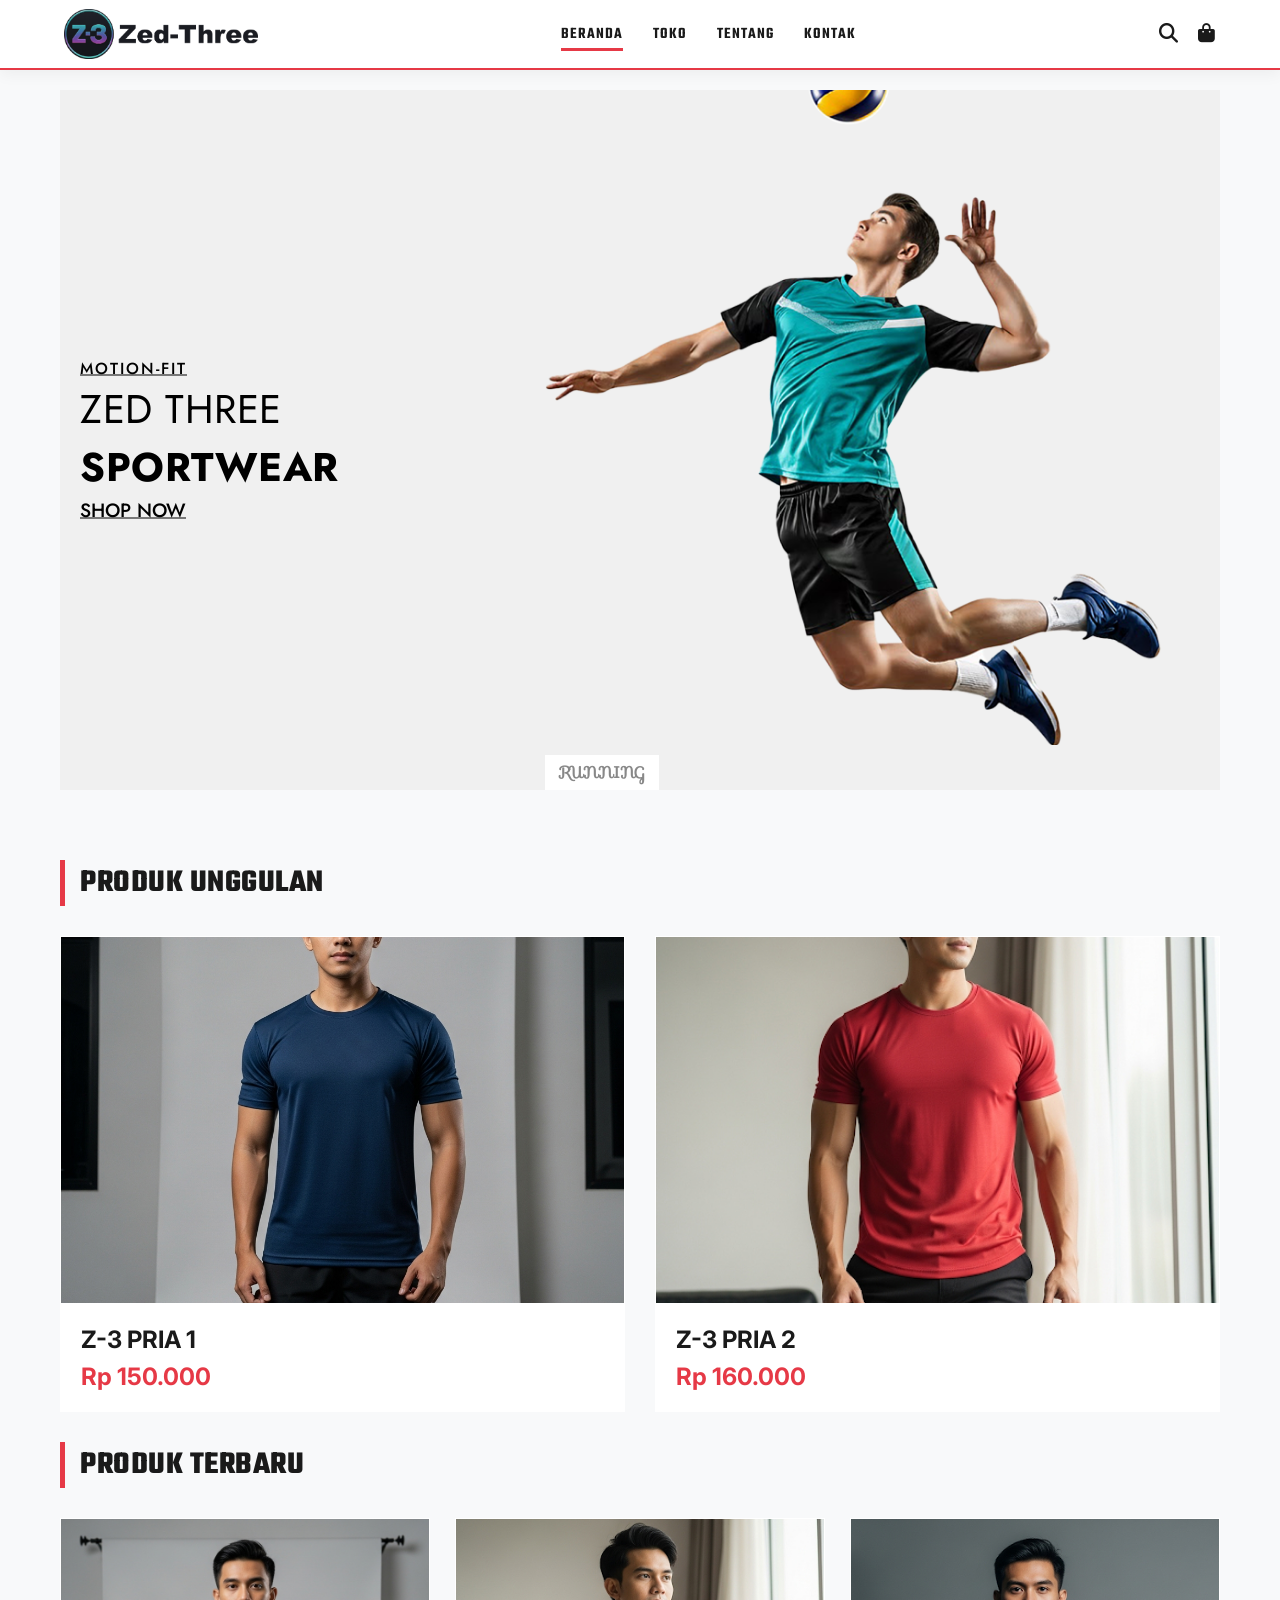
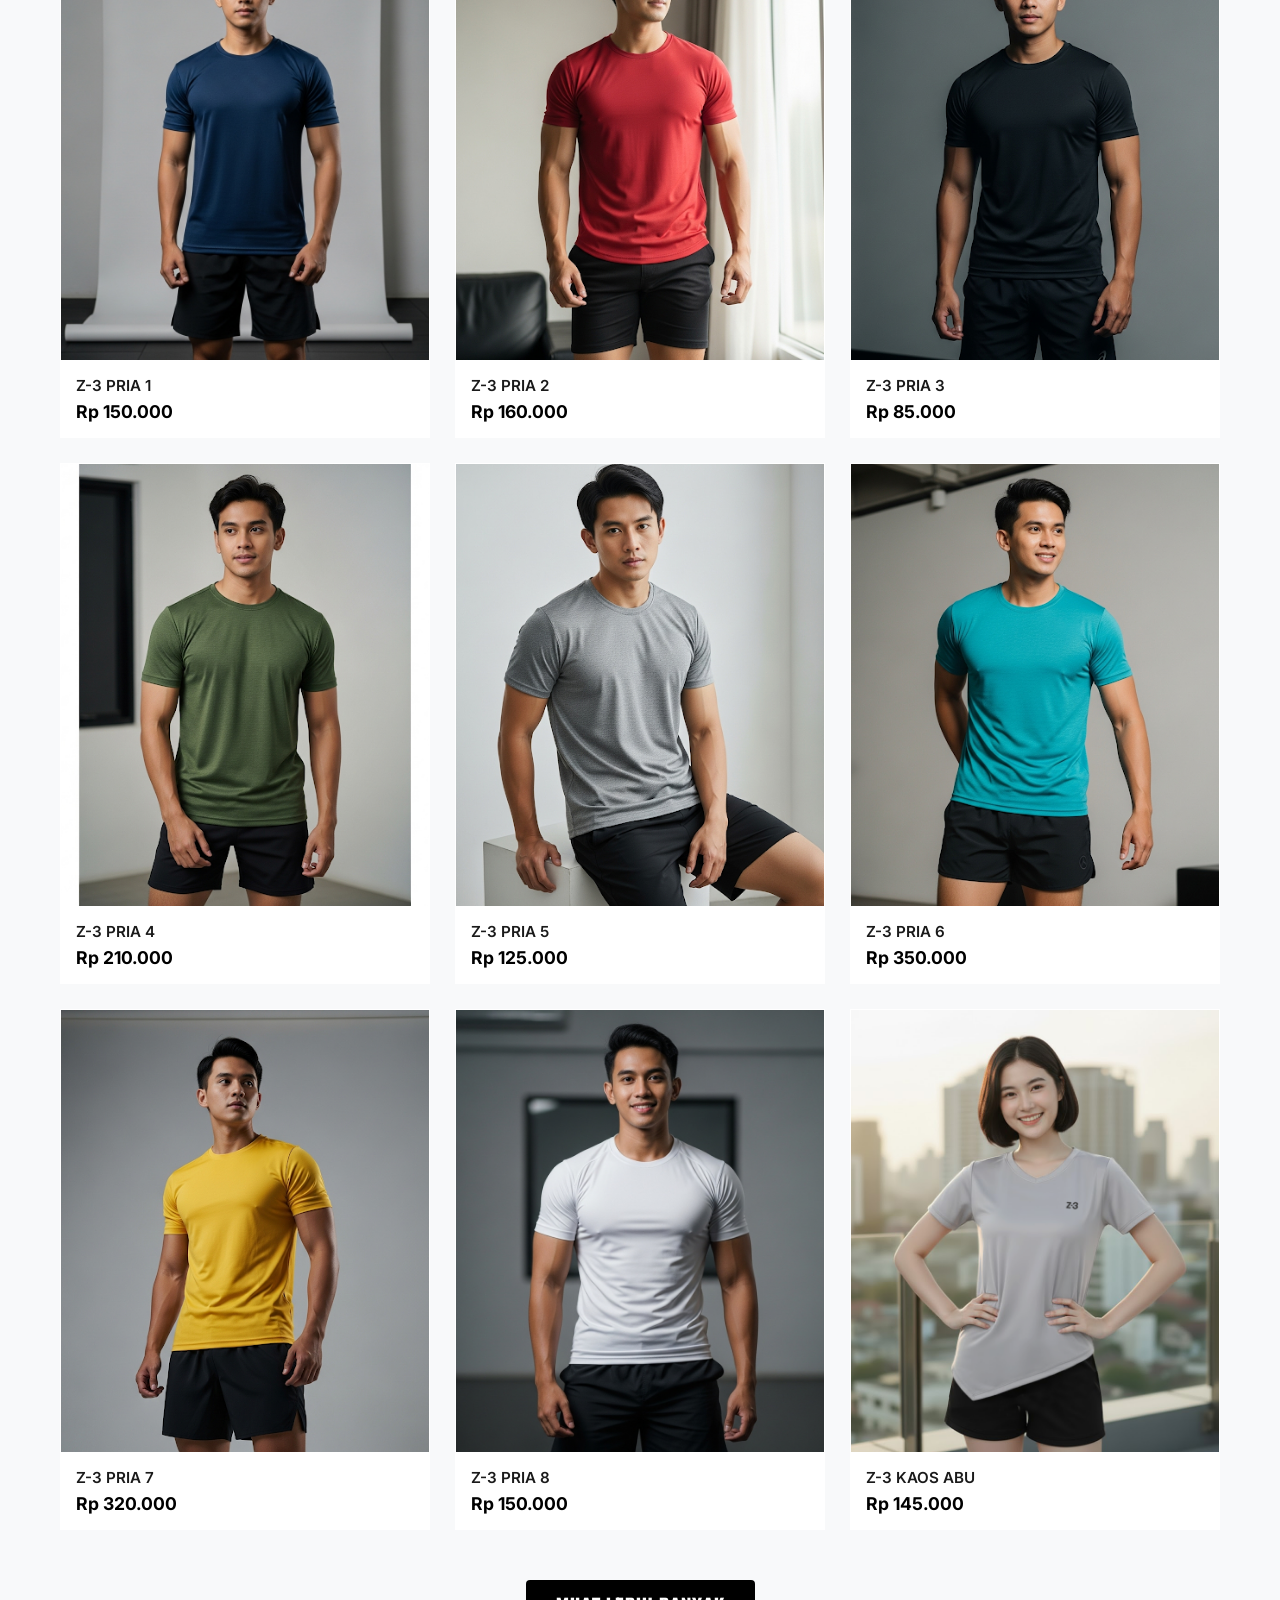
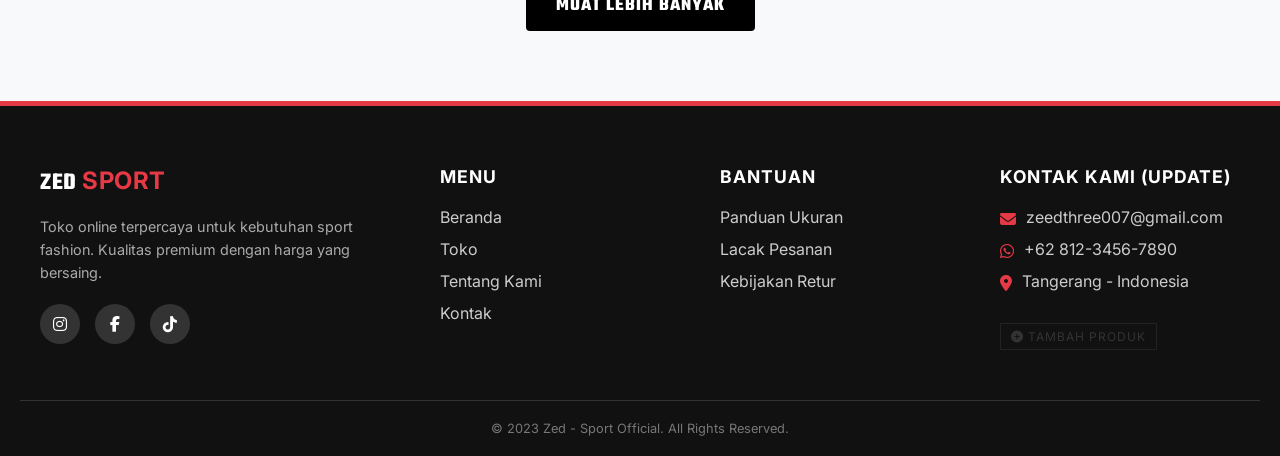
==== index.html @ 7305069a "Update index.html" ====
<!DOCTYPE html>
<html lang="id">
<head>
    <link rel="shortcut icon" href="assets/images/logo/favicon.png" type="image/png">
    <meta charset="UTF-8">
    <meta name="viewport" content="width=device-width, initial-scale=1.0">
    <title>Zed - Sport Official Store</title>
    
    <!-- Font Awesome -->
    <link rel="stylesheet" href="https://cdnjs.cloudflare.com/ajax/libs/font-awesome/6.4.0/css/all.min.css">
    
    <!-- FONTS ASLI DARI SLIDER (Sofia & Jost) -->
    <link href="https://fonts.googleapis.com/css2?family=Jost:wght@400;500;600&family=Sofia&display=swap" rel="stylesheet">
    
    <!-- Font Zed Sport (Untuk Header/Produk) -->
    <link href="https://fonts.googleapis.com/css2?family=Teko:wght@400;600;700&family=Inter:wght@300;400;500;600&display=swap" rel="stylesheet">
    
    <!-- Library Swiper -->
    <link rel="stylesheet" href="https://cdn.jsdelivr.net/npm/swiper@10/swiper-bundle.min.css" />

    <style>
        /* --- 1. BOOTSTRAP CLONES --- */
        .d-flex { display: flex; }
        .flex-column { flex-direction: column; }
        .d-block { display: block; }
        .d-md-flex { display: none; } 
        .align-items-center { align-items: center; }
        .justify-content-center { justify-content: center; }
        .position-absolute { position: absolute; }
        .position-relative { position: relative; }
        .start-50 { left: 50% !important; }
        .top-50 { top: 50% !important; }
        .translate-middle { transform: translate(-50%, -50%) !important; }
        .h-100 { height: 100% !important; }
        .w-100 { width: 100% !important; }
        .w-auto { width: auto !important; }
        .h-auto { height: auto !important; }
        .overflow-hidden { overflow: hidden !important; }
        .bottom-0 { bottom: 0 !important; }
        .pos_right-center { right: 5%; bottom: 0; position: absolute; }
        .mb-0 { margin-bottom: 0 !important; }
        .mb-3 { margin-bottom: 20px; }
        .mb-5 { margin-bottom: 30px; }
        .mb-xl-5 { margin-bottom: 50px; }
        .pb-4 { padding-bottom: 20px !important; }
        .mt-3 { margin-top: 20px !important; }
        .mt-4 { margin-top: 30px !important; }
        .mt-xxl-4 { margin-top: 50px !important; }
        .text-uppercase { text-transform: uppercase !important; }
        .fw-bold { font-weight: 700 !important; }
        .fw-normal { font-weight: 400 !important; }
        .fw-medium { font-weight: 500 !important; }
        .fs-base { font-size: 1rem !important; }
        .container { max-width: 1140px; margin-right: auto; margin-left: auto; padding-left: 15px; padding-right: 15px; }
        .default-underline { text-decoration: underline; text-decoration-color: currentColor; }
        .text-secondary { color: #6c757d; }
        .text_dash { text-decoration: underline; }
        
        .font-sofia { font-family: 'Sofia', cursive; }
        .mark-grey-color { color: #888; }
        .section-title { font-size: 3.5rem; }

        /* --- 2. SLIDER STYLE --- */
        .js-swiper-slider { margin-bottom: 30px; }
        .swiper-wrapper { display: flex; }
        .swiper-slide { flex-shrink: 0; width: 100%; position: relative; }
        
        .swiper-slide { opacity: 0 !important; transition: opacity 0.5s; }
        .swiper-slide-active { opacity: 1 !important; }
        
        .swiper-container {
            width: 100%;
            height: 700px;
            overflow: hidden;
            margin-bottom: 30px;
            position: relative;
            background-color: #f0f0f0; 
        }
        
        .slideshow-character__img { max-height: 700px; width: auto; display: block; }
        
        /* --- SLIDER TEXT FIX --- */
        .slideshow-text { 
            position: absolute; 
            top: 50%; 
            left: 50%; 
            transform: translate(-50%, -50%); 
            width: 100%; 
            max-width: 1140px;
            text-align: left !important; 
            z-index: 20; 
            padding-left: 0;
        }
        
        .slideshow-text h2, .slideshow-text h6 { 
            font-family: 'Jost', sans-serif; 
            color: #000000 !important; 
            font-size: 2.5rem; 
            text-shadow: none !important; 
            text-align: left !important;
        }
        .slideshow-text h6 {
            font-size: 1rem; letter-spacing: 2px; text-transform: uppercase; 
            color: #000000 !important;
            text-align: left !important;
        }
        .slideshow-text a { 
            font-family: 'Jost', sans-serif; 
            color: #000000 !important; 
            font-size: 1.2rem; 
            text-decoration: underline; 
            text-transform: uppercase; 
            font-weight: 500;
            text-shadow: none !important;
            text-align: left !important;
        }
        
        .character_markup { 
            background: #fff; 
            color: #000; 
            padding: 5px 15px; 
            font-weight: 700; 
            text-transform: uppercase; 
            display: inline-block; 
            margin-top: 10px; 
            font-family: 'Sofia', cursive; 
        }
        
        .slideshow-pagination { 
            bottom: 30px; 
            z-index: 20; 
            width: 100%; 
            display: flex; 
            justify-content: center; 
            gap: 10px; 
            position: absolute;
        }
        
        .swiper-button-prev, .swiper-button-next {
            width: 50px; height: 50px;
            background: rgba(0,0,0,0.2); 
            color: #fff;
            border-radius: 50%;
            border: 1px solid rgba(255,255,255,0.5);
            display: flex;
            align-items: center;
            justify-content: center;
            cursor: pointer;
            font-size: 1.2rem;
            transition: 0.3s;
            position: relative;
            top: auto;
            margin-top: auto;
            z-index: 30;
        }
        .swiper-button-prev:hover, .swiper-button-next:hover {
            background: #000;
            color: #fff;
        }

        /* Animasi */
        @keyframes animate_fade { from { opacity: 0; } to { opacity: 1; } }
        @keyframes animate_btt { from { opacity: 0; transform: translateY(30px); } to { opacity: 1; transform: translateY(0); } }
        @keyframes animate_rtl { from { opacity: 0; transform: translateX(30px); } to { opacity: 1; transform: translateX(0); } }
        .animate { opacity: 0; animation-fill-mode: forwards; }
        .animate_fade { animation-name: animate_fade; animation-duration: 0.8s; }
        .animate_btt { animation-name: animate_btt; animation-duration: 0.8s; }
        .animate_rtl { animation-name: animate_rtl; animation-duration: 0.8s; }
        .animate_delay-2 { animation-delay: 0.2s; }
        .animate_delay-3 { animation-delay: 0.3s; }
        .animate_delay-5 { animation-delay: 0.5s; }
        .animate_delay-7 { animation-delay: 0.7s; }
        .animate_delay-9 { animation-delay: 0.9s; }
        .animate_delay-10 { animation-delay: 1s; }

        /* --- 3. ZED SPORT STYLE --- */
        :root {
            --primary: #000000;
            --secondary: #ffffff;
            --accent: #E63946;
            --wa-color: #25D366;
            --bg-light: #f8f9fa;
            --text-main: #1a1a1a;
            --text-muted: #6c757d;
            --border: #dee2e6;
            --nav-height: 70px;
        }

        * { margin: 0; padding: 0; box-sizing: border-box; font-family: 'Inter', sans-serif; scroll-behavior: smooth; }
        header, .logo, .desktop-nav a, .section-header, .detail-title, h1, h2, h3 { font-family: 'Teko', sans-serif; text-transform: uppercase; letter-spacing: 0.5px; }
        
        body { background-color: var(--bg-light); color: var(--text-main); padding-top: var(--nav-height); }
        a { text-decoration: none; color: inherit; }
        ul { list-style: none; }
        img { max-width: 100%; display: block; }
        .object-fit-cover { width: 100%; height: 100%; object-fit: cover; }
        .slideshow-bg { width: 100%; height: 100%; }

        /* --- HEADER --- */
        header {
            background: rgba(255,255,255,0.98); height: var(--nav-height); display: flex; align-items: center; justify-content: space-between;
            padding: 0 5%; position: fixed; top: 0; width: 100%; z-index: 1000; box-shadow: 0 4px 15px rgba(0,0,0,0.05);
            border-bottom: 2px solid var(--accent);
        }
        .logo { cursor: pointer; display: flex; align-items: center; height: 100%; }
        .logo-img { height: 50px; width: auto; object-fit: contain; }
        
        .desktop-nav { display: none; gap: 30px; }
        .desktop-nav a { font-weight: 600; font-size: 1rem; color: var(--text-main); text-transform: uppercase; letter-spacing: 1px; position: relative; cursor: pointer; }
        .desktop-nav a::after { content: ''; position: absolute; width: 0; height: 3px; background: var(--accent); bottom: -5px; left: 0; transition: 0.3s; }
        .desktop-nav a:hover::after, .desktop-nav a.active::after { width: 100%; }
        .header-actions { display: flex; gap: 20px; font-size: 1.2rem; cursor: pointer; align-items: center; }

        /* --- CONTAINER --- */
        .container { max-width: 1200px; margin: 0 auto; padding: 20px; }
        .section-hidden { display: none !important; }
        .page-section { animation: fadeIn 0.5s ease; }
        @keyframes fadeIn { from { opacity: 0; transform: translateY(10px); } to { opacity: 1; transform: translateY(0); } }

        /* --- SHOP LAYOUT --- */
        .shop-layout { display: grid; grid-template-columns: 1fr; gap: 30px; }
        .shop-sidebar {
            background: white; padding: 25px; border-radius: 4px; display: none;
            box-shadow: 0 2px 10px rgba(0,0,0,0.05); position: sticky; top: 90px; height: fit-content; border-top: 4px solid var(--accent);
            display: flex; flex-direction: column; gap: 20px;
        }
        .sidebar-title { font-size: 1.5rem; font-weight: 700; margin-bottom: 20px; text-transform: uppercase; color: var(--primary); letter-spacing: 1px; }
        .cat-item { padding: 15px 10px; border-bottom: 1px solid var(--border); cursor: pointer; color: var(--text-muted); font-weight: 600; text-transform: uppercase; font-size: 0.9rem; letter-spacing: 1px; display: flex; justify-content: space-between; transition: 0.2s;}
        .cat-item:hover, .cat-item.active { color: var(--accent); padding-left: 10px; background: #f8f8f8; }

        .cat-chips { display: flex; gap: 10px; overflow-x: auto; padding-bottom: 10px; margin-bottom: 25px; scrollbar-width: none; border-bottom: 1px solid var(--border); padding-bottom: 20px; }
        .cat-chips::-webkit-scrollbar { display: none; }
        .chip { padding: 10px 25px; background: white; border: 1px solid var(--border); border-radius: 4px; white-space: nowrap; font-size: 0.85rem; font-weight: 600; text-transform: uppercase; cursor: pointer; transition: 0.3s; }
        .chip.active { background: var(--accent); color: white; border-color: var(--accent); }

        .product-grid { display: grid; grid-template-columns: repeat(2, 1fr); gap: 15px; min-height: 400px; }

        @media(min-width: 768px) {
            .desktop-nav { display: flex; }
            .shop-layout { grid-template-columns: 250px 1fr; }
            .shop-sidebar { display: flex; } 
            .cat-chips { display: none; }
            .product-grid { grid-template-columns: repeat(3, 1fr); gap: 25px; }
            .d-md-flex { display: flex !important; } 
        }
        @media(min-width: 1024px) { .product-grid { grid-template-columns: repeat(3, 1fr); gap: 25px; } }

        /* --- PRODUCT CARD --- */
        .product-card { background: white; border-radius: 0; overflow: hidden; transition: 0.3s; cursor: pointer; border: 1px solid transparent; display: flex; flex-direction: column; }
        .product-card:hover { transform: translateY(-5px); box-shadow: 0 15px 30px rgba(0,0,0,0.1); border-color: var(--accent); }
        
        /* GAMBAR LEBIH KECIL DI HP (MOBILE FIX) */
        .card-img-box { position: relative; padding-top: 120%; background: #f0f0f0; overflow: hidden; }
        @media(max-width: 767px) {
            .card-img-box { padding-top: 100%; /* Lebih kotak/kompak di HP */ }
            .card-img-box-large { padding-top: 65%; }
        }

        .card-img { position: absolute; top: 0; left: 0; width: 100%; height: 100%; object-fit: cover; transition: 0.5s; }
        .product-card:hover .card-img { transform: scale(1.05); }
        .card-body { padding: 15px; flex-grow: 1; display: flex; flex-direction: column; justify-content: space-between; text-align: left; }
        .card-title { font-size: 0.95rem; font-weight: 600; margin-bottom: 5px; line-height: 1.4; text-transform: uppercase; }
        .card-price { font-weight: 700; font-size: 1.1rem; color: var(--primary); }

        /* --- FEATURED PRODUCTS --- */
        .home-featured-large {
            display: grid;
            grid-template-columns: 1fr 1fr; 
            gap: 20px;
            margin-bottom: 30px;
        }
        @media(min-width: 768px) {
            .home-featured-large { gap: 30px; grid-template-columns: 1fr 1fr; }
        }
        .product-card-large {
            background: white; border-radius: 0; overflow: hidden; transition: 0.3s; cursor: pointer; border: 1px solid transparent; display: flex; flex-direction: column;
            position: relative;
        }
        .product-card-large:hover { transform: translateY(-5px); box-shadow: 0 15px 30px rgba(0,0,0,0.1); border-color: var(--accent); }
        .card-img-box-large { position: relative; padding-top: 65%; background: #f0f0f0; overflow: hidden; }
        .card-img-large { position: absolute; top: 0; left: 0; width: 100%; height: 100%; object-fit: cover; transition: 0.5s; }
        .card-body-large { padding: 20px; background: white; flex-grow: 1; display: flex; flex-direction: column; justify-content: space-between; text-align: left; position: relative; z-index: 2; }
        .card-title-large { font-size: 1.5rem; font-weight: 700; margin-bottom: 5px; line-height: 1.4; text-transform: uppercase; }
        .card-price-large { font-weight: 700; font-size: 1.5rem; color: var(--accent); }

        /* --- FILTERS --- */
        .shop-filters { 
            display: flex; flex-direction: column; gap: 20px; 
            border-top: 1px solid var(--border); padding-top: 20px;
        }
        .filter-group { display: flex; gap: 10px; align-items: center; flex-wrap: wrap; }
        .filter-label { font-weight: 700; font-size: 0.85rem; letter-spacing: 0.5px; text-transform: uppercase; margin-bottom: 10px; display: block; color: var(--text-muted); }
        .filter-opt { padding: 8px 15px; border: 1px solid var(--border); cursor: pointer; font-size: 0.8rem; border-radius: 4px; background: white; transition: 0.2s; font-weight: 600; text-transform: uppercase; }
        .filter-opt:hover, .filter-opt.active { border-color: var(--accent); color: var(--accent); background: #f8f8f8; }
        .color-opt { width: 25px; height: 25px; border-radius: 50%; border: 1px solid var(--border); display: inline-block; }
        .color-opt:hover, .color-opt.active { transform: scale(1.1); border-color: var(--accent); }

        /* --- PAGINATION --- */
        .shop-pagination { display: flex; justify-content: center; align-items: center; gap: 10px; margin: 40px 0; flex-wrap: wrap; }
        .page-btn { padding: 8px 15px; border: 1px solid var(--border); background: white; cursor: pointer; font-weight: 600; border-radius: 4px; font-size: 0.9rem; transition: 0.2s; }
        .page-btn:hover { background: var(--primary); color: white; border-color: var(--primary); }
        .page-btn:disabled { opacity: 0.5; cursor: not-allowed; }
        .page-num { width: 40px; height: 40px; display: flex; align-items: center; justify-content: center; border: 1px solid var(--border); cursor: pointer; font-weight: 600; border-radius: 4px; transition: 0.2s; font-size: 0.9rem; }
        .page-num:hover, .page-num.active { border-color: var(--accent); color: var(--accent); background: #fff; }

        /* --- PRODUCT DETAIL PAGE --- */
        .detail-container { background: white; padding: 40px; display: flex; flex-direction: column; gap: 40px; margin-bottom: 40px; border-top: 5px solid var(--accent); }
        @media(min-width: 768px) { .detail-container { flex-direction: row; padding: 60px; } }
        
        .detail-left { flex: 1.2; }
        .detail-img-main { width: 100%; border-radius: 4px; cursor: crosshair; margin-bottom: 15px; border: 1px solid var(--border); }
        
        .detail-thumbs { display: grid; grid-template-columns: repeat(3, 1fr); gap: 10px; }
        .thumb { width: 100%; height: 80px; border-radius: 4px; object-fit: cover; cursor: pointer; border: 2px solid transparent; opacity: 0.6; transition: 0.3s; aspect-ratio: 1/1; }
        .thumb:hover, .thumb.active { border-color: var(--accent); opacity: 1; }

        .detail-right { flex: 1; }
        .detail-title { font-size: 2.5rem; font-weight: 700; line-height: 1.1; margin-bottom: 10px; color: var(--primary); }
        .detail-price { font-size: 2rem; color: var(--accent); font-weight: 700; margin: 20px 0; }
        .detail-desc { color: var(--text-muted); line-height: 1.6; margin-bottom: 30px; font-size: 1rem; }

        .size-selector { margin-bottom: 25px; }
        .size-label { font-weight: 700; margin-bottom: 15px; display: block; text-transform: uppercase; font-size: 0.9rem; letter-spacing: 1px; }
        .size-options { display: flex; gap: 10px; }
        .size-btn {
            width: 50px; height: 50px; border: 2px solid var(--border); background: white;
            display: flex; align-items: center; justify-content: center; cursor: pointer;
            font-weight: 700; transition: 0.2s; text-transform: uppercase;
        }
        .size-btn:hover { border-color: var(--primary); }
        .size-btn.active { background: var(--primary); color: white; border-color: var(--primary); }

        .color-selector { margin-bottom: 30px; }
        .color-options { display: flex; gap: 15px; }
        .color-option-btn { width: 40px; height: 40px; border-radius: 50%; cursor: pointer; border: 2px solid transparent; position: relative; }
        .color-option-btn.active { border-color: var(--accent); transform: scale(1.1); }

        .btn-wa { background: var(--wa-color); color: white; padding: 15px; border-radius: 4px; text-align: center; font-weight: 700; display: block; width: 100%; transition: 0.3s; text-transform: uppercase; letter-spacing: 1px; }
        .btn-wa:hover { background: #1ebc57; transform: translateY(-2px); }
        
        .related-section { margin-top: 50px; }
        .section-header { font-size: 2rem; font-weight: 700; margin-bottom: 30px; border-left: 5px solid var(--accent); padding-left: 15px; text-transform: uppercase; }

        /* --- ADMIN GENERATOR MODAL --- */
        .modal {
            display: none; position: fixed; z-index: 2000; left: 0; top: 0;
            width: 100%; height: 100%; background-color: rgba(0,0,0,0.6);
            align-items: center; justify-content: center;
        }
        .modal-content {
            background-color: white; padding: 30px; border-radius: 8px; width: 90%; max-width: 550px;
            box-shadow: 0 10px 30px rgba(0,0,0,0.3); position: relative; border-top: 4px solid var(--accent);
        }
        .close-modal { position: absolute; top: 15px; right: 20px; font-size: 1.5rem; cursor: pointer; color: #999; }
        .form-group { margin-bottom: 15px; }
        .form-group label { display: block; margin-bottom: 5px; font-weight: 700; font-size: 0.85rem; text-transform: uppercase; letter-spacing: 0.5px; }
        .form-group input, .form-group select {
            width: 100%; padding: 10px; border: 1px solid var(--border); border-radius: 4px; font-family: 'Inter';
        }
        .code-output {
            background: #1a1a1a; color: #4ade80; padding: 15px; border-radius: 4px; font-family: monospace;
            font-size: 0.85rem; margin-top: 15px; white-space: pre-wrap; word-break: break-all; max-height: 150px; overflow-y: auto;
        }
        .btn-generate {
            background: var(--primary); color: white; border: none; padding: 12px 20px;
            border-radius: 4px; cursor: pointer; font-weight: 700; width: 100%; text-transform: uppercase; letter-spacing: 1px;
        }
        .btn-generate:hover { background: var(--accent); }

        /* --- TOAST --- */
        #toast-container {
            position: fixed; bottom: 80px; left: 50%; transform: translateX(-50%);
            z-index: 3000; display: flex; flex-direction: column; gap: 10px;
        }
        .toast {
            background: rgba(0,0,0,0.8); color: white; padding: 12px 24px;
            border-radius: 50px; font-size: 0.9rem; opacity: 0; animation: fadeInToast 0.3s forwards;
            box-shadow: 0 5px 15px rgba(0,0,0,0.2);
        }
        @keyframes fadeInToast { to { opacity: 1; transform: translateY(-10px); } }
        @keyframes fadeOutToast { to { opacity: 0; transform: translateY(10px); } }

        /* --- FOOTER --- */
        .main-footer {
            background: #111; color: #ccc; padding: 60px 20px 20px 20px; margin-top: 30px; 
            border-top: 5px solid var(--accent);
        }
        .footer-content { max-width: 1200px; margin: 0 auto; display: grid; grid-template-columns: 1fr; gap: 40px; }
        @media(min-width: 768px) { .footer-content { grid-template-columns: 1.5fr 1fr 1fr 1fr; } }
        .footer-col h4 { color: white; font-size: 1.1rem; margin-bottom: 20px; text-transform: uppercase; letter-spacing: 1px; }
        .footer-col ul li { margin-bottom: 12px; }
        .footer-col ul li a:hover { color: var(--accent); padding-left: 5px; transition: 0.3s; }
        .contact-info li { display: flex; gap: 10px; margin-bottom: 15px; align-items: start; }
        .social-icons { display: flex; gap: 15px; margin-top: 20px; }
        .social-icons a { width: 40px; height: 40px; background: #333; display: flex; align-items: center; justify-content: center; border-radius: 50%; color: white; transition: 0.3s; }
        .social-icons a:hover { background: var(--accent); }
        .footer-bottom { text-align: center; border-top: 1px solid #333; padding-top: 20px; margin-top: 50px; font-size: 0.8rem; color: #777; }
        .admin-trigger { color: #555; font-size: 0.75rem; cursor: pointer; margin-top: 20px; opacity: 0.5; text-transform: uppercase; letter-spacing: 1px; border: 1px solid #333; padding: 5px 10px; display: inline-block;}
        .admin-trigger:hover { opacity: 1; color: var(--accent); border-color: var(--accent); }

        /* --- MOBILE NAV --- */
        .mobile-nav {
            position: fixed; bottom: 0; left: 0; width: 100%; height: 70px;
            background: white; display: flex; justify-content: space-around; align-items: center;
            box-shadow: 0 -2px 10px rgba(0,0,0,0.05); z-index: 1000; border-top: 1px solid var(--border);
        }
        @media(min-width: 768px) { .mobile-nav { display: none; } }
        .nav-item { display: flex; flex-direction: column; align-items: center; font-size: 0.7rem; color: var(--text-muted); cursor: pointer; font-weight: 600; }
        .nav-item i { font-size: 1.3rem; margin-bottom: 4px; }
        .nav-item.active { color: var(--accent); }

        /* About & Contact Styling */
        .about-hero {
            background: linear-gradient(rgba(0,0,0,0.7), rgba(0,0,0,0.7)), url('https://picsum.photos/seed/sport/1200/600');
            background-size: cover; background-position: center;
            color: white; padding: 100px 20px; text-align: center; border-radius: 4px; margin-bottom: 40px;
        }
        .contact-form-container { max-width:600px; margin:0 auto; background:white; padding:40px; border-radius:4px; box-shadow:0 5px 15px rgba(0,0,0,0.05); margin-top:-50px; position:relative; border-top: 4px solid var(--accent); }
        
        /* --- HOME SPACING FIX --- */
        .home-content-spacer {
            margin-top: 70px; 
            margin-bottom: 20px;
        }
        .btn-load-more {
            background: var(--primary); color: white; padding: 12px 30px;
            border-radius: 4px; text-transform: uppercase; letter-spacing: 1px;
            font-weight: 700; cursor: pointer; border: none; margin-top: 50px;
            display: inline-block; transition: 0.3s; font-family: 'Teko', sans-serif; font-size: 1.2rem;
        }
        .btn-load-more:hover { background: var(--accent); transform: translateY(-2px); }
    </style>
</head>
<body>

    <!-- HEADER -->
    <header>
        <div class="logo" onclick="switchPage('home')">
            <img src="assets/images/logo/logo z3.png" alt="Logo Zed Sport" class="logo-img">
        </div>
        
        <nav class="desktop-nav">
            <a onclick="switchPage('home')" id="d-home" class="active">Beranda</a>
            <a onclick="switchPage('shop')" id="d-shop">Toko</a>
            <a onclick="switchPage('about')" id="d-about">Tentang</a>
            <a onclick="switchPage('contact')" id="d-contact">Kontak</a>
        </nav>
        <div class="header-actions">
            <i class="fas fa-search"></i>
            <i class="fas fa-shopping-bag" onclick="switchPage('wishlist')"></i>
        </div>
    </header>

    <!-- MAIN CONTENT -->
    <div class="container">

        <!-- 1. HOME PAGE (HTML ASLI) -->
        <section id="home" class="page-section">
            
            <!-- SLIDER HOME -->
            <section  class="swiper-container js-swiper-slider swiper-number-pagination slideshow" data-settings='{
        "autoplay": {
          "delay": 5000
        },
        "slidesPerView": 1,
        "effect": "fade",
        "loop": true
      }'>
              <div class="swiper-wrapper">
                <!-- SLIDE 1 -->
                <div class="swiper-slide">
                  <div class="overflow-hidden position-relative h-100">
                      <div class="slideshow-character position-absolute bottom-0 pos_right-center">
                    <!-- GAMBAR BACKGROUND BANNER -->
                      <img loading="lazy" src="assets/images/banner/slideshow-character1.png" width="542" height="600"
                alt="Woman Fashion 1"
                class="slideshow-character__img animate animate_fade animate_btt animate_delay-9 w-auto h-auto" />
              <div class="character_markup type2">
                <p
                  class="text-uppercase font-sofia mark-grey-color animate animate_fade animate_btt animate_delay-10 mb-0">
                 RUNNING</p>
                      </div>
                    </div>
                    <!-- TEKS -->
                    <div class="slideshow-text container position-absolute start-50 top-50 translate-middle">
                      <h6 class="text_dash text-uppercase fs-base fw-medium animate animate_fade animate_btt animate_delay-3">Motion-Fit</h6>
                        <ul class="sub-menu__list list-unstyled">
                      <h2 class="h1 fw-normal mb-0 animate animate_fade animate_btt animate_delay-5">Zed Three</h2>
                      <h2 class="h1 fw-bold animate animate_fade animate_btt animate_delay-5">SPORTWEAR</h2>
                      <a href="#" class="btn-link btn-link_lg default-underline fw-medium animate animate_fade animate_btt animate_delay-7">Shop Now</a>
                    </div>
                  </div>
                </div>

                <!-- SLIDE 2 -->
                <div class="swiper-slide">
                  <div class="overflow-hidden position-relative h-100">
                    <!-- GAMBAR BACKGROUND BANNER -->
                    <img src="assets/images/banner/slideshow-character3" style="position:absolute; width:100%; height:100%; object-fit:cover; z-index:1;">
                    <div class="slideshow-character position-absolute bottom-0 pos_right-center">
                      <img loading="lazy" src="assets/images/banner/slideshow-character3.png" width="400" height="733"
                        alt="Woman Fashion 1" class="slideshow-character__img animate animate_fade animate_btt animate_delay-9 w-auto h-auto" />
                      <div class="character_markup">
                        <p class="text-uppercase font-sofia fw-bold animate animate_fade animate_rtl animate_delay-10">Official Store</p>
                      </div>
                    </div>
                    <div class="slideshow-text container position-absolute start-50 top-50 translate-middle">
                      <h6 class="text_dash text-uppercase fs-base fw-medium animate animate_fade animate_btt animate_delay-3">Motion-Fit</h6>
                      <h2 class="h1 fw-normal mb-0 animate animate_fade animate_btt animate_delay-5">Zed Three</h2>
                      <h2 class="h1 fw-bold animate animate_fade animate_btt animate_delay-5">SPORTWEAR</h2>
                      <a href="#" class="btn-link btn-link_lg default-underline fw-medium animate animate_fade animate_btt animate_delay-7">Shop Now</a>
                    </div>
                  </div>
                </div>

                <!-- SLIDE 3 -->
                <div class="swiper-slide">
                  <div class="overflow-hidden position-relative h-100">
                       <div class="slideshow-character position-absolute bottom-0 pos_right-center">
                    <!-- GAMBAR BACKGROUND BANNER -->
                <img loading="lazy" src="assets/images/bannerslideshow-character2.png" width="400" height="690"
                        alt="Woman Fashion 2" class="slideshow-character__img animate animate_fade animate_rtl animate_delay-10 w-auto h-auto" />
                    </div>
                    <div class="slideshow-text container position-absolute start-50 top-50 translate-middle">
                      <h6 class="text_dash text-uppercase fs-base fw-medium animate animate_fade animate_btt animate_delay-3">Motion-Fit</h6>
                      <h2 class="h1 fw-normal mb-0 animate animate_fade animate_btt animate_delay-5">Zed Three</h2>
                      <h2 class="h1 fw-bold animate animate_fade animate_btt animate_delay-5">SPORTWEAR</h2>
                      <a href="#" class="btn-link btn-link_lg default-underline fw-medium animate animate_fade animate_btt animate_delay-7">Shop Now</a>
                    </div> 
                  </div>
                </div>
              </div>
              <div class="container">
                <div 
                    class="slideshow-pagination slideshow-number-pagination d-flex align-items-center position-absolute bottom-0 mb-5">
                </div>
              </div>
            </section>

            <!-- KONTEN HOME -->
            <div class="home-content-spacer">
                <div class="section-header">Produk Unggulan</div>
                <div class="home-featured-large" id="home-featured-large"></div>

                <div class="section-header">Produk Terbaru</div>
                <div class="product-grid" id="home-featured"></div>
                
                <div style="text-align: center;">
                    <button onclick="switchPage('shop')" class="btn-load-more">Muat Lebih Banyak</button>
                </div>
            </div>
        </section>

        <!-- 2. SHOP PAGE (REVISI TOTAL) -->
        <section id="shop" class="page-section section-hidden">
            
            <!-- SLIDER SHOP (GANTI TULISAN JADI TEMA SPORT) -->
              <div class="shop-list flex-grow-1">
        <div class="swiper-container js-swiper-slider slideshow slideshow_small slideshow_split" data-settings='{
            "autoplay": {
              "delay": 5000
            },
            "slidesPerView": 1,
            "effect": "fade",
            "loop": true,
            "pagination": {
              "el": ".slideshow-pagination",
              "type": "bullets",
              "clickable": true
            }
          }'>
                  <div class="swiper-wrapper">
                    <!-- Slide 1: ZED THREE SPORTWEAR -->
                    <div class="swiper-slide">
                      <div class="slide-split h-100 d-block d-md-flex overflow-hidden">
                        <div class="slide-split_text position-relative d-flex align-items-center"
                  style="background-color: #f5e6e0;">
                            <div class="slideshow-text container p-3 p-xl-5">
                              <h2 class="text-uppercase section-title fw-normal mb-3 animate animate_fade animate_btt animate_delay-2">ZED THREE <br /><strong>SPORTWEAR</strong></h2>
                              <p class="mb-0 animate animate_fade animate_btt animate_delay-5">Redefine your limits with our premium athletic collection. Designed for performance and comfort.</p>
                              <a href="#" class="btn-link btn-link_lg default-underline fw-medium animate animate_fade animate_btt animate_delay-7">Belanja Sekarang</a>
                            </div>
                        </div>
                        <div class="slide-split_media position-relative">
                            <div class="slideshow-bg" style="background-color: #f5e6e0;">
                                <img loading="lazy" src="assets/images/banner/about-1.jpg" width="630" height="450" alt="Zed Sport Banner" class="slideshow-bg__img object-fit-cover" />
                            </div>
                        </div>
                      </div>
                    </div>
                    
                    <!-- Slide 2: PERFORMANCE -->
                    <div class="swiper-slide">
                      <div class="slide-split h-100 d-block d-md-flex overflow-hidden">
                        <div class="slide-split_text position-relative d-flex align-items-center" style="background-color: #f5e6e0;">
                            <div class="slideshow-text container p-3 p-xl-5">
                              <h2 class="text-uppercase section-title fw-normal mb-3 animate animate_fade animate_btt animate_delay-2">HIGH <br /><strong>PERFORMANCE</strong></h2>
                              <p class="mb-0 animate animate_fade animate_btt animate_delay-5">Engineered for the modern athlete. Breathable, durable, and ready for action.</p>
                              <a href="#" class="btn-link btn-link_lg default-underline fw-medium animate animate_fade animate_btt animate_delay-7">Lihat Koleksi</a>
                                </div>
                </div>
                <div class="slide-split_media position-relative">
                  <div class="slideshow-bg" style="background-color: #f5e6e0;">
                    <img loading="lazy" src="assets/images/shop/shop_banner3.jpg" width="630" height="450"
                      alt="Women's accessories" class="slideshow-bg__img object-fit-cover" />
                  </div>
                </div>
              </div>
            </div>
                     <!-- Slide 3: PREMIUM QUALITY -->
                    <div class="swiper-slide">
              <div class="slide-split h-100 d-block d-md-flex overflow-hidden">
                <div class="slide-split_text position-relative d-flex align-items-center"
                  style="background-color: #f5e6e0;">
                  <div class="slideshow-text container p-3 p-xl-5">
                                <h2 class="text-uppercase section-title fw-normal mb-3 animate animate_fade animate_btt animate_delay-2">PREMIUM <br /><strong>QUALITY</strong></h2>
                                <p class="mb-0 animate animate_fade animate_btt animate_delay-5">Get the best gear for your sport. Official merchandise guaranteeing style and substance.</p>
                                <a href="#" class="btn-link btn-link_lg default-underline fw-medium animate animate_fade animate_btt animate_delay-7">Beli Sekarang</a>
                              </div>
                          </div>
                          <div class="slide-split_media position-relative">
                              <div class="slideshow-bg" style="background-color: #f5e6e0;">
                                  <img loading="lazy" src="assets/images/banner/shop_banner3.jpg" width="630" height="450"
                      alt="Women's accessories" class="slideshow-bg__img object-fit-cover" />
                          </div>
                        </div>
                      </div>
                  </div>
                  <div> 
                      
                          <div class="container p-3 p-xl-5">
                    <div class="slideshow-pagination d-flex align-items-center position-absolute bottom-0 mb-4 pb-xl-2"></div>

          </div>
        </div>
                        <div class="mb-3 pb-2 pb-xl-3"></div>
                     <div class="breadcrumb mb-0 d-none d-md-block flex-grow-1">
            <a href="#" class="menu-link menu-link_us-s text-uppercase fw-medium">Home</a>
            <span class="breadcrumb-separator menu-link fw-medium ps-1 pe-1">/</span>
            <a href="#" class="menu-link menu-link_us-s text-uppercase fw-medium">The Shop</a>
          </div>

            <div class="shop-layout">
                <!-- Sidebar (Desktop) -->
                <aside class="shop-sidebar">
                    <div class="sidebar-title">Kategori</div>
                    <ul>
                        <li class="cat-item active" onclick="filterCategory('all')">Semua Produk <i class="fas fa-chevron-right"></i></li>
                        <li class="cat-item" onclick="filterCategory('pria')">Pria <i class="fas fa-chevron-right"></i></li>
                        <li class="cat-item" onclick="filterCategory('wanita')">Wanita <i class="fas fa-chevron-right"></i></li>
                        <li class="cat-item" onclick="filterCategory('anak')">Anak <i class="fas fa-chevron-right"></i></li>
                        <li class="cat-item" onclick="filterCategory('baju stelan')">Baju Stelan <i class="fas fa-chevron-right"></i></li>
                        <li class="cat-item" onclick="filterCategory('celana')">Celana <i class="fas fa-chevron-right"></i></li>
                        <li class="cat-item" onclick="filterCategory('aksesoris')">Aksesoris <i class="fas fa-chevron-right"></i></li>
                    </ul>

                    <!-- FILTER SIZE & WARNA -->
                    <div class="shop-filters">
                        <div class="filter-group">
                            <span class="filter-label">Filter Ukuran:</span>
                            <div class="filter-opt" onclick="filterSize('all')">Semua</div>
                            <div class="filter-opt" onclick="filterSize('S')">S</div>
                            <div class="filter-opt" onclick="filterSize('M')">M</div>
                            <div class="filter-opt" onclick="filterSize('L')">L</div>
                            <div class="filter-opt" onclick="filterSize('XL')">XL</div>
                            <div class="filter-opt" onclick="filterSize('XXL')">XXL</div>
                        </div>
                        <div class="filter-group">
                            <span class="filter-label">Filter Warna:</span>
                            <div class="color-opt active" style="background:black; border: 2px solid #000;" onclick="filterColor('all')" title="Semua Warna"></div>
                            <div class="color-opt" style="background:black;" onclick="filterColor('black')"></div>
                            <div class="color-opt" style="background:white; border:1px solid #ccc;" onclick="filterColor('white')"></div>
                            <div class="color-opt" style="background:red;" onclick="filterColor('red')"></div>
                            <div class="color-opt" style="background:blue;" onclick="filterColor('blue')"></div>
                            <div class="color-opt" style="background:grey;" onclick="filterColor('grey')"></div>
                        </div>
                    </div>
                </aside>

                <!-- Main Shop Content -->
                <main>
                    <!-- Mobile Chips -->
                    <div class="cat-chips">
                        <div class="chip active" onclick="filterCategory('all')">Semua</div>
                        <div class="chip" onclick="filterCategory('pria')">Pria</div>
                        <div class="chip" onclick="filterCategory('wanita')">Wanita</div>
                        <div class="chip" onclick="filterCategory('anak')">Anak</div>
                        <div class="chip" onclick="filterCategory('baju stelan')">Stelan</div>
                        <div class="chip" onclick="filterCategory('celana')">Celana</div>
                        <div class="chip" onclick="filterCategory('aksesoris')">Aksesoris</div>
                    </div>

                    <div style="display:flex; justify-content:space-between; margin-bottom:20px; align-items:center; border-bottom: 1px solid var(--border); padding-bottom: 15px;">
                        <h3 style="font-size:1.5rem; letter-spacing: 1px;">DAFTAR PRODUK</h3>
                        <div id="result-count" style="font-size:0.9rem; color:var(--text-muted);">Menampilkan...</div>
                    </div>

                    <!-- GRID PRODUK -->
                    <div class="product-grid" id="shop-grid"></div>

                    <!-- PAGINATION -->
                    <div class="shop-pagination" id="shop-pagination">
                        <!-- Buttons Generated by JS -->
                    </div>

                </main>
            </div>
        </section>

        <!-- 3. PRODUCT DETAIL PAGE --- -->
        <section id="product-detail" class="page-section section-hidden">
            <button onclick="switchPage('shop')" style="background:none; border:none; cursor:pointer; margin-bottom:20px; font-weight:700; color:#555; text-transform: uppercase; font-size: 0.9rem;">
                <i class="fas fa-arrow-left"></i> Kembali ke Katalog
            </button>

            <div class="detail-container">
                <div class="detail-left">
                    <img id="detail-img" src="" class="detail-img-main">
                    <div class="detail-thumbs" id="detail-thumbs-container"></div>
                </div>
                <div class="detail-right">
                    <div style="color:var(--accent); font-weight:700; text-transform: uppercase; letter-spacing: 1px; margin-bottom:5px;">Official Product</div>
                    <h1 id="detail-title" class="detail-title">Nama Produk</h1>
                    <div style="color:#f1c40f; margin-bottom:15px;"><i class="fas fa-star"></i><i class="fas fa-star"></i><i class="fas fa-star"></i><i class="fas fa-star"></i><i class="fas fa-star"></i> (5 Ulasan)</div>
                    <div id="detail-price" class="detail-price">Rp 0</div>
                    
                    <p class="detail-desc">Produk olahraga premium Zed-Sport. Didesain untuk performa maksimal dengan bahan breathable yang nyaman. Tersedia dalam berbagai ukuran sesuai standar internasional.</p>

                    <div class="color-selector">
                        <span class="size-label">Warna:</span>
                        <div class="color-options">
                            <div class="color-option-btn active" style="background:black;" onclick="selectColor(this, 'Hitam')"></div>
                            <div class="color-option-btn" style="background:white; border:1px solid #ccc;" onclick="selectColor(this, 'Putih')"></div>
                            <div class="color-option-btn" style="background:#1E88E5;" onclick="selectColor(this, 'Biru Navy')"></div>
                            <div class="color-option-btn" style="background:#D32F2F;" onclick="selectColor(this, 'Merah')"></div>
                        </div>
                    </div>

                    <div class="size-selector">
                        <span class="size-label">Ukuran:</span>
                        <div class="size-options">
                            <div class="size-btn" onclick="selectSize(this, 'S')">S</div>
                            <div class="size-btn" onclick="selectSize(this, 'M')">M</div>
                            <div class="size-btn active" onclick="selectSize(this, 'L')">L</div>
                            <div class="size-btn" onclick="selectSize(this, 'XL')">XL</div>
                            <div class="size-btn" onclick="selectSize(this, 'XXL')">XXL</div>
                        </div>
                    </div>

                    <a href="#" onclick="beliWA()" class="btn-wa">
                        <i class="fab fa-whatsapp" style="margin-right:8px;"></i> BELI VIA WHATSAPP
                    </a>
                    
                    <div style="margin-top:20px; font-size:0.85rem; color:#777; text-align:center; border-top: 1px solid #eee; padding-top: 15px;">
                        <i class="fas fa-shield-alt"></i> Garansi Original 100% & Garansi Pengembalian 7 Hari
                    </div>
                </div>
            </div>

            <div class="related-section">
                <div class="section-header">Produk Lainnya</div>
                <div class="product-grid" id="detail-related-grid"></div>
            </div>
        </section>

        <!-- 4. ABOUT & CONTACT PAGE --- -->
        <section id="about" class="page-section section-hidden">
            <div class="about-hero">
                <h1>Tentang Zed - Sport</h1>
                <p>Supporting Your Passion for Sport</p>
            </div>
            <div style="text-align:center; max-width:800px; margin:0 auto; line-height:1.8; color:#555;">
                <p>Kami adalah pusat perlengkapan olahraga terlengkap yang menyediakan segala kebutuhan atlet profesional hingga pemula. Dari jersey bola, sepatu lari, hingga aksesoris gym, semua tersedia dengan harga kompetitif.</p>
            </div>
        </section>

        <section id="contact" class="page-section section-hidden">
            <div class="about-hero" style="background-image: url('https://picsum.photos/seed/contact/1200/600'); height: 300px; display:flex; align-items:center; justify-content:center;">
                <h1>Hubungi Kami</h1>
            </div>
            <div class="contact-form-container">
                <p style="text-align:center; margin-bottom:30px; font-weight:600;">Punya pertanyaan stok atau ukuran? Hubungi kami.</p>
                <div style="display:flex; flex-direction:column; gap:15px;">
                    <input type="text" placeholder="Nama Lengkap" style="padding:15px; border:1px solid #ddd; border-radius:4px;">
                    <input type="email" placeholder="Alamat Email" style="padding:15px; border:1px solid #ddd; border-radius:4px;">
                    <textarea rows="5" placeholder="Pesan Anda..." style="padding:15px; border:1px solid #ddd; border-radius:4px;"></textarea>
                    <button class="btn-wa" style="background:var(--primary);" onclick="showToast('Pesan terkirim!')">Kirim Pesan</button>
                </div>
            </div>
        </section>

        <section id="wishlist" class="page-section section-hidden">
            <div style="text-align:center; padding:80px 20px;">
                <i class="fas fa-heart" style="font-size:3rem; color:#ddd; margin-bottom:20px;"></i>
                <h2 style="font-size:2rem;">Wishlist Kosong</h2>
                <p style="margin-bottom:20px;">Simpan barang favoritmu agar tidak hilang.</p>
                <button onclick="switchPage('shop')" class="btn-wa" style="display:inline-block; width:auto; padding:12px 30px;">Mulai Belanja</button>
            </div>
        </section>

    </div> <!-- End Container -->

    <!-- FOOTER --- -->
    <footer class="main-footer">
        <div class="footer-content">
            <div class="footer-col">
                <h2 style="color:white; margin-bottom:15px; height:auto;">ZED <span style="color:var(--accent);">SPORT</span></h2>
                <p style="font-size:0.9rem; line-height:1.6; color:#aaa;">Toko online terpercaya untuk kebutuhan sport fashion. Kualitas premium dengan harga yang bersaing.</p>
                <div class="social-icons">
                    <a href="#"><i class="fab fa-instagram"></i></a>
                    <a href="#"><i class="fab fa-facebook-f"></i></a>
                    <a href="#"><i class="fab fa-tiktok"></i></a>
                </div>
            </div>
            <div class="footer-col">
                <h4>Menu</h4>
                <ul>
                    <li><a href="#" onclick="switchPage('home')">Beranda</a></li>
                    <li><a href="#" onclick="switchPage('shop')">Toko</a></li>
                    <li><a href="#" onclick="switchPage('about')">Tentang Kami</a></li>
                    <li><a href="#" onclick="switchPage('contact')">Kontak</a></li>
                </ul>
            </div>
            <div class="footer-col">
                <h4>Bantuan</h4>
                <ul>
                    <li><a href="#">Panduan Ukuran</a></li>
                    <li><a href="#">Lacak Pesanan</a></li>
                    <li><a href="#">Kebijakan Retur</a></li>
                </ul>
            </div>
            <div class="footer-col">
                <h4>Kontak Kami (UPDATE)</h4>
                <ul class="contact-info">
                    <li><i class="fas fa-envelope" style="margin-top:4px; color:var(--accent);"></i> <a href="mailto:zeedthree007@gmail.com">zeedthree007@gmail.com</a></li>
                    <li><i class="fab fa-whatsapp" style="margin-top:4px; color:var(--accent);"></i> +62 812-3456-7890</li>
                    <li><i class="fas fa-map-marker-alt" style="margin-top:4px; color:var(--accent);"></i> Tangerang - Indonesia</li>
                </ul>
                <div class="admin-trigger" onclick="openAdminModal()">
                    <i class="fas fa-plus-circle"></i> Tambah Produk
                </div>
            </div>
        </div>
        <div class="footer-bottom">
            &copy; 2023 Zed - Sport Official. All Rights Reserved.
        </div>
    </footer>

    <!-- MOBILE BOTTOM NAV --- -->
    <nav class="mobile-nav">
        <div class="nav-item active" onclick="switchPage('home')" id="m-home">
            <i class="fas fa-home"></i> <span>Home</span>
        </div>
        <div class="nav-item" onclick="switchPage('shop')" id="m-shop">
            <i class="fas fa-store"></i> <span>Toko</span>
        </div>
        <div class="nav-item" onclick="switchPage('wishlist')" id="m-wishlist">
            <i class="fas fa-heart"></i> <span>Simpan</span>
        </div>
        <div class="nav-item" onclick="switchPage('contact')" id="m-contact">
            <i class="fas fa-comment-dots"></i> <span>CS</span>
        </div>
    </nav>

    <!-- ADMIN GENERATOR MODAL --- -->
    <div id="adminModal" class="modal">
        <div class="modal-content">
            <span class="close-modal" onclick="closeAdminModal()">&times;</span>
            <h3 style="margin-bottom:20px; text-transform: uppercase; border-bottom: 1px solid #eee; padding-bottom: 10px;">Tambah Produk Baru</h3>
            
            <div class="form-group">
                <label>Nama Produk</label>
                <input type="text" id="newProdName" placeholder="Contoh: Jersey Home Red">
            </div>
            <div class="form-group">
                <label>Harga (Angka)</label>
                <input type="number" id="newProdPrice" placeholder="Contoh: 150000">
            </div>
            <div class="form-group">
                <label>Kategori</label>
                <select id="newProdCat">
                    <option value="pria">PRIA</option>
                    <option value="wanita">WANITA</option>
                    <option value="anak">ANAK</option>
                    <option value="baju stelan">BAJU STELAN</option>
                    <option value="celana">CELANA</option>
                    <option value="aksesoris">AKSESORIS</option>
                </select>
            </div>

            <div class="form-group">
                <label>Gambar Utama</label>
                <input type="text" id="newProdImg1" placeholder="Nama file saja, contoh: jersey-home.jpg">
            </div>
            
            <div class="form-group">
                <label>Gambar Detail 1</label>
                <input type="text" id="newProdImg2" placeholder="Nama file detail, contoh: detail-samping.jpg">
            </div>

            <div class="form-group">
                <label>Gambar Detail 2</label>
                <input type="text" id="newProdImg3" placeholder="Nama file detail, contoh: detail-belakang.jpg">
            </div>

            <button class="btn-generate" onclick="generateProductCode()">Buat Kode & Salin</button>

            <div class="code-output" id="codeResult" onclick="copyCode()">
                // Kode produk akan muncul di sini...
            </div>
            <div style="text-align:right; margin-top:5px;">
                <small id="copyStatus" style="color:var(--wa-color); display:none; font-weight:700;">Berhasil disalin!</small>
            </div>
        </div>
    </div>

    <!-- TOAST CONTAINER -->
    <div id="toast-container"></div>

    <!-- SCRIPT SECTION (DATA PRODUK LOKAL) --- -->
    <script src="https://cdn.jsdelivr.net/npm/swiper@10/swiper-bundle.min.js"></script>
    <script>
        // --- DATABASE PRODUK (SESUAI FOLDER KAMU) ---
        const products = [
            // --- KATEGORI PRIA (pria1 - pria8) ---
            { id: 1, name: "Z-3 Pria 1", price: 150000, images: ["assets/images/pria/pria1.png", "assets/images/detail/pria1-gas.png", "assets/images/detail/pria1-gas.png"], category: "pria", color: "black", sizes: ["S", "M", "L", "XL"] },
            { id: 2, name: "Z-3 Pria 2", price: 160000, images: ["assets/images/pria/pria2.png", "assets/images/detail/pria1-gas.png", "assets/images/detail/pria1-gas.png"], category: "pria", color: "black", sizes: ["S", "M", "L", "XL"] },
            { id: 3, name: "Z-3 Pria 3", price: 85000, images: ["assets/images/pria/pria3.png", "assets/images/detail/pria1-gas.png", "assets/images/detail/pria1-gas.png"], category: "pria", color: "black", sizes: ["S", "M", "L"] },
            { id: 4, name: "Z-3 Pria 4", price: 210000, images: ["assets/images/pria/pria4.png", "assets/images/detail/pria1-gas.png", "assets/images/detail/pria1-gas.png"], category: "pria", color: "black", sizes: ["S", "M", "L", "XL"] },
            { id: 5, name: "Z-3 Pria 5", price: 125000, images: ["assets/images/pria/pria5.png", "assets/images/detail/pria1-gas.png", "assets/images/detail/pria1-gas.png"], category: "pria", color: "black", sizes: ["S", "M", "L"] },
            { id: 6, name: "Z-3 Pria 6", price: 350000, images: ["assets/images/pria/pria6.png", "assets/images/detail/pria1-gas.png", "assets/images/detail/pria1-gas.png"], category: "pria", color: "black", sizes: ["M", "L", "XL"] },
            { id: 7, name: "Z-3 Pria 7", price: 320000, images: ["assets/images/pria/pria7.png", "assets/images/detail/pria1-gas.png", "assets/images/detail/pria1-gas.png"], category: "pria", color: "black", sizes: ["S", "M", "L", "XL", "XXL"] },
            { id: 8, name: "Z-3 Pria 8", price: 150000, images: ["assets/images/pria/pria8.png", "assets/images/detail/pria1-gas.png", "assets/images/detail/pria1-gas.png"], category: "pria", color: "black", sizes: ["S", "M", "L"] },

            // --- KATEGORI WANITA (4 Item) ---
            { id: 9, name: "Z-3 Kaos Abu", price: 145000, images: ["assets/images/wanita/z-3 offcial - kaos abu - logo.png", "assets/images/detail/pria1-gas.png", "assets/images/detail/pria1-gas.png"], category: "wanita", color: "grey", sizes: ["S", "M", "L", "XL"] },
            { id: 10, name: "Z-3 Kaos Navy", price: 155000, images: ["assets/images/wanita/z-3 offcial - kaos navy - logo.png", "assets/images/detail/pria1-gas.png", "assets/images/detail/pria1-gas.png"], category: "wanita", color: "blue", sizes: ["S", "M", "L", "XL", "XXL"] },
            { id: 11, name: "Z-3 Kaos Putih", price: 145000, images: ["assets/images/wanita/z-3 offcial - kaos putih - logo.png", "assets/images/detail/pria1-gas.png", "assets/images/detail/pria1-gas.png"], category: "wanita", color: "white", sizes: ["S", "M", "L"] },
            { id: 12, name: "Z-3 Kaos Pink", price: 135000, images: ["assets/images/wanita/z-3 offcial - kaos pink - logo.png", "assets/images/detail/pria1-gas.png", "assets/images/detail/pria1-gas.png"], category: "wanita", color: "pink", sizes: ["S", "M", "L"] },

            // --- KATEGORI ANAK (jersey-bola anak1 - anak12) ---
            { id: 13, name: "Jersey Anak 1", price: 150000, images: ["assets/images/anak/anak1.png", "assets/images/detail/pria1-gas.png", "assets/images/detail/pria1-gas.png"], category: "anak", color: "blue", sizes: ["S", "M", "L"] },
            { id: 14, name: "Jersey Anak 2", price: 160000, images: ["assets/images/anak/anak2.png", "assets/images/detail/pria1-gas.png", "assets/images/detail/pria1-gas.png"], category: "anak", color: "red", sizes: ["S", "M", "L"] },
            { id: 15, name: "Jersey Anak 3", price: 85000, images: ["assets/images/anak/anak3.png", "assets/images/detail/pria1-gas.png", "assets/images/detail/pria1-gas.png"], category: "anak", color: "white", sizes: ["S", "M", "L"] },
            { id: 16, name: "Jersey Anak 4", price: 210000, images: ["assets/images/anak/anak4.png", "assets/images/detail/pria1-gas.png", "assets/images/detail/pria1-gas.png"], category: "anak", color: "black", sizes: ["S", "M", "L", "XL"] },
            { id: 17, name: "Jersey Anak 5", price: 125000, images: ["assets/images/anak/anak5.png", "assets/images/detail/pria1-gas.png", "assets/images/detail/pria1-gas.png"], category: "anak", color: "blue", sizes: ["S", "M", "L", "XL", "XXL"] },
            { id: 18, name: "Jersey Anak 6", price: 350000, images: ["assets/images/anak/anak6.png", "assets/images/detail/pria1-gas.png", "assets/images/detail/pria1-gas.png"], category: "anak", color: "black", sizes: ["S", "M", "L", "XL", "XXL"] },
            { id: 19, name: "Jersey Anak 7", price: 320000, images: ["assets/images/anak/anak7.png", "assets/images/detail/pria1-gas.png", "assets/images/detail/pria1-gas.png"], category: "anak", color: "grey", sizes: ["S", "M", "L"] },
            { id: 20, name: "Jersey Anak 8", price: 150000, images: ["assets/images/anak/anak8.png", "assets/images/detail/pria1-gas.png", "assets/images/detail/pria1-gas.png"], category: "anak", color: "black", sizes: ["S", "M", "L"] },
            { id: 21, name: "Jersey Anak 9", price: 120000, images: ["assets/images/anak/anak9.png", "assets/images/detail/pria1-gas.png", "assets/images/detail/pria1-gas.png"], category: "anak", color: "black", sizes: ["S", "M", "L", "XL", "XXL"] },
            { id: 22, name: "Jersey Anak 10", price: 95000, images: ["assets/images/anak/anak10.png", "assets/images/detail/pria1-gas.png", "assets/images/detail/pria1-gas.png"], category: "anak", color: "black", sizes: ["M", "L", "XL"] },
            { id: 23, name: "Jersey Anak 11", price: 75000, images: ["assets/images/anak/anak11.png", "assets/images/detail/pria1-gas.png", "assets/images/detail/pria1-gas.png"], category: "anak", color: "black", sizes: ["All Size"] },
            { id: 24, name: "Jersey Anak 12", price: 85000, images: ["assets/images/anak/anak12.png", "assets/images/detail/pria1-gas.png", "assets/images/detail/pria1-gas.png"], category: "anak", color: "black", sizes: ["S", "M", "L"] },

            // --- KATEGORI CELANA (celana hitam 1-2, navy 1-2, putih 1-2) ---
            { id: 25, name: "Celana Jogger Grey", price: 175000, images: ["assets/images/celana/celanahitam1.png", "assets/images/detail/pria1-gas.png", "assets/images/detail/pria1-gas.png"], category: "celana", color: "black", sizes: ["M", "L", "XL"] },
            { id: 26, name: "Celana Basket Pendek", price: 120000, images: ["assets/images/celana/celanahitam2.png", "assets/images/detail/pria1-gas.png", "assets/images/detail/pria1-gas.png"], category: "celana", color: "black", sizes: ["S", "M", "L", "XL", "XXL"] },
            { id: 27, name: "Celana Jogger Navy", price: 175000, images: ["assets/images/celana/celananavy1.png", "assets/images/detail/pria1-gas.png", "assets/images/detail/pria1-gas.png"], category: "celana", color: "blue", sizes: ["M", "L", "XL"] },
            { id: 28, name: "Celana Basket Navy", price: 120000, images: ["assets/images/celana/celananavy2.png", "assets/images/detail/pria1-gas.png", "assets/images/detail/pria1-gas.png"], category: "celana", color: "blue", sizes: ["S", "M", "L", "XL", "XXL"] },
            { id: 29, name: "Celana Jogger Putih", price: 175000, images: ["assets/images/celana/celanaputih1.png", "assets/images/detail/pria1-gas.png", "assets/images/detail/pria1-gas.png"], category: "celana", color: "white", sizes: ["M", "L", "XL"] },
            { id: 30, name: "Celana Basket Putih", price: 120000, images: ["assets/images/celana/celanaputih2.png", "assets/images/detail/pria1-gas.png", "assets/images/detail/pria1-gas.png"], category: "celana", color: "white", sizes: ["S", "M", "L", "XL", "XXL"] },

            // --- KATEGORI AKSESORIS (kaoskaki1) ---
            { id: 31, name: "Kaos Kaki Gym", price: 50000, images: ["assets/images/aksesoris/kaoskaki1.png", "assets/images/detail/pria1-gas.png", "assets/images/detail/pria1-gas.png"], category: "aksesoris", color: "black", sizes: ["All Size"] }
        ];

        // --- STATE VARIABLE (FILTER & PAGINATION) ---
        let currentCategory = 'all';
        let currentColor = 'all';
        let currentSize = 'all';
        let currentPage = 1;
        const itemsPerPage = 9; // DIUBAH JADI 9 GAMBAR SESUAI REQUEST

        let currentProduct = null;
        let selectedSize = "L";
        let selectedColor = "Hitam";

        function switchPage(pageId) {
            document.querySelectorAll('.page-section').forEach(sec => sec.classList.add('section-hidden'));
            document.getElementById(pageId).classList.remove('section-hidden');
            
            document.querySelectorAll('.desktop-nav a').forEach(a => a.classList.remove('active'));
            const dLink = document.getElementById('d-' + pageId);
            if(dLink) dLink.classList.add('active');

            document.querySelectorAll('.mobile-nav .nav-item').forEach(i => i.classList.remove('active'));
            const mLink = document.getElementById('m-' + pageId);
            if(mLink) mLink.classList.add('active');
            
            window.scrollTo(0,0);
        }

        function renderProducts(data, containerId, type = 'standard') {
            const container = document.getElementById(containerId);
            container.innerHTML = ''; 
            
            if(data.length === 0) {
                container.innerHTML = '<div style="grid-column: 1/-1; text-align: center; padding: 50px; color: #888;">Tidak ada produk yang ditemukan.</div>';
                return;
            }
            
            data.forEach(p => {
                const mainImg = Array.isArray(p.images) ? p.images[0] : p.images;
                
                if(type === 'large') {
                    const html = `
                    <div class="product-card-large" onclick="openDetail(${p.id})">
                        <div class="card-img-box-large">
                            <img src="${mainImg}" class="card-img-large" onerror="this.src='https://via.placeholder.com/500x800?text=Image+Not+Found'">
                        </div>
                        <div class="card-body-large">
                            <div class="card-title-large">${p.name}</div>
                            <div class="card-price-large">${formatRupiah(p.price)}</div>
                        </div>
                    </div>`;
                    container.innerHTML += html;
                } else {
                    const html = `
                    <div class="product-card" onclick="openDetail(${p.id})">
                        <div class="card-img-box">
                            <img src="${mainImg}" class="card-img" onerror="this.src='https://via.placeholder.com/500x600?text=Image+Not+Found'">
                        </div>
                        <div class="card-body">
                            <div class="card-title">${p.name}</div>
                            <div class="card-price">${formatRupiah(p.price)}</div>
                        </div>
                    </div>`;
                    container.innerHTML += html;
                }
            });
        }

        // --- FILTER FUNCTIONS ---
        function filterCategory(cat) {
            currentCategory = cat;
            currentPage = 1;
            updateFilterUI();
            applyFilters();
        }
        
        function filterColor(color) {
            currentColor = color;
            currentPage = 1;
            updateFilterUI();
            applyFilters();
        }

        function filterSize(size) {
            currentSize = size;
            currentPage = 1;
            updateFilterUI();
            applyFilters();
        }

        // --- CORE LOGIC: FILTER & PAGINATION ---
        function applyFilters() {
            let filtered = products.filter(p => {
                const matchCat = currentCategory === 'all' || p.category === currentCategory;
                const matchColor = currentColor === 'all' || p.color === currentColor;
                const matchSize = currentSize === 'all' || p.sizes.includes(currentSize);
                
                return matchCat && matchColor && matchSize;
            });

            const totalPages = Math.ceil(filtered.length / itemsPerPage);
            
            if (currentPage > totalPages) currentPage = totalPages || 1;

            document.getElementById('result-count').innerText = `Menampilkan ${filtered.length} produk`;

            const start = (currentPage - 1) * itemsPerPage;
            const end = start + itemsPerPage;
            const pagedProducts = filtered.slice(start, end);

            renderProducts(pagedProducts, 'shop-grid');

            renderPagination(totalPages);
        }

        function renderPagination(totalPages) {
            const paginationContainer = document.getElementById('shop-pagination');
            paginationContainer.innerHTML = '';

            if (totalPages <= 1) return; 

            const prevBtn = document.createElement('button');
            prevBtn.className = 'page-btn';
            prevBtn.innerHTML = '<i class="fas fa-chevron-left"></i>';
            prevBtn.disabled = currentPage === 1;
            prevBtn.onclick = () => changePage(currentPage - 1);
            paginationContainer.appendChild(prevBtn);

            for (let i =1; i <= totalPages; i++) {
                const pageBtn = document.createElement('div');
                pageBtn.className = `page-num ${i === currentPage ? 'active' : ''}`;
                pageBtn.innerText = i;
                pageBtn.onclick = () => changePage(i);
                paginationContainer.appendChild(pageBtn);
            }

            const nextBtn = document.createElement('button');
            nextBtn.className = 'page-btn';
            nextBtn.innerHTML = '<i class="fas fa-chevron-right"></i>';
            nextBtn.disabled = currentPage === totalPages;
            nextBtn.onclick = () => changePage(currentPage + 1);
            paginationContainer.appendChild(nextBtn);
        }

        function changePage(page) {
            currentPage = page;
            applyFilters();
            document.getElementById('shop-grid').scrollIntoView({ behavior: 'smooth', block: 'start' });
        }

        function updateFilterUI() {
            document.querySelectorAll('.cat-item, .chip').forEach(el => el.classList.remove('active'));
            // Highlight logic
            document.querySelectorAll('.filter-opt').forEach(btn => {
                if(btn.getAttribute('onclick').includes(`'${currentSize}'`)) btn.classList.add('active');
                else btn.classList.remove('active');
            });
            document.querySelectorAll('.color-opt').forEach(btn => {
                if(btn.getAttribute('onclick').includes(`'${currentColor}'`)) btn.classList.add('active');
                else btn.classList.remove('active');
            });
        }

        function openDetail(id) {
            currentProduct = products.find(p => p.id === id);
            
            selectedSize = "L";
            selectedColor = "Hitam";
            resetDetailUI();

            document.getElementById('detail-title').innerText = currentProduct.name;
            document.getElementById('detail-price').innerText = formatRupiah(currentProduct.price);

            let productImages = [];
            if (Array.isArray(currentProduct.images)) {
                productImages = currentProduct.images;
            } else {
                productImages = [currentProduct.images];
            }

            const mainImg = document.getElementById('detail-img');
            mainImg.src = productImages[0];
            mainImg.onerror = function() { this.src = `https://via.placeholder.com/500x600?text=Error+Image` };

            const thumbContainer = document.getElementById('detail-thumbs-container');
            thumbContainer.innerHTML = ''; 

            productImages.forEach((imgSrc, index) => {
                const thumb = document.createElement('div');
                thumb.innerHTML = `<img src="${imgSrc}" class="thumb ${index === 0 ? 'active' : ''}" onclick="changeImageDetail(this)" onerror="this.src='https://via.placeholder.com/100x100'">`;
                thumbContainer.appendChild(thumb);
            });

            switchPage('product-detail');
            
            const related = products.filter(p => p.id !== id).slice(0, 4);
            renderProducts(related, 'detail-related-grid');
        }

        function changeImageDetail(thumbElement) {
            const mainImg = document.getElementById('detail-img');
            mainImg.src = thumbElement.src;
            document.querySelectorAll('.thumb').forEach(t => t.classList.remove('active'));
            thumbElement.classList.add('active');
        }

        function selectSize(btn, size) {
            document.querySelectorAll('.size-btn').forEach(b => b.classList.remove('active'));
            btn.classList.add('active');
            selectedSize = size;
        }

        function selectColor(btn, color) {
            document.querySelectorAll('.color-option-btn').forEach(b => b.classList.remove('active'));
            btn.classList.add('active');
            selectedColor = color;
        }

        function resetDetailUI() {
            document.querySelectorAll('.size-btn').forEach(b => b.classList.remove('active'));
            document.querySelectorAll('.color-option-btn').forEach(b => b.classList.remove('active'));
        }

        function beliWA() {
            const phone = "6281234567890";
            const msg = `Halo Zed-Sport, saya mau order:\n\n*Produk:* ${currentProduct.name}\n*Harga:* ${formatRupiah(currentProduct.price)}\n*Ukuran:* ${selectedSize}\n*Warna:* ${selectedColor}\n\nMohon info stoknya. Terima kasih.`;
            window.open(`https://wa.me/${phone}?text=${encodeURIComponent(msg)}`, '_blank');
        }

        function formatRupiah(num) {
            return new Intl.NumberFormat('id-ID', { style: 'currency', currency: 'IDR', minimumFractionDigits: 0 }).format(num);
        }

        function showToast(message) {
            const container = document.getElementById('toast-container');
            const toast = document.createElement('div');
            toast.className = 'toast';
            toast.innerText = message;
            container.appendChild(toast);

            setTimeout(() => {
                toast.style.animation = 'fadeOutToast 0.3s forwards';
                setTimeout(() => toast.remove(), 300);
            }, 3000);
        }

        function openAdminModal() {
            document.getElementById('adminModal').style.display = 'flex';
        }

        function closeAdminModal() {
            document.getElementById('adminModal').style.display = 'none';
        }

        function generateProductCode() {
            const name = document.getElementById('newProdName').value;
            const price = document.getElementById('newProdPrice').value;
            const cat = document.getElementById('newProdCat').value;
            
            const img1 = document.getElementById('newProdImg1').value || "default.jpg";
            const img2 = document.getElementById('newProdImg2').value;
            const img3 = document.getElementById('newProdImg3').value;

            let imageString = "";
            let imgArray = [];
            
            imgArray.push(`"assets/images/${cat}/${img1}"`);

            if(img2) imgArray.push(`"assets/images/detail/${img2}"`);
            if(img3) imgArray.push(`"assets/images/detail/${img3}"`);

            imageString = `images: [${imgArray.join(', ')}]`;

            const newId = products.length + 1;

            const codeString = `    { id: ${newId}, name: "${name}", price: ${price}, ${imageString}, category: "${cat}", color: "black", sizes: ["S","M","L","XL"] },`;
            
            const output = document.getElementById('codeResult');
            output.innerText = codeString;
            output.style.backgroundColor = "#1a1a1a";
        }

        function copyCode() {
            const text = document.getElementById('codeResult').innerText;
            if(text.includes("assets")) {
                navigator.clipboard.writeText(text).then(() => {
                    const status = document.getElementById('copyStatus');
                    status.style.display = 'block';
                    setTimeout(() => status.style.display = 'none', 2000);
                });
            }
        }

        window.addEventListener('DOMContentLoaded', () => {
            renderProducts(products.slice(0, 2), 'home-featured-large', 'large'); 
            renderProducts(products.slice(0, 9), 'home-featured', 'standard');
            
            applyFilters(); // Init Shop Filter
            
            // Slider Init
            const homeSliderEl = document.getElementById('home').querySelector('.js-swiper-slider');
            if(homeSliderEl) {
                const homeSettings = JSON.parse(homeSliderEl.getAttribute('data-settings'));
                new Swiper(homeSliderEl, homeSettings);
            }

            const shopSliderEl = document.getElementById('shop').querySelector('.js-swiper-slider');
            if(shopSliderEl) {
                const shopSettings = JSON.parse(shopSliderEl.getAttribute('data-settings'));
                new Swiper(shopSliderEl, shopSettings);
            }
        });

        window.onclick = function(event) {
            const modal = document.getElementById('adminModal');
            if (event.target == modal) {
                modal.style.display = "none";
            }
        }
    </script>
</body>
</html>
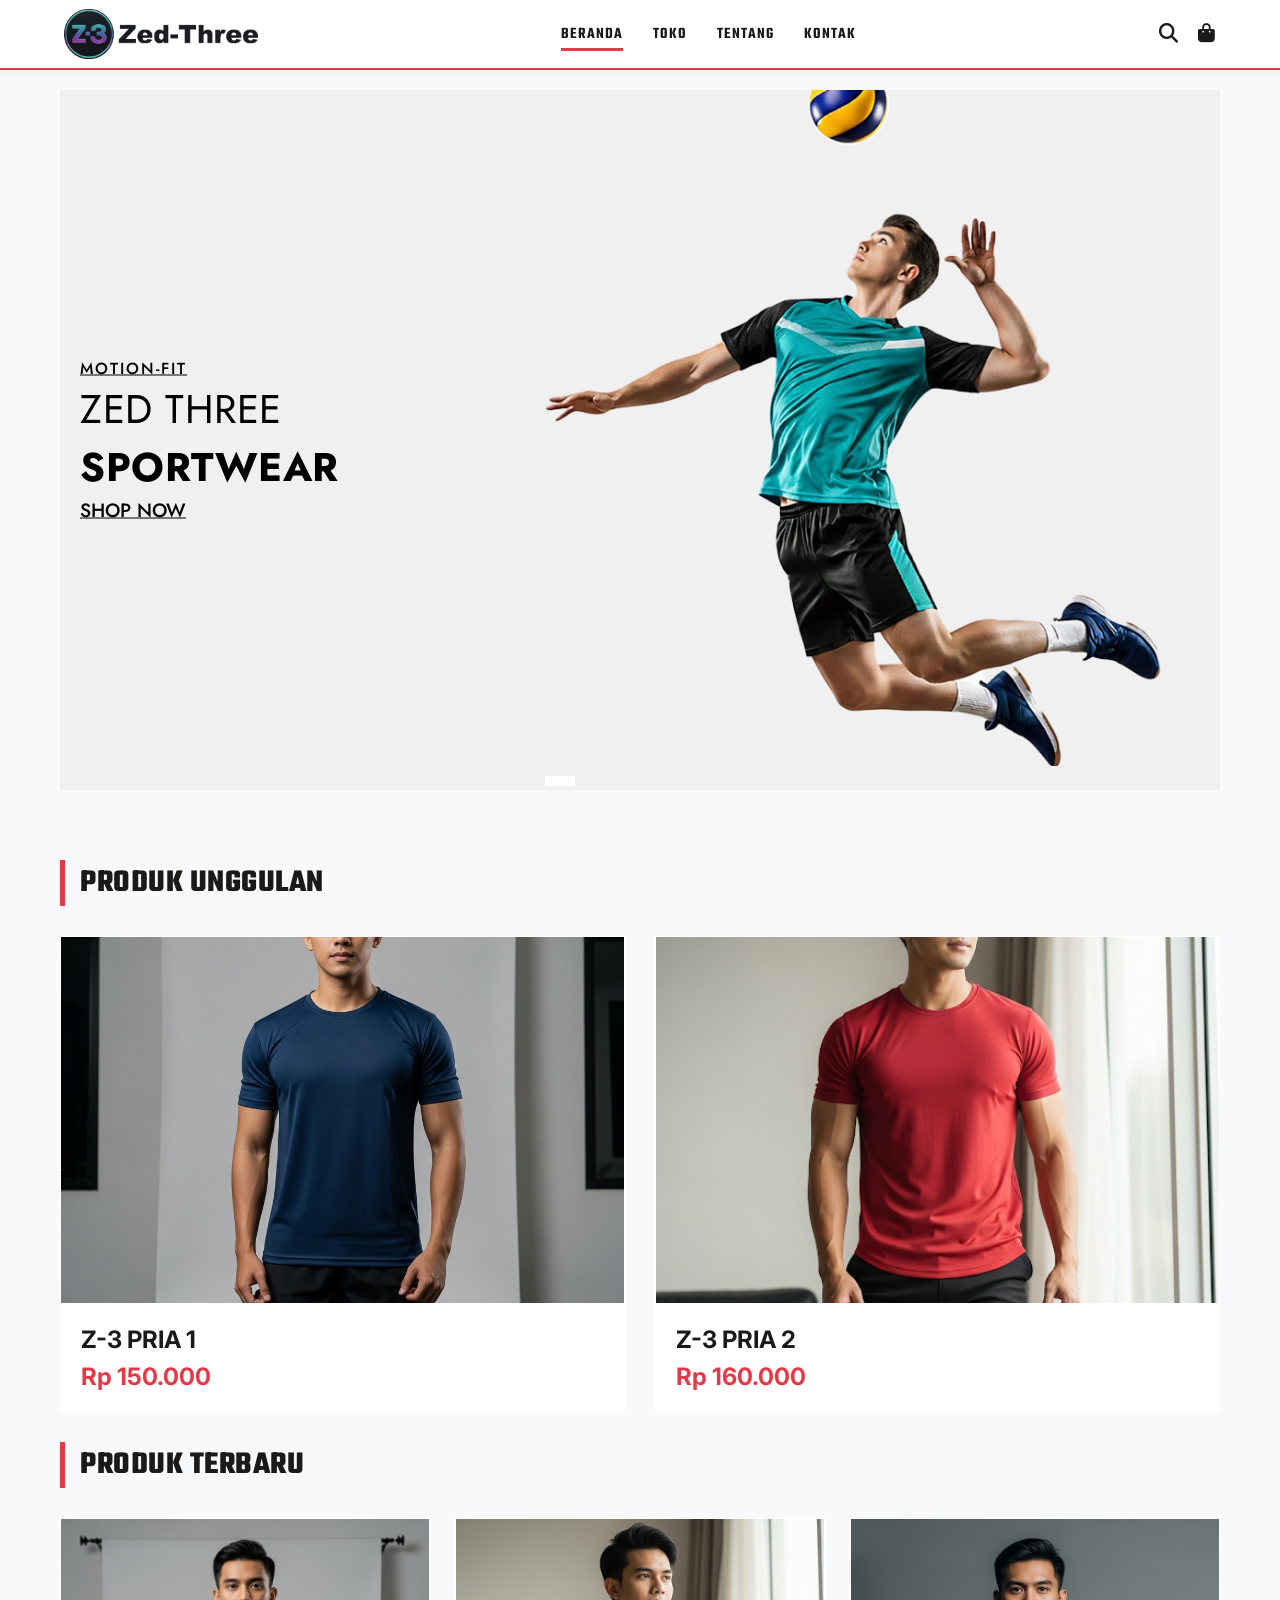
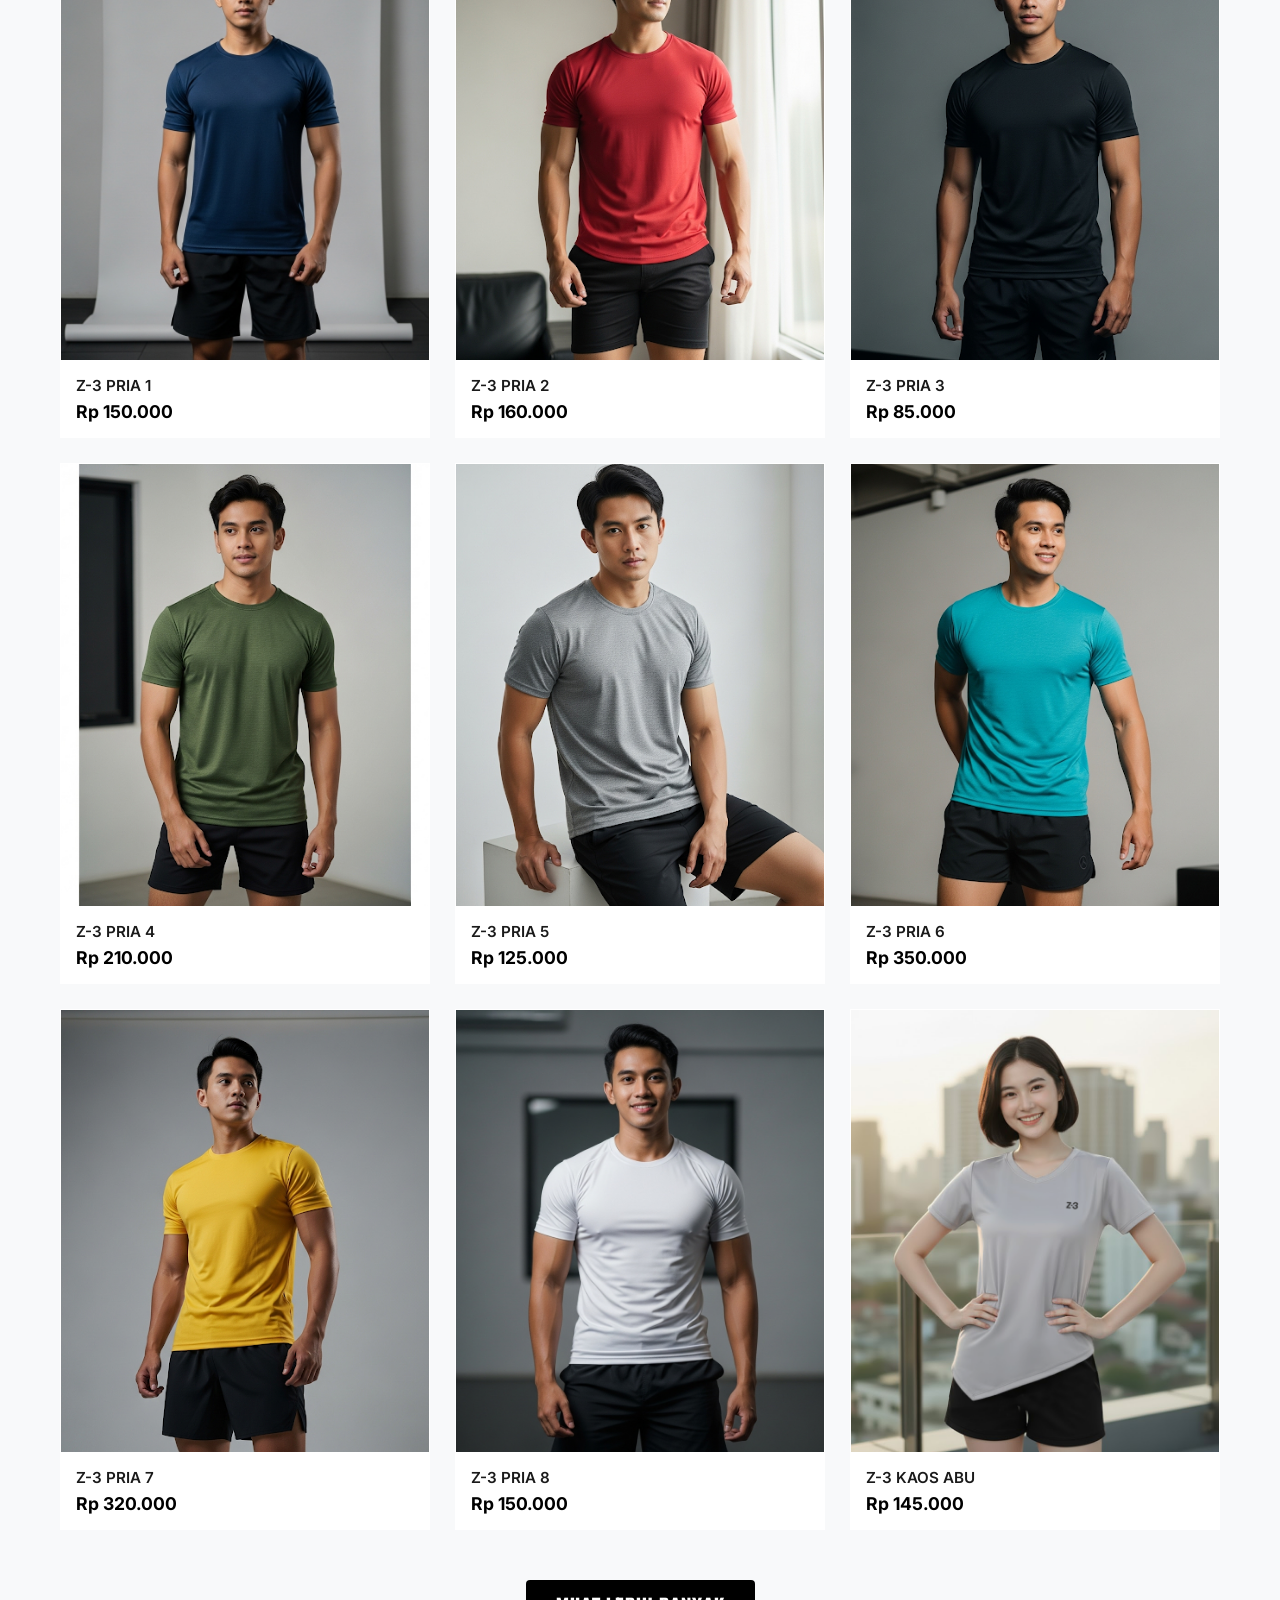
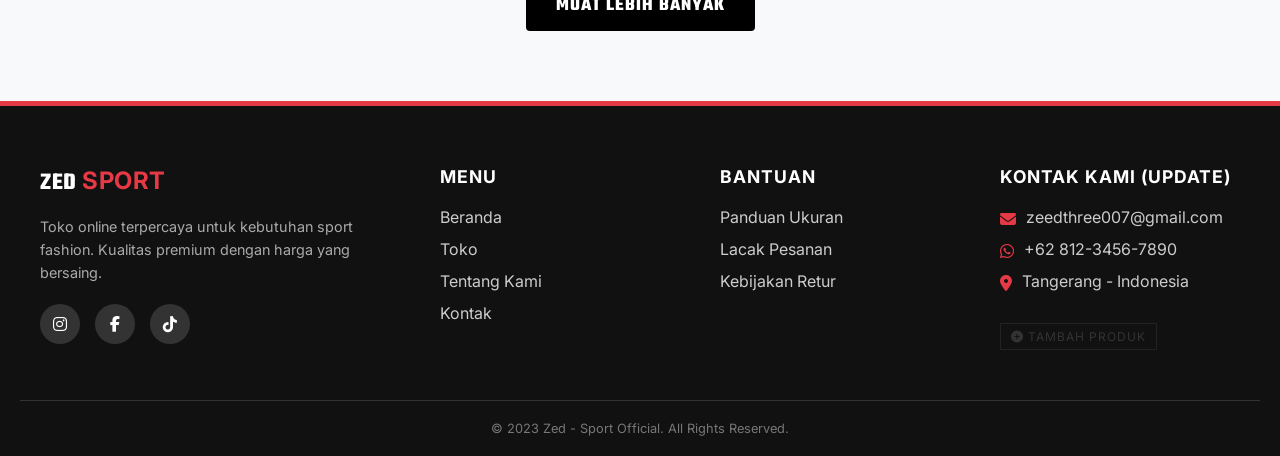
==== commit 4c0c760d: "Update index.html" ====
--- a/index.html
+++ b/index.html
@@ -477,8 +477,7 @@
                 class="slideshow-character__img animate animate_fade animate_btt animate_delay-9 w-auto h-auto" />
               <div class="character_markup type2">
                 <p
-                  class="text-uppercase font-sofia mark-grey-color animate animate_fade animate_btt animate_delay-10 mb-0">
-                 RUNNING</p>
+                  class="text-uppercase font-sofia mark-grey-color animate animate_fade animate_btt animate_delay-10 mb-0"></p>
                       </div>
                     </div>
                     <!-- TEKS -->
@@ -496,12 +495,12 @@
                 <div class="swiper-slide">
                   <div class="overflow-hidden position-relative h-100">
                     <!-- GAMBAR BACKGROUND BANNER -->
-                    <img src="assets/images/banner/slideshow-character3" style="position:absolute; width:100%; height:100%; object-fit:cover; z-index:1;">
                     <div class="slideshow-character position-absolute bottom-0 pos_right-center">
-                      <img loading="lazy" src="assets/images/banner/slideshow-character3.png" width="400" height="733"
-                        alt="Woman Fashion 1" class="slideshow-character__img animate animate_fade animate_btt animate_delay-9 w-auto h-auto" />
+                        <img loading="lazy" src="assets/images/banner/slideshow-character3.png" width="400" height="733"
+                alt="Woman Fashion 1"
+                class="slideshow-character__img animate animate_fade animate_btt animate_delay-9 w-auto h-auto" />>
                       <div class="character_markup">
-                        <p class="text-uppercase font-sofia fw-bold animate animate_fade animate_rtl animate_delay-10">Official Store</p>
+                        <p class="text-uppercase font-sofia fw-bold animate animate_fade animate_rtl animate_delay-10"></p>
                       </div>
                     </div>
                     <div class="slideshow-text container position-absolute start-50 top-50 translate-middle">
@@ -518,7 +517,7 @@
                   <div class="overflow-hidden position-relative h-100">
                        <div class="slideshow-character position-absolute bottom-0 pos_right-center">
                     <!-- GAMBAR BACKGROUND BANNER -->
-                <img loading="lazy" src="assets/images/bannerslideshow-character2.png" width="400" height="690"
+                <img loading="lazy" src="assets/images/banner/slideshow-character2.png" width="400" height="690"
                         alt="Woman Fashion 2" class="slideshow-character__img animate animate_fade animate_rtl animate_delay-10 w-auto h-auto" />
                     </div>
                     <div class="slideshow-text container position-absolute start-50 top-50 translate-middle">
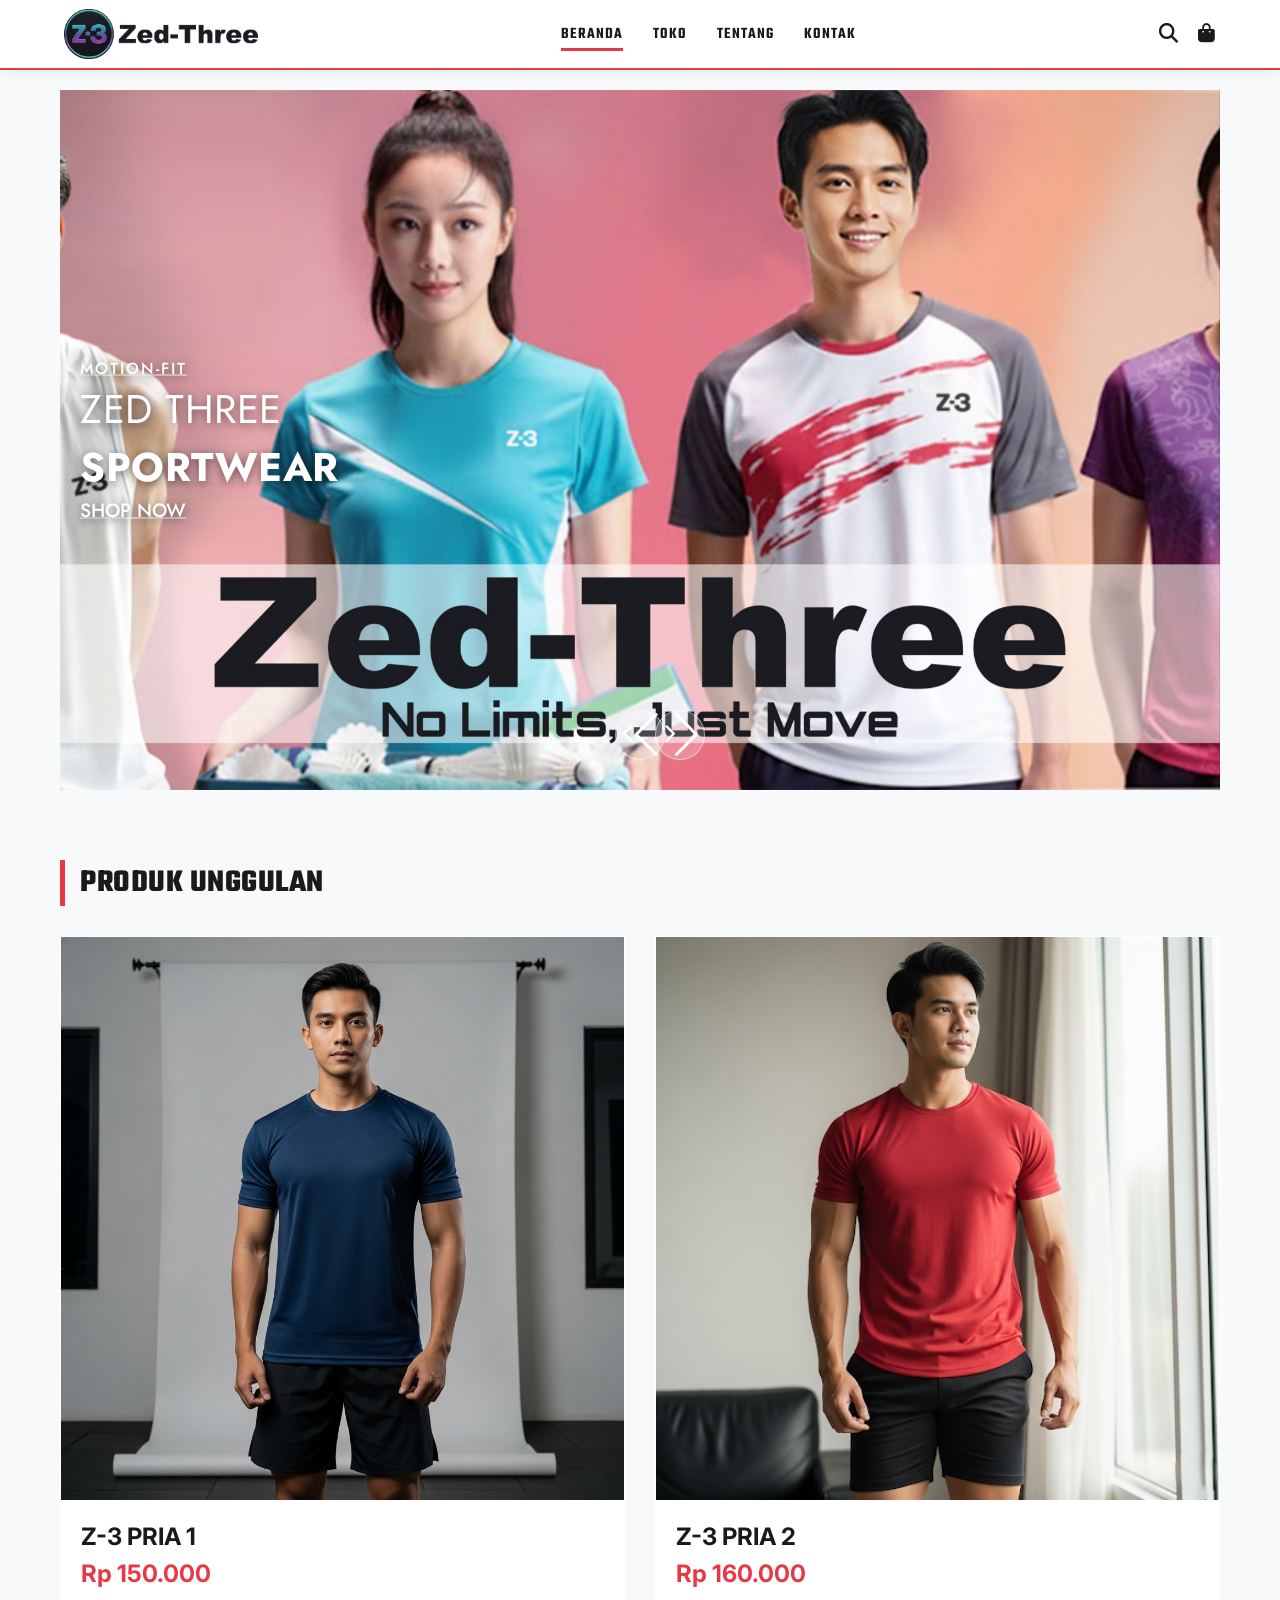
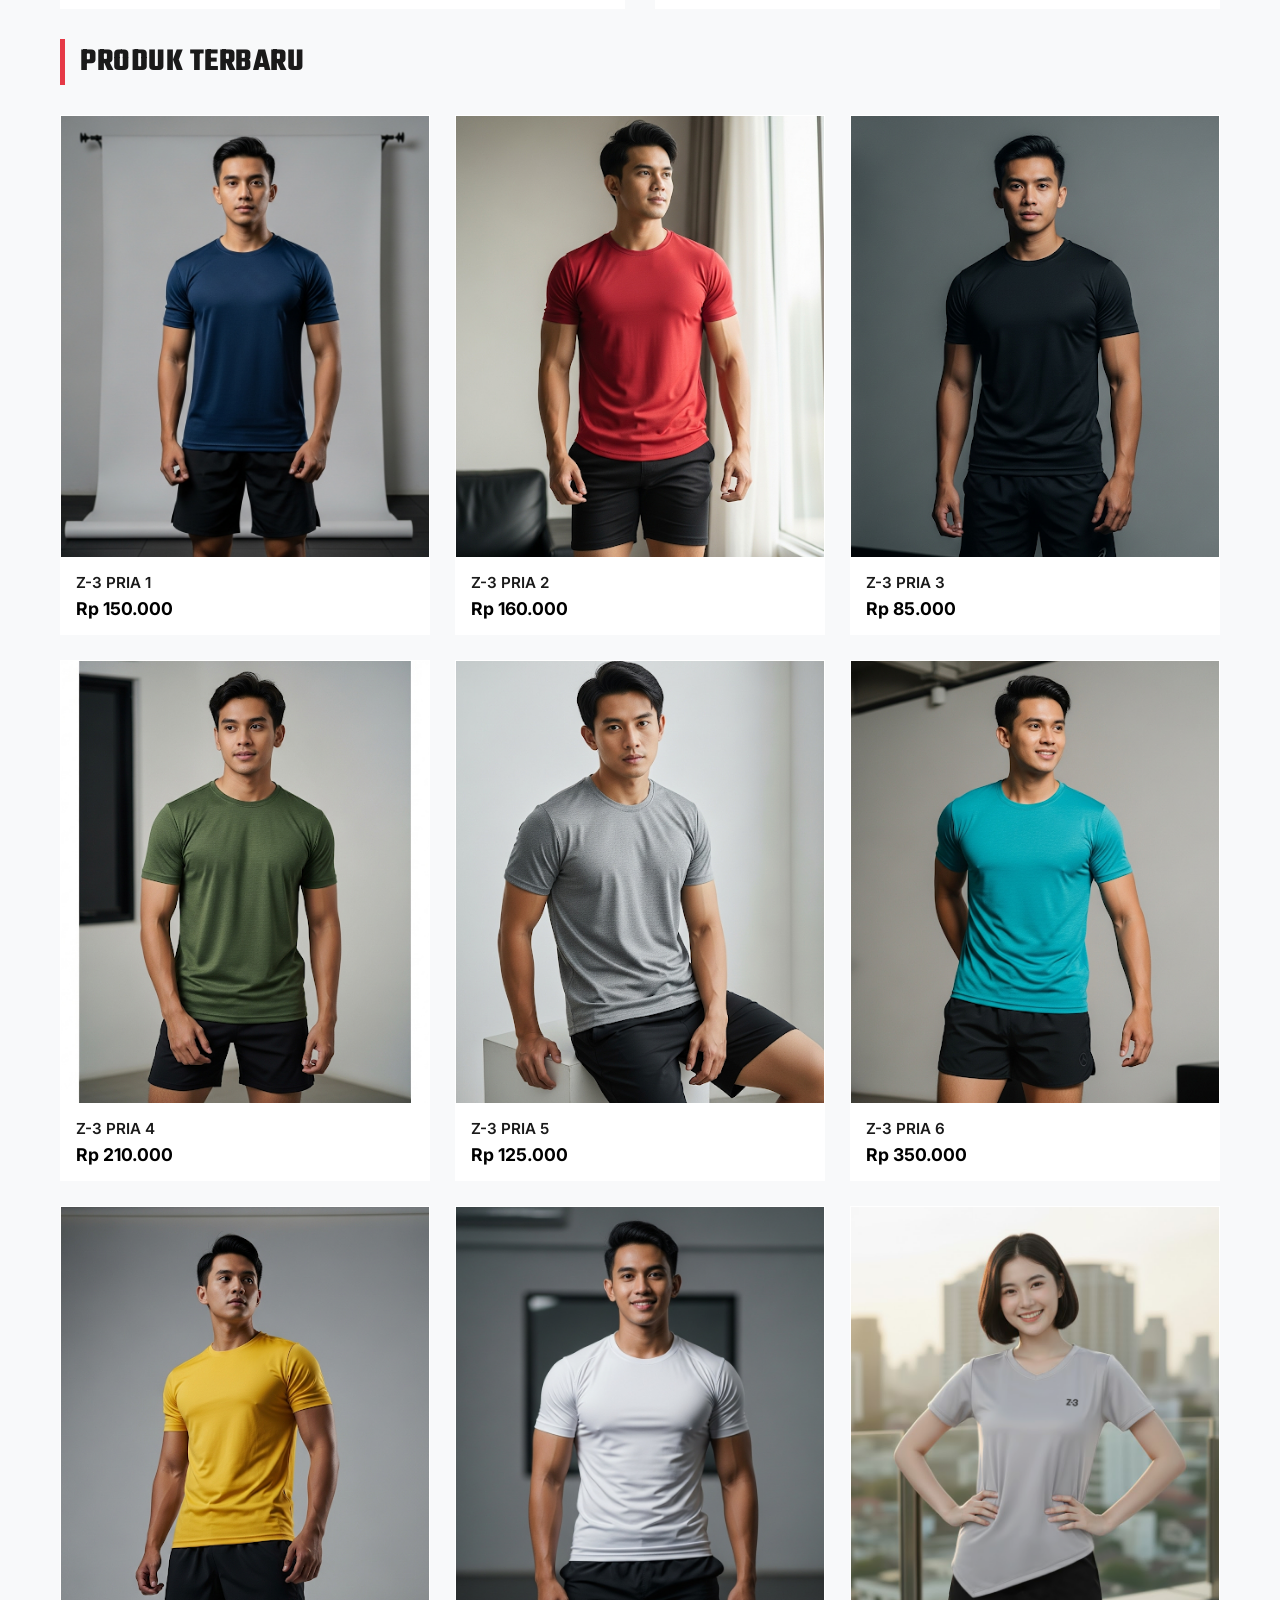
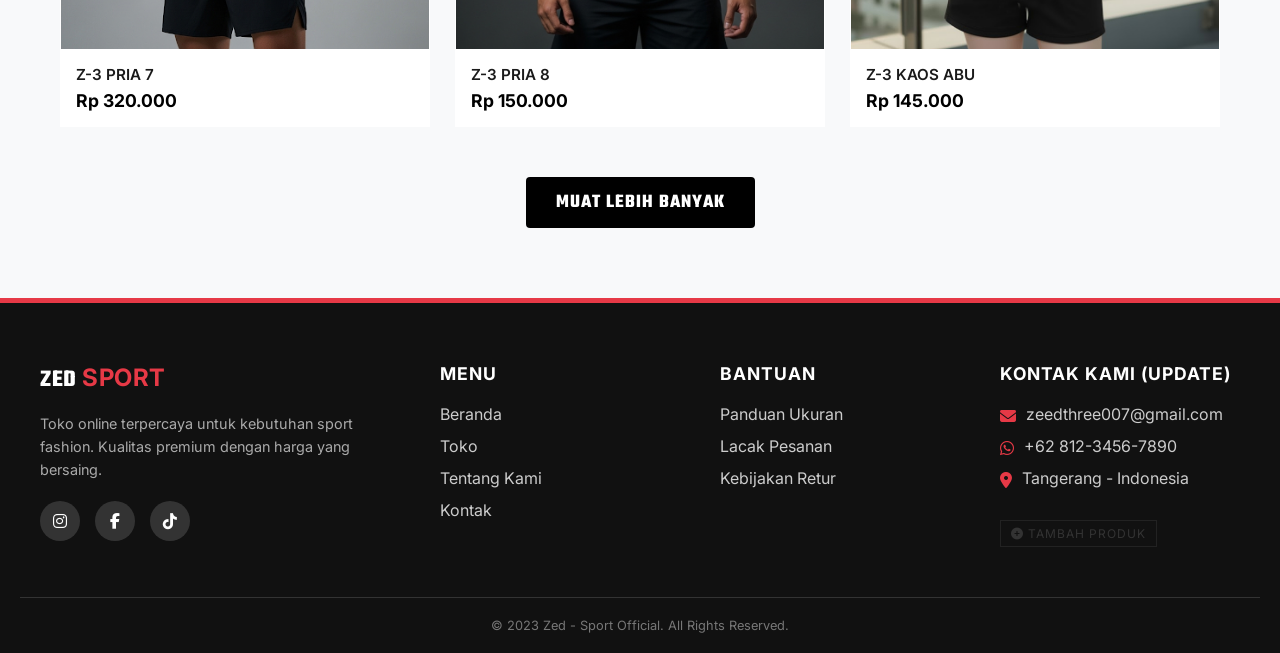
==== commit cb1d0568: "Update index.html" ====
--- a/index.html
+++ b/index.html
@@ -74,7 +74,7 @@
             overflow: hidden;
             margin-bottom: 30px;
             position: relative;
-            background-color: #f0f0f0; 
+            background-color: #000; /* Default Hitam untuk video */
         }
         
         .slideshow-character__img { max-height: 700px; width: auto; display: block; }
@@ -94,24 +94,24 @@
         
         .slideshow-text h2, .slideshow-text h6 { 
             font-family: 'Jost', sans-serif; 
-            color: #000000 !important; 
+            color: #ffffff !important; /* Putih agar terlihat di atas video hitam */
             font-size: 2.5rem; 
-            text-shadow: none !important; 
+            text-shadow: 0 2px 10px rgba(0,0,0,0.5) !important; /* Shadow untuk video */
             text-align: left !important;
         }
         .slideshow-text h6 {
             font-size: 1rem; letter-spacing: 2px; text-transform: uppercase; 
-            color: #000000 !important;
+            color: #ffffff !important;
             text-align: left !important;
         }
         .slideshow-text a { 
             font-family: 'Jost', sans-serif; 
-            color: #000000 !important; 
+            color: #ffffff !important; 
             font-size: 1.2rem; 
             text-decoration: underline; 
             text-transform: uppercase; 
             font-weight: 500;
-            text-shadow: none !important;
+            text-shadow: 0 2px 10px rgba(0,0,0,0.5) !important;
             text-align: left !important;
         }
         
@@ -138,7 +138,7 @@
         
         .swiper-button-prev, .swiper-button-next {
             width: 50px; height: 50px;
-            background: rgba(0,0,0,0.2); 
+            background: rgba(255,255,255,0.2); 
             color: #fff;
             border-radius: 50%;
             border: 1px solid rgba(255,255,255,0.5);
@@ -154,8 +154,8 @@
             z-index: 30;
         }
         .swiper-button-prev:hover, .swiper-button-next:hover {
-            background: #000;
-            color: #fff;
+            background: #fff;
+            color: #000;
         }
 
         /* Animasi */
@@ -249,11 +249,11 @@
         .product-card { background: white; border-radius: 0; overflow: hidden; transition: 0.3s; cursor: pointer; border: 1px solid transparent; display: flex; flex-direction: column; }
         .product-card:hover { transform: translateY(-5px); box-shadow: 0 15px 30px rgba(0,0,0,0.1); border-color: var(--accent); }
         
-        /* GAMBAR LEBIH KECIL DI HP (MOBILE FIX) */
+        /* GAMBAR KECIL DI HP (PERSEGI) */
         .card-img-box { position: relative; padding-top: 120%; background: #f0f0f0; overflow: hidden; }
         @media(max-width: 767px) {
-            .card-img-box { padding-top: 100%; /* Lebih kotak/kompak di HP */ }
-            .card-img-box-large { padding-top: 65%; }
+            .card-img-box { padding-top: 100%; /* KOTAK 1:1 DI HP */ }
+            .card-img-box-large { padding-top: 100%; /* KOTAK 1:1 DI HP */ }
         }
 
         .card-img { position: absolute; top: 0; left: 0; width: 100%; height: 100%; object-fit: cover; transition: 0.5s; }
@@ -277,7 +277,7 @@
             position: relative;
         }
         .product-card-large:hover { transform: translateY(-5px); box-shadow: 0 15px 30px rgba(0,0,0,0.1); border-color: var(--accent); }
-        .card-img-box-large { position: relative; padding-top: 65%; background: #f0f0f0; overflow: hidden; }
+        .card-img-box-large { position: relative; padding-top: 100%; background: #f0f0f0; overflow: hidden; }
         .card-img-large { position: absolute; top: 0; left: 0; width: 100%; height: 100%; object-fit: cover; transition: 0.5s; }
         .card-body-large { padding: 20px; background: white; flex-grow: 1; display: flex; flex-direction: column; justify-content: space-between; text-align: left; position: relative; z-index: 2; }
         .card-title-large { font-size: 1.5rem; font-weight: 700; margin-bottom: 5px; line-height: 1.4; text-transform: uppercase; }
@@ -457,52 +457,26 @@
         <!-- 1. HOME PAGE (HTML ASLI) -->
         <section id="home" class="page-section">
             
-            <!-- SLIDER HOME -->
-            <section  class="swiper-container js-swiper-slider swiper-number-pagination slideshow" data-settings='{
-        "autoplay": {
-          "delay": 5000
-        },
-        "slidesPerView": 1,
-        "effect": "fade",
-        "loop": true
-      }'>
+            <!-- SLIDER HOME (DENGAN GAMBAR BANNER) -->
+            <section class="swiper-container js-swiper-slider swiper-number-pagination slideshow" data-settings='{
+                "autoplay": { "delay": 5000 }, "slidesPerView": 1, "effect": "fade", "loop": true,
+                "navigation": { "nextEl": ".swiper-button-next", "prevEl": ".swiper-button-prev" }
+              }'>
               <div class="swiper-wrapper">
                 <!-- SLIDE 1 -->
                 <div class="swiper-slide">
                   <div class="overflow-hidden position-relative h-100">
-                      <div class="slideshow-character position-absolute bottom-0 pos_right-center">
                     <!-- GAMBAR BACKGROUND BANNER -->
-                      <img loading="lazy" src="assets/images/banner/slideshow-character1.png" width="542" height="600"
-                alt="Woman Fashion 1"
-                class="slideshow-character__img animate animate_fade animate_btt animate_delay-9 w-auto h-auto" />
-              <div class="character_markup type2">
-                <p
-                  class="text-uppercase font-sofia mark-grey-color animate animate_fade animate_btt animate_delay-10 mb-0"></p>
+                    <img src="assets/images/banner/about-1.jpg" style="position:absolute; width:100%; height:100%; object-fit:cover; z-index:1;">
+                    <!-- KARAKTER (OVERLAY) -->
+                    <div class="slideshow-character position-absolute bottom-0 pos_right-center">
+                      <img loading="lazy" src="assets/images/banner/slideshow-character1.png" width="542" height="733"
+                        alt="Woman Fashion 1" class="slideshow-character__img animate animate_fade animate_btt animate_delay-9 w-auto h-auto" />
+                      <div class="character_markup type2">
+                        <p class="text-uppercase font-sofia mark-grey-color animate animate_fade animate_btt animate_delay-10 mb-0">Running</p>
                       </div>
                     </div>
                     <!-- TEKS -->
-                    <div class="slideshow-text container position-absolute start-50 top-50 translate-middle">
-                      <h6 class="text_dash text-uppercase fs-base fw-medium animate animate_fade animate_btt animate_delay-3">Motion-Fit</h6>
-                        <ul class="sub-menu__list list-unstyled">
-                      <h2 class="h1 fw-normal mb-0 animate animate_fade animate_btt animate_delay-5">Zed Three</h2>
-                      <h2 class="h1 fw-bold animate animate_fade animate_btt animate_delay-5">SPORTWEAR</h2>
-                      <a href="#" class="btn-link btn-link_lg default-underline fw-medium animate animate_fade animate_btt animate_delay-7">Shop Now</a>
-                    </div>
-                  </div>
-                </div>
-
-                <!-- SLIDE 2 -->
-                <div class="swiper-slide">
-                  <div class="overflow-hidden position-relative h-100">
-                    <!-- GAMBAR BACKGROUND BANNER -->
-                    <div class="slideshow-character position-absolute bottom-0 pos_right-center">
-                        <img loading="lazy" src="assets/images/banner/slideshow-character3.png" width="400" height="733"
-                alt="Woman Fashion 1"
-                class="slideshow-character__img animate animate_fade animate_btt animate_delay-9 w-auto h-auto" />>
-                      <div class="character_markup">
-                        <p class="text-uppercase font-sofia fw-bold animate animate_fade animate_rtl animate_delay-10"></p>
-                      </div>
-                    </div>
                     <div class="slideshow-text container position-absolute start-50 top-50 translate-middle">
                       <h6 class="text_dash text-uppercase fs-base fw-medium animate animate_fade animate_btt animate_delay-3">Motion-Fit</h6>
                       <h2 class="h1 fw-normal mb-0 animate animate_fade animate_btt animate_delay-5">Zed Three</h2>
@@ -512,12 +486,34 @@
                   </div>
                 </div>
 
+                <!-- SLIDE 2 -->
+                <div class="swiper-slide">
+                  <div class="overflow-hidden position-relative h-100">
+                    <!-- GAMBAR BACKGROUND BANNER -->
+                    <img src="assets/images/banner/shop_banner3.jpg" style="position:absolute; width:100%; height:100%; object-fit:cover; z-index:1;">
+                    <div class="slideshow-character position-absolute bottom-0 pos_right-center">
+                      <img loading="lazy" src="assets/images/banner/slideshow-character3.png" width="400" height="733"
+                        alt="Woman Fashion 1" class="slideshow-character__img animate animate_fade animate_btt animate_delay-9 w-auto h-auto" />
+                      <div class="character_markup">
+                        <p class="text-uppercase font-sofia fw-bold animate animate_fade animate_rtl animate_delay-10">Summer</p>
+                      </div>
+                    </div>
+                    <div class="slideshow-text container position-absolute start-50 top-50 translate-middle">
+                      <h6 class="text_dash text-uppercase fs-base fw-medium animate animate_fade animate_btt animate_delay-3">Motion-Fit</h6>
+                      <h2 class="h1 fw-normal mb-0 animate animate_fade animate_btt animate_delay-5">Zed Three</h2>
+                      <h2 class="h1 fw-bold animate animate_fade animate_btt animate_delay-5">SPORTWEAR</h2>
+                      <a href="#" class="btn-link btn-link_lg default-underline fw-medium animate animate_fade animate_btt animate_delay-7">Shop Now</a>
+                    </div>
+                  </div>
+                </div>
+
                 <!-- SLIDE 3 -->
                 <div class="swiper-slide">
                   <div class="overflow-hidden position-relative h-100">
-                       <div class="slideshow-character position-absolute bottom-0 pos_right-center">
                     <!-- GAMBAR BACKGROUND BANNER -->
-                <img loading="lazy" src="assets/images/banner/slideshow-character2.png" width="400" height="690"
+                    <img src="assets/images/banner/about-1.jpg" style="position:absolute; width:100%; height:100%; object-fit:cover; z-index:1;">
+                    <div class="slideshow-character position-absolute bottom-0 pos_right-center">
+                      <img loading="lazy" src="assets/images/banner/slideshow-character1.png" width="400" height="690"
                         alt="Woman Fashion 2" class="slideshow-character__img animate animate_fade animate_rtl animate_delay-10 w-auto h-auto" />
                     </div>
                     <div class="slideshow-text container position-absolute start-50 top-50 translate-middle">
@@ -530,8 +526,9 @@
                 </div>
               </div>
               <div class="container">
-                <div 
-                    class="slideshow-pagination slideshow-number-pagination d-flex align-items-center position-absolute bottom-0 mb-5">
+                <div class="slideshow-pagination slideshow-number-pagination d-flex align-items-center position-absolute bottom-0 mb-5">
+                    <div class="swiper-button-prev"><i class="fas fa-chevron-left"></i></div>
+                    <div class="swiper-button-next"><i class="fas fa-chevron-right"></i></div>
                 </div>
               </div>
             </section>
@@ -550,68 +547,64 @@
             </div>
         </section>
 
-        <!-- 2. SHOP PAGE (REVISI TOTAL) -->
+        <!-- 2. SHOP PAGE (VIDEO SLIDER + PRODUK UNGGULAN + 9 ITEM) -->
         <section id="shop" class="page-section section-hidden">
             
-            <!-- SLIDER SHOP (GANTI TULISAN JADI TEMA SPORT) -->
-              <div class="shop-list flex-grow-1">
-        <div class="swiper-container js-swiper-slider slideshow slideshow_small slideshow_split" data-settings='{
-            "autoplay": {
-              "delay": 5000
-            },
-            "slidesPerView": 1,
-            "effect": "fade",
-            "loop": true,
-            "pagination": {
-              "el": ".slideshow-pagination",
-              "type": "bullets",
-              "clickable": true
-            }
-          }'>
+            <!-- SLIDER SHOP (VIDEO SLIDER) -->
+            <div class="shop-list flex-grow-1">
+                <div class="swiper-container js-swiper-slider slideshow slideshow_small slideshow_split" data-settings='{
+                    "autoplay": { "delay": 5000 }, "slidesPerView": 1, "effect": "fade", "loop": true,
+                    "pagination": { "el": ".slideshow-pagination", "type": "bullets", "clickable": true },
+                    "navigation": { "nextEl": ".swiper-button-next", "prevEl": ".swiper-button-prev" }
+                  }'>
                   <div class="swiper-wrapper">
-                    <!-- Slide 1: ZED THREE SPORTWEAR -->
+                    <!-- Slide 1: VIDEO (NIKE STYLE) -->
                     <div class="swiper-slide">
                       <div class="slide-split h-100 d-block d-md-flex overflow-hidden">
-                        <div class="slide-split_text position-relative d-flex align-items-center"
-                  style="background-color: #f5e6e0;">
+                        <div class="slide-split_text position-relative d-flex align-items-center" style="background-color: #000; color: white;">
                             <div class="slideshow-text container p-3 p-xl-5">
-                              <h2 class="text-uppercase section-title fw-normal mb-3 animate animate_fade animate_btt animate_delay-2">ZED THREE <br /><strong>SPORTWEAR</strong></h2>
-                              <p class="mb-0 animate animate_fade animate_btt animate_delay-5">Redefine your limits with our premium athletic collection. Designed for performance and comfort.</p>
-                              <a href="#" class="btn-link btn-link_lg default-underline fw-medium animate animate_fade animate_btt animate_delay-7">Belanja Sekarang</a>
+                              <h2 class="text-uppercase section-title fw-normal mb-3 animate animate_fade animate_btt animate_delay-2">ZED THREE <br /><strong>OFFICIAL</strong></h2>
+                              <p class="mb-0 animate animate_fade animate_btt animate_delay-5">The ultimate sport collection. Elevate your game.</p>
+                              <a href="#" class="btn-link btn-link_lg default-underline fw-medium animate animate_fade animate_btt animate_delay-7" style="color:white;">Shop Now</a>
                             </div>
                         </div>
                         <div class="slide-split_media position-relative">
-                            <div class="slideshow-bg" style="background-color: #f5e6e0;">
-                                <img loading="lazy" src="assets/images/banner/about-1.jpg" width="630" height="450" alt="Zed Sport Banner" class="slideshow-bg__img object-fit-cover" />
+                            <div class="slideshow-bg" style="background-color: #000;">
+                                <!-- VIDEO AUTOPLAY LOOP -->
+                                <video width="630" height="450" autoplay loop muted playsinline style="width:100%; height:100%; object-fit:cover;">
+                                    <!-- GANTI SRC DENGAN VIDEO KAMU -->
+                                    <source src="assets/images/banner/video-sample.mp4" type="video/mp4">
+                                    <!-- BACKUP IMAGE JIKA VIDEO GAGAL/DI TIDAK ADA -->
+                                    <img src="assets/images/banner/about-1.jpg" style="width:100%; height:100%; object-fit:cover;" alt="Video Fallback">
+                                </video>
                             </div>
                         </div>
                       </div>
                     </div>
                     
-                    <!-- Slide 2: PERFORMANCE -->
+                    <!-- Slide 2: GAMBAR PERFORMANCE -->
                     <div class="swiper-slide">
                       <div class="slide-split h-100 d-block d-md-flex overflow-hidden">
                         <div class="slide-split_text position-relative d-flex align-items-center" style="background-color: #f5e6e0;">
                             <div class="slideshow-text container p-3 p-xl-5">
                               <h2 class="text-uppercase section-title fw-normal mb-3 animate animate_fade animate_btt animate_delay-2">HIGH <br /><strong>PERFORMANCE</strong></h2>
-                              <p class="mb-0 animate animate_fade animate_btt animate_delay-5">Engineered for the modern athlete. Breathable, durable, and ready for action.</p>
+                              <p class="mb-0 animate animate_fade animate_btt animate_delay-5">Engineered for modern athlete. Breathable, durable, and ready for action.</p>
                               <a href="#" class="btn-link btn-link_lg default-underline fw-medium animate animate_fade animate_btt animate_delay-7">Lihat Koleksi</a>
-                                </div>
-                </div>
-                <div class="slide-split_media position-relative">
-                  <div class="slideshow-bg" style="background-color: #f5e6e0;">
-                    <img loading="lazy" src="assets/images/shop/shop_banner3.jpg" width="630" height="450"
-                      alt="Women's accessories" class="slideshow-bg__img object-fit-cover" />
-                  </div>
-                </div>
-              </div>
-            </div>
-                     <!-- Slide 3: PREMIUM QUALITY -->
-                    <div class="swiper-slide">
-              <div class="slide-split h-100 d-block d-md-flex overflow-hidden">
-                <div class="slide-split_text position-relative d-flex align-items-center"
-                  style="background-color: #f5e6e0;">
-                  <div class="slideshow-text container p-3 p-xl-5">
+                            </div>
+                        </div>
+                        <div class="slide-split_media position-relative">
+                            <div class="slideshow-bg" style="background-color: #f5e6e0;">
+                                <img loading="lazy" src="assets/images/banner/shop_banner3.jpg" width="630" height="450" alt="Performance Banner" class="slideshow-bg__img object-fit-cover" />
+                            </div>
+                        </div>
+                      </div>
+                    </div>
+
+                     <!-- Slide 3: GAMBAR PREMIUM -->
+                     <div class="swiper-slide">
+                        <div class="slide-split h-100 d-block d-md-flex overflow-hidden">
+                          <div class="slide-split_text position-relative d-flex align-items-center" style="background-color: #f5e6e0;">
+                              <div class="slideshow-text container p-3 p-xl-5">
                                 <h2 class="text-uppercase section-title fw-normal mb-3 animate animate_fade animate_btt animate_delay-2">PREMIUM <br /><strong>QUALITY</strong></h2>
                                 <p class="mb-0 animate animate_fade animate_btt animate_delay-5">Get the best gear for your sport. Official merchandise guaranteeing style and substance.</p>
                                 <a href="#" class="btn-link btn-link_lg default-underline fw-medium animate animate_fade animate_btt animate_delay-7">Beli Sekarang</a>
@@ -619,25 +612,32 @@
                           </div>
                           <div class="slide-split_media position-relative">
                               <div class="slideshow-bg" style="background-color: #f5e6e0;">
-                                  <img loading="lazy" src="assets/images/banner/shop_banner3.jpg" width="630" height="450"
-                      alt="Women's accessories" class="slideshow-bg__img object-fit-cover" />
+                                  <img loading="lazy" src="assets/images/banner/shop_banner3.jpg" width="630" height="450" alt="Quality Banner" class="slideshow-bg__img object-fit-cover" />
+                              </div>
                           </div>
                         </div>
                       </div>
                   </div>
-                  <div> 
-                      
-                          <div class="container p-3 p-xl-5">
-                    <div class="slideshow-pagination d-flex align-items-center position-absolute bottom-0 mb-4 pb-xl-2"></div>
-
-          </div>
-        </div>
-                        <div class="mb-3 pb-2 pb-xl-3"></div>
-                     <div class="breadcrumb mb-0 d-none d-md-block flex-grow-1">
-            <a href="#" class="menu-link menu-link_us-s text-uppercase fw-medium">Home</a>
-            <span class="breadcrumb-separator menu-link fw-medium ps-1 pe-1">/</span>
-            <a href="#" class="menu-link menu-link_us-s text-uppercase fw-medium">The Shop</a>
-          </div>
+                  <div class="container">
+                    <div class="slideshow-pagination slideshow-number-pagination d-flex align-items-center position-absolute bottom-0 mb-5">
+                        <div class="swiper-button-prev"><i class="fas fa-chevron-left"></i></div>
+                        <div class="swiper-button-next"><i class="fas fa-chevron-right"></i></div>
+                    </div>
+                  </div>
+                </div>
+            </div>
+
+            <!-- KONTEN PRODUK (UNGULULAN + TERBARU) DI BAWAH SLIDER -->
+            <div class="container" style="margin-bottom: 40px;">
+                
+                <!-- 2 GAMBAR BESAR (UNGgULAN) -->
+                <div class="section-header" style="margin-top: 30px;">Produk Unggulan</div>
+                <div class="home-featured-large" id="shop-featured-large"></div>
+
+                <!-- 9 GAMBAR GRID (TERBARU) -->
+                <div class="section-header">Produk Terbaru</div>
+                <div class="product-grid" id="shop-featured"></div>
+            </div>
 
             <div class="shop-layout">
                 <!-- Sidebar (Desktop) -->
@@ -690,11 +690,11 @@
                     </div>
 
                     <div style="display:flex; justify-content:space-between; margin-bottom:20px; align-items:center; border-bottom: 1px solid var(--border); padding-bottom: 15px;">
-                        <h3 style="font-size:1.5rem; letter-spacing: 1px;">DAFTAR PRODUK</h3>
+                        <h3 style="font-size:1.5rem; letter-spacing: 1px;">DAFTAR PRODUK LENGKAP</h3>
                         <div id="result-count" style="font-size:0.9rem; color:var(--text-muted);">Menampilkan...</div>
                     </div>
 
-                    <!-- GRID PRODUK -->
+                    <!-- GRID PRODUK (9 ITEM) -->
                     <div class="product-grid" id="shop-grid"></div>
 
                     <!-- PAGINATION -->
@@ -702,6 +702,11 @@
                         <!-- Buttons Generated by JS -->
                     </div>
 
+                    <!-- PRODUK LAIN (DIHILANGKAN SESUAI REQUEST) -->
+                    <!-- <div class="related-section">
+                        <div class="section-header">Menu Produk Lain</div>
+                        <div class="product-grid" id="shop-related-grid"></div>
+                    </div> -->
                 </main>
             </div>
         </section>
@@ -1258,6 +1263,10 @@
             renderProducts(products.slice(0, 2), 'home-featured-large', 'large'); 
             renderProducts(products.slice(0, 9), 'home-featured', 'standard');
             
+            // TAMBAHKAN RENDER TOKO
+            renderProducts(products.slice(0, 2), 'shop-featured-large', 'large'); 
+            renderProducts(products.slice(0, 9), 'shop-featured', 'standard');
+            
             applyFilters(); // Init Shop Filter
             
             // Slider Init
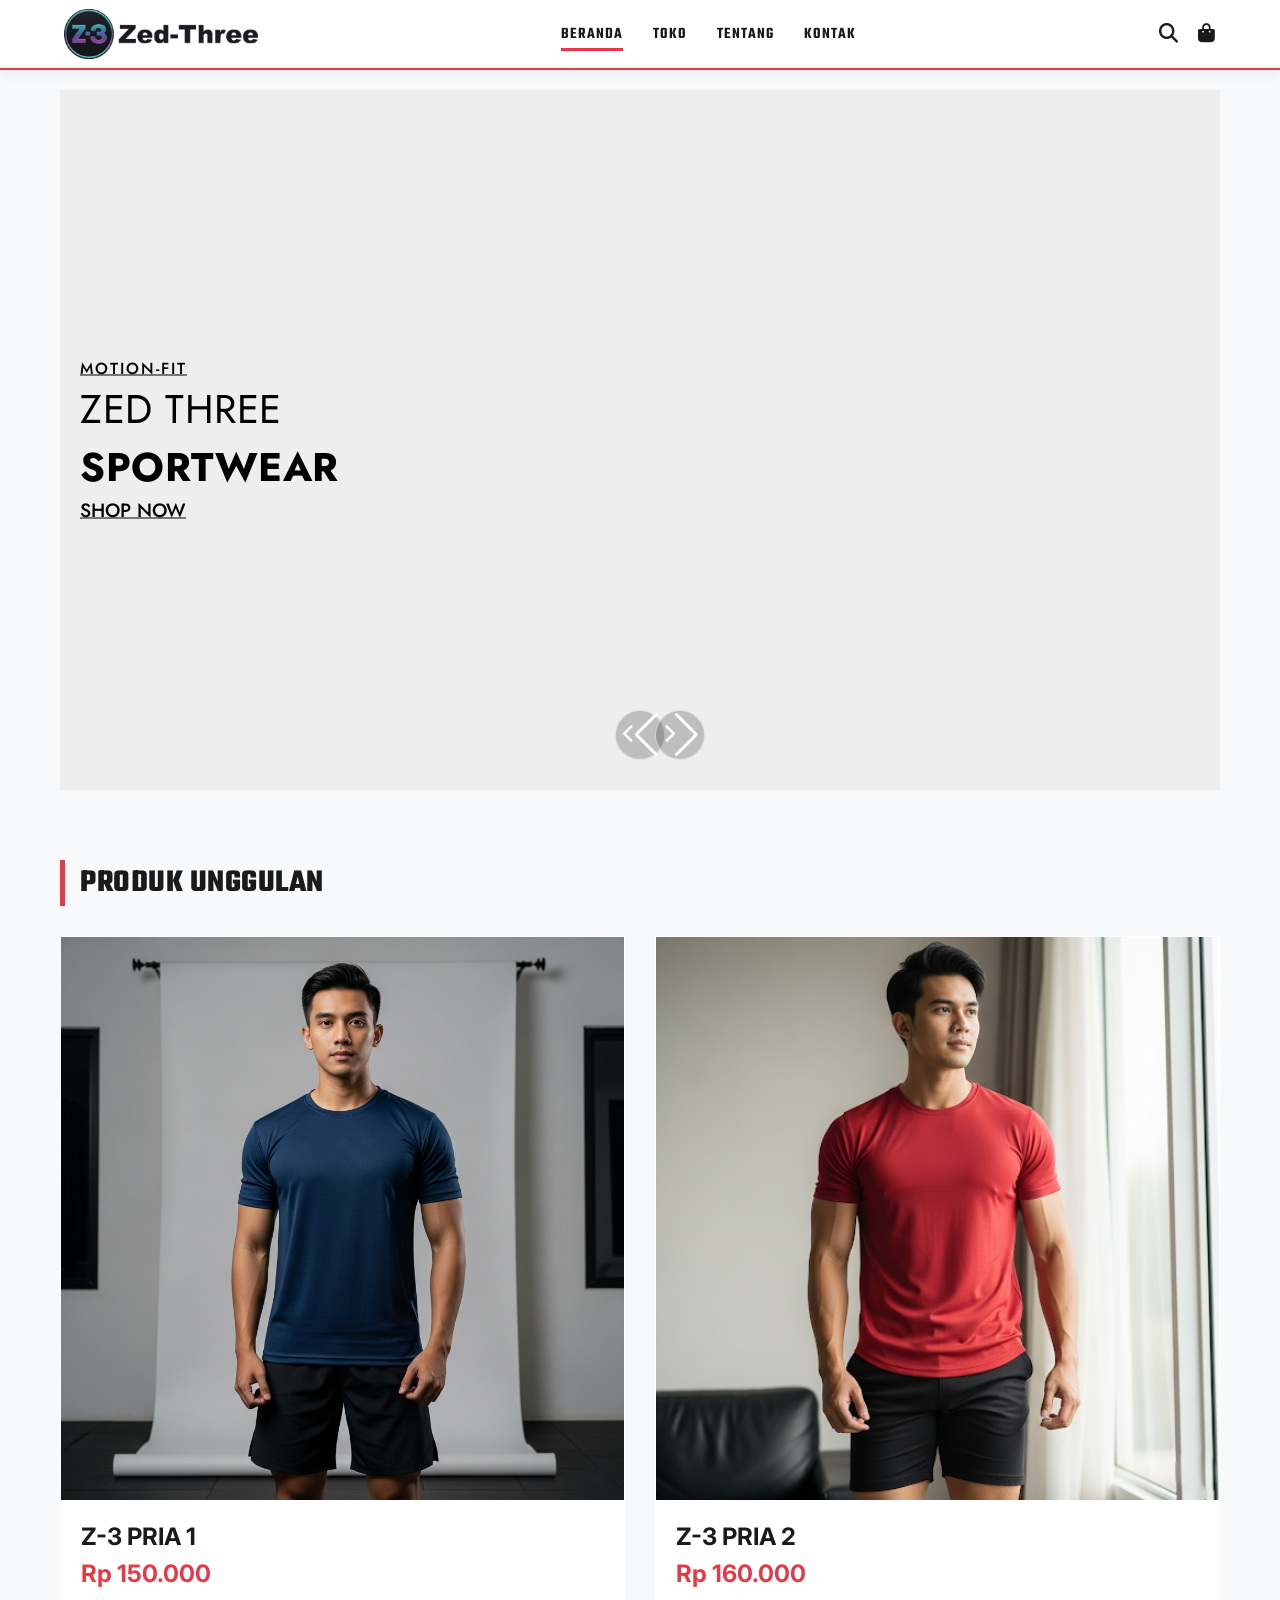
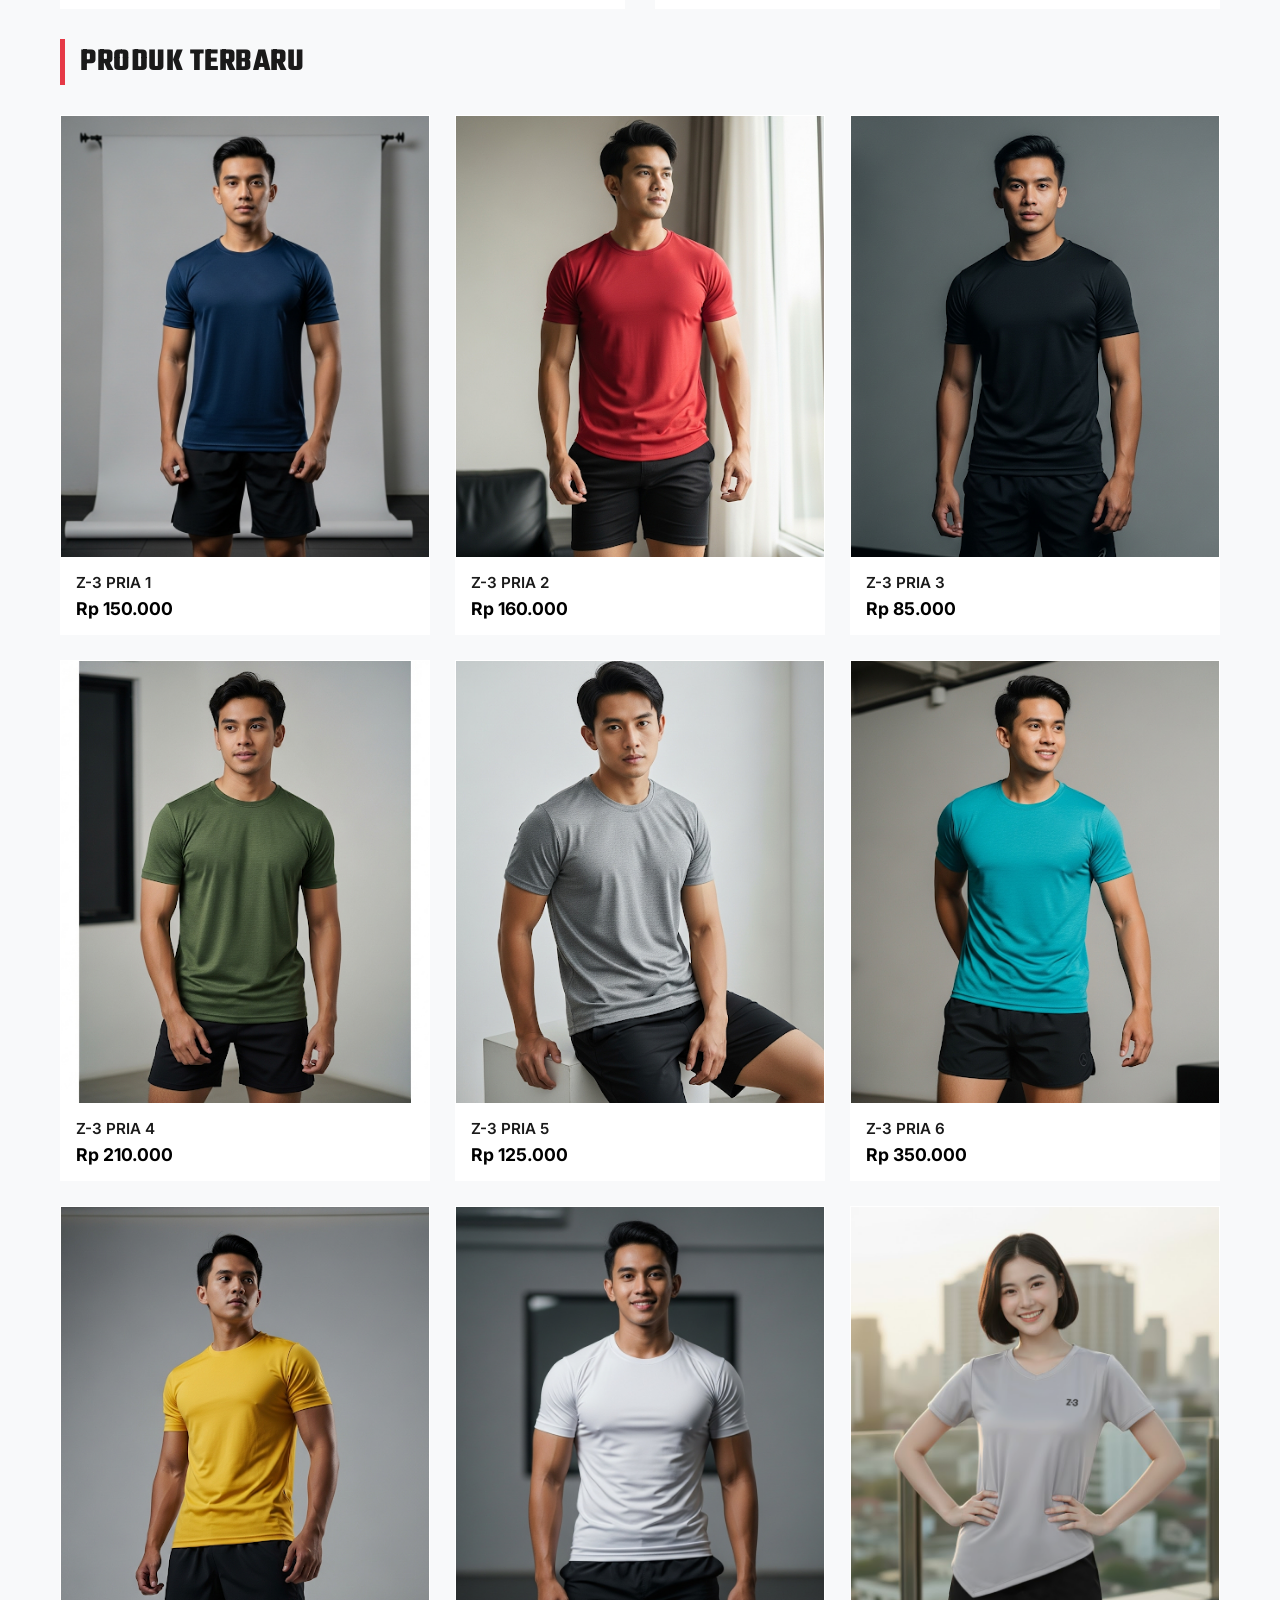
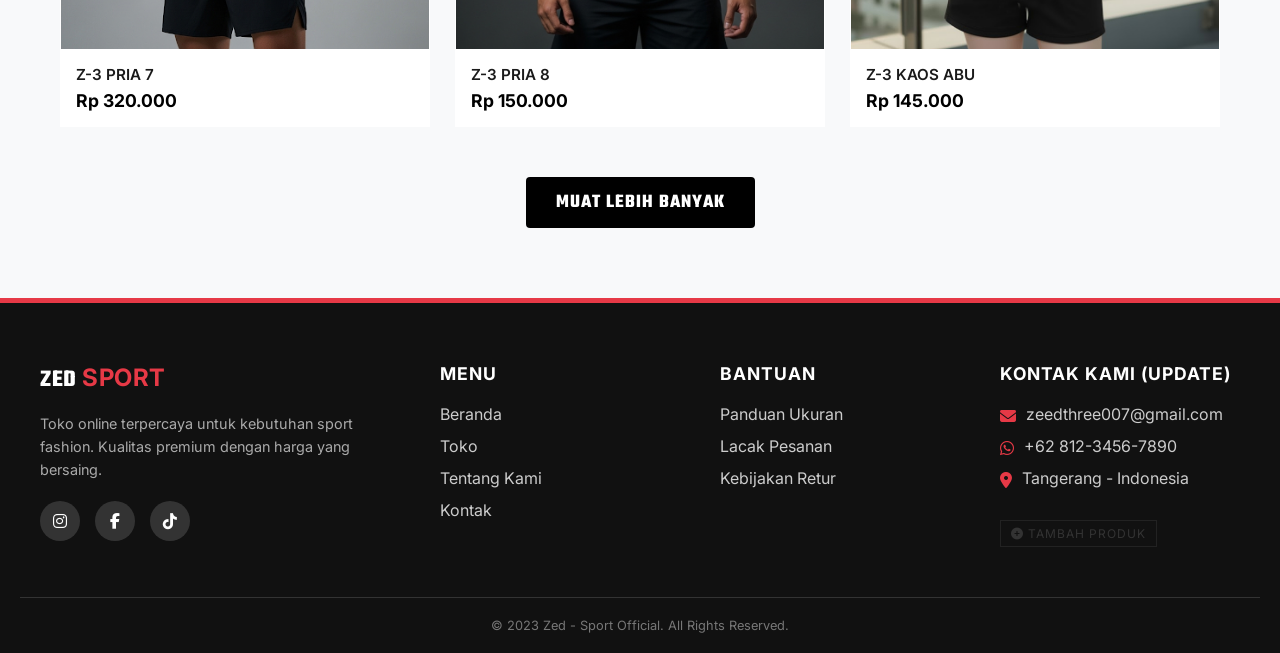
==== commit fb07db7d: "Update index.html" ====
--- a/index.html
+++ b/index.html
@@ -65,6 +65,7 @@
         .swiper-wrapper { display: flex; }
         .swiper-slide { flex-shrink: 0; width: 100%; position: relative; }
         
+        /* Pastikan slide aktif terlihat */
         .swiper-slide { opacity: 0 !important; transition: opacity 0.5s; }
         .swiper-slide-active { opacity: 1 !important; }
         
@@ -74,7 +75,7 @@
             overflow: hidden;
             margin-bottom: 30px;
             position: relative;
-            background-color: #000; /* Default Hitam untuk video */
+            background-color: #f0f0f0; /* Fallback abu-abu */
         }
         
         .slideshow-character__img { max-height: 700px; width: auto; display: block; }
@@ -94,24 +95,24 @@
         
         .slideshow-text h2, .slideshow-text h6 { 
             font-family: 'Jost', sans-serif; 
-            color: #ffffff !important; /* Putih agar terlihat di atas video hitam */
+            color: #000000 !important; 
             font-size: 2.5rem; 
-            text-shadow: 0 2px 10px rgba(0,0,0,0.5) !important; /* Shadow untuk video */
+            text-shadow: none !important; 
             text-align: left !important;
         }
         .slideshow-text h6 {
             font-size: 1rem; letter-spacing: 2px; text-transform: uppercase; 
-            color: #ffffff !important;
+            color: #000000 !important;
             text-align: left !important;
         }
         .slideshow-text a { 
             font-family: 'Jost', sans-serif; 
-            color: #ffffff !important; 
+            color: #000000 !important; 
             font-size: 1.2rem; 
             text-decoration: underline; 
             text-transform: uppercase; 
             font-weight: 500;
-            text-shadow: 0 2px 10px rgba(0,0,0,0.5) !important;
+            text-shadow: none !important;
             text-align: left !important;
         }
         
@@ -136,9 +137,10 @@
             position: absolute;
         }
         
+        /* Styling Tombol Slider Beranda (Agar tidak jelek) */
         .swiper-button-prev, .swiper-button-next {
             width: 50px; height: 50px;
-            background: rgba(255,255,255,0.2); 
+            background: rgba(0,0,0,0.2); 
             color: #fff;
             border-radius: 50%;
             border: 1px solid rgba(255,255,255,0.5);
@@ -154,8 +156,8 @@
             z-index: 30;
         }
         .swiper-button-prev:hover, .swiper-button-next:hover {
-            background: #fff;
-            color: #000;
+            background: #000;
+            color: #fff;
         }
 
         /* Animasi */
@@ -217,13 +219,28 @@
         .page-section { animation: fadeIn 0.5s ease; }
         @keyframes fadeIn { from { opacity: 0; transform: translateY(10px); } to { opacity: 1; transform: translateY(0); } }
 
-        /* --- SHOP LAYOUT --- */
-        .shop-layout { display: grid; grid-template-columns: 1fr; gap: 30px; }
+        /* --- SHOP LAYOUT (SIDEBAR KIRI - PRODUK KANAN) --- */
+        .shop-layout { 
+            display: grid; 
+            grid-template-columns: 1fr; /* Default Mobile (Full) */
+            gap: 30px; 
+            margin-top: 30px; /* Jarak dari slider ke konten */
+        }
+        
+        /* Sidebar (Kiri) */
         .shop-sidebar {
-            background: white; padding: 25px; border-radius: 4px; display: none;
-            box-shadow: 0 2px 10px rgba(0,0,0,0.05); position: sticky; top: 90px; height: fit-content; border-top: 4px solid var(--accent);
-            display: flex; flex-direction: column; gap: 20px;
-        }
+            background: white; 
+            padding: 25px; 
+            border-radius: 4px; 
+            display: none; /* Hidden Mobile */
+            box-shadow: 0 2px 10px rgba(0,0,0,0.05); 
+            height: fit-content; /* Sesuai tinggi konten */
+            border-top: 4px solid var(--accent);
+            display: flex; /* Tampilkan flex secara block dulu */
+            flex-direction: column; 
+            gap: 20px;
+        }
+        
         .sidebar-title { font-size: 1.5rem; font-weight: 700; margin-bottom: 20px; text-transform: uppercase; color: var(--primary); letter-spacing: 1px; }
         .cat-item { padding: 15px 10px; border-bottom: 1px solid var(--border); cursor: pointer; color: var(--text-muted); font-weight: 600; text-transform: uppercase; font-size: 0.9rem; letter-spacing: 1px; display: flex; justify-content: space-between; transition: 0.2s;}
         .cat-item:hover, .cat-item.active { color: var(--accent); padding-left: 10px; background: #f8f8f8; }
@@ -233,12 +250,19 @@
         .chip { padding: 10px 25px; background: white; border: 1px solid var(--border); border-radius: 4px; white-space: nowrap; font-size: 0.85rem; font-weight: 600; text-transform: uppercase; cursor: pointer; transition: 0.3s; }
         .chip.active { background: var(--accent); color: white; border-color: var(--accent); }
 
+        /* Product Grid (Kanan) */
         .product-grid { display: grid; grid-template-columns: repeat(2, 1fr); gap: 15px; min-height: 400px; }
 
+        /* Media Queries untuk Responsive */
         @media(min-width: 768px) {
             .desktop-nav { display: flex; }
-            .shop-layout { grid-template-columns: 250px 1fr; }
-            .shop-sidebar { display: flex; } 
+            .shop-layout { 
+                grid-template-columns: 250px 1fr; /* Sidebar Kiri (250px) - Kanan (Auto) */
+            }
+            .shop-sidebar { 
+                display: flex; /* Tampilkan Sidebar di Desktop */
+                position: relative; /* Bukan Sticky biar rapi dengan layout grid */
+            } 
             .cat-chips { display: none; }
             .product-grid { grid-template-columns: repeat(3, 1fr); gap: 25px; }
             .d-md-flex { display: flex !important; } 
@@ -252,7 +276,7 @@
         /* GAMBAR KECIL DI HP (PERSEGI) */
         .card-img-box { position: relative; padding-top: 120%; background: #f0f0f0; overflow: hidden; }
         @media(max-width: 767px) {
-            .card-img-box { padding-top: 100%; /* KOTAK 1:1 DI HP */ }
+            .card-img-box { padding-top: 100%; /* Lebih kotak/kompak di HP */ }
             .card-img-box-large { padding-top: 100%; /* KOTAK 1:1 DI HP */ }
         }
 
@@ -277,7 +301,7 @@
             position: relative;
         }
         .product-card-large:hover { transform: translateY(-5px); box-shadow: 0 15px 30px rgba(0,0,0,0.1); border-color: var(--accent); }
-        .card-img-box-large { position: relative; padding-top: 100%; background: #f0f0f0; overflow: hidden; }
+        .card-img-box-large { position: relative; padding-top: 100%; background: #f0f0f0; overflow: hidden; /* DIUBAH KE 100% AGAR KOTAK */ }
         .card-img-large { position: absolute; top: 0; left: 0; width: 100%; height: 100%; object-fit: cover; transition: 0.5s; }
         .card-body-large { padding: 20px; background: white; flex-grow: 1; display: flex; flex-direction: column; justify-content: space-between; text-align: left; position: relative; z-index: 2; }
         .card-title-large { font-size: 1.5rem; font-weight: 700; margin-bottom: 5px; line-height: 1.4; text-transform: uppercase; }
@@ -436,6 +460,7 @@
     <!-- HEADER -->
     <header>
         <div class="logo" onclick="switchPage('home')">
+            <!-- Placeholder Logo karena assets lokal mungkin tidak ada -->
             <img src="assets/images/logo/logo z3.png" alt="Logo Zed Sport" class="logo-img">
         </div>
         
@@ -454,7 +479,7 @@
     <!-- MAIN CONTENT -->
     <div class="container">
 
-        <!-- 1. HOME PAGE (HTML ASLI) -->
+        <!-- 1. HOME PAGE (GAMBAR BANNER SLIDER DI KEMBALIKAN) -->
         <section id="home" class="page-section">
             
             <!-- SLIDER HOME (DENGAN GAMBAR BANNER) -->
@@ -466,63 +491,66 @@
                 <!-- SLIDE 1 -->
                 <div class="swiper-slide">
                   <div class="overflow-hidden position-relative h-100">
-                    <!-- GAMBAR BACKGROUND BANNER -->
-                    <img src="assets/images/banner/about-1.jpg" style="position:absolute; width:100%; height:100%; object-fit:cover; z-index:1;">
-                    <!-- KARAKTER (OVERLAY) -->
-                    <div class="slideshow-character position-absolute bottom-0 pos_right-center">
-                      <img loading="lazy" src="assets/images/banner/slideshow-character1.png" width="542" height="733"
-                        alt="Woman Fashion 1" class="slideshow-character__img animate animate_fade animate_btt animate_delay-9 w-auto h-auto" />
-                      <div class="character_markup type2">
-                        <p class="text-uppercase font-sofia mark-grey-color animate animate_fade animate_btt animate_delay-10 mb-0">Running</p>
+                      <!-- GAMBAR BACKGROUND BANNER (FIX) -->
+                      <div style="position:absolute; width:100%; height:100%; background:#eee; z-index:1;"></div>
+                      
+                      <div class="slideshow-character position-absolute bottom-0 pos_right-center">
+                        <img loading="lazy" src="assets/images/banner/slideshow-character1.png" width="542" height="733"
+                          alt="Woman Fashion 1" class="slideshow-character__img animate animate_fade animate_btt animate_delay-9 w-auto h-auto" />
+                        <div class="character_markup type2">
+                          <p class="text-uppercase font-sofia mark-grey-color animate animate_fade animate_btt animate_delay-10 mb-0">Running</p>
+                        </div>
+                      </div>
+                      <!-- TEKS -->
+                      <div class="slideshow-text container position-absolute start-50 top-50 translate-middle">
+                        <h6 class="text_dash text-uppercase fs-base fw-medium animate animate_fade animate_btt animate_delay-3">Motion-Fit</h6>
+                        <ul class="sub-menu__list list-unstyled">
+                        <h2 class="h1 fw-normal mb-0 animate animate_fade animate_btt animate_delay-5">Zed Three</h2>
+                        <h2 class="h1 fw-bold animate animate_fade animate_btt animate_delay-5">SPORTWEAR</h2>
+                        <a href="#" class="btn-link btn-link_lg default-underline fw-medium animate animate_fade animate_btt animate_delay-7">Shop Now</a>
                       </div>
                     </div>
-                    <!-- TEKS -->
-                    <div class="slideshow-text container position-absolute start-50 top-50 translate-middle">
-                      <h6 class="text_dash text-uppercase fs-base fw-medium animate animate_fade animate_btt animate_delay-3">Motion-Fit</h6>
-                      <h2 class="h1 fw-normal mb-0 animate animate_fade animate_btt animate_delay-5">Zed Three</h2>
-                      <h2 class="h1 fw-bold animate animate_fade animate_btt animate_delay-5">SPORTWEAR</h2>
-                      <a href="#" class="btn-link btn-link_lg default-underline fw-medium animate animate_fade animate_btt animate_delay-7">Shop Now</a>
-                    </div>
-                  </div>
                 </div>
 
                 <!-- SLIDE 2 -->
                 <div class="swiper-slide">
                   <div class="overflow-hidden position-relative h-100">
-                    <!-- GAMBAR BACKGROUND BANNER -->
-                    <img src="assets/images/banner/shop_banner3.jpg" style="position:absolute; width:100%; height:100%; object-fit:cover; z-index:1;">
-                    <div class="slideshow-character position-absolute bottom-0 pos_right-center">
-                      <img loading="lazy" src="assets/images/banner/slideshow-character3.png" width="400" height="733"
-                        alt="Woman Fashion 1" class="slideshow-character__img animate animate_fade animate_btt animate_delay-9 w-auto h-auto" />
-                      <div class="character_markup">
-                        <p class="text-uppercase font-sofia fw-bold animate animate_fade animate_rtl animate_delay-10">Summer</p>
+                      <!-- GAMBAR BACKGROUND BANNER (FIX) -->
+                      <div style="position:absolute; width:100%; height:100%; background:#f5f5f5; z-index:1;"></div>
+                      
+                      <div class="slideshow-character position-absolute bottom-0 pos_right-center">
+                        <img loading="lazy" src="assets/images/banner/slideshow-character3.png" width="400" height="733"
+                          alt="Woman Fashion 1" class="slideshow-character__img animate animate_fade animate_btt animate_delay-9 w-auto h-auto" />
+                        <div class="character_markup">
+                          <p class="text-uppercase font-sofia fw-bold animate animate_fade animate_rtl animate_delay-10">Summer</p>
+                        </div>
+                      </div>
+                      <div class="slideshow-text container position-absolute start-50 top-50 translate-middle">
+                        <h6 class="text_dash text-uppercase fs-base fw-medium animate animate_fade animate_btt animate_delay-3">Motion-Fit</h6>
+                        <h2 class="h1 fw-normal mb-0 animate animate_fade animate_btt animate_delay-5">Zed Three</h2>
+                        <h2 class="h1 fw-bold animate animate_fade animate_btt animate_delay-5">SPORTWEAR</h2>
+                        <a href="#" class="btn-link btn-link_lg default-underline fw-medium animate animate_fade animate_btt animate_delay-7">Shop Now</a>
                       </div>
                     </div>
-                    <div class="slideshow-text container position-absolute start-50 top-50 translate-middle">
-                      <h6 class="text_dash text-uppercase fs-base fw-medium animate animate_fade animate_btt animate_delay-3">Motion-Fit</h6>
-                      <h2 class="h1 fw-normal mb-0 animate animate_fade animate_btt animate_delay-5">Zed Three</h2>
-                      <h2 class="h1 fw-bold animate animate_fade animate_btt animate_delay-5">SPORTWEAR</h2>
-                      <a href="#" class="btn-link btn-link_lg default-underline fw-medium animate animate_fade animate_btt animate_delay-7">Shop Now</a>
-                    </div>
-                  </div>
                 </div>
 
                 <!-- SLIDE 3 -->
                 <div class="swiper-slide">
                   <div class="overflow-hidden position-relative h-100">
-                    <!-- GAMBAR BACKGROUND BANNER -->
-                    <img src="assets/images/banner/about-1.jpg" style="position:absolute; width:100%; height:100%; object-fit:cover; z-index:1;">
-                    <div class="slideshow-character position-absolute bottom-0 pos_right-center">
-                      <img loading="lazy" src="assets/images/banner/slideshow-character1.png" width="400" height="690"
-                        alt="Woman Fashion 2" class="slideshow-character__img animate animate_fade animate_rtl animate_delay-10 w-auto h-auto" />
+                      <!-- GAMBAR BACKGROUND BANNER (FIX) -->
+                      <div style="position:absolute; width:100%; height:100%; background:#e0e0e0; z-index:1;"></div>
+                      
+                      <div class="slideshow-character position-absolute bottom-0 pos_right-center">
+                        <img loading="lazy" src="assets/images/banner/slideshow-character1.png" width="400" height="690"
+                          alt="Woman Fashion 2" class="slideshow-character__img animate animate_fade animate_rtl animate_delay-10 w-auto h-auto" />
+                      </div>
+                      <div class="slideshow-text container position-absolute start-50 top-50 translate-middle">
+                        <h6 class="text_dash text-uppercase fs-base fw-medium animate animate_fade animate_btt animate_delay-3">Motion-Fit</h6>
+                        <h2 class="h1 fw-normal mb-0 animate animate_fade animate_btt animate_delay-5">Zed Three</h2>
+                        <h2 class="h1 fw-bold animate animate_fade animate_btt animate_delay-5">SPORTWEAR</h2>
+                        <a href="#" class="btn-link btn-link_lg default-underline fw-medium animate animate_fade animate_btt animate_delay-7">Shop Now</a>
+                      </div> 
                     </div>
-                    <div class="slideshow-text container position-absolute start-50 top-50 translate-middle">
-                      <h6 class="text_dash text-uppercase fs-base fw-medium animate animate_fade animate_btt animate_delay-3">Motion-Fit</h6>
-                      <h2 class="h1 fw-normal mb-0 animate animate_fade animate_btt animate_delay-5">Zed Three</h2>
-                      <h2 class="h1 fw-bold animate animate_fade animate_btt animate_delay-5">SPORTWEAR</h2>
-                      <a href="#" class="btn-link btn-link_lg default-underline fw-medium animate animate_fade animate_btt animate_delay-7">Shop Now</a>
-                    </div> 
-                  </div>
                 </div>
               </div>
               <div class="container">
@@ -533,7 +561,7 @@
               </div>
             </section>
 
-            <!-- KONTEN HOME -->
+            <!-- KONTEN HOME (UNGULULAN + TERBARU) -->
             <div class="home-content-spacer">
                 <div class="section-header">Produk Unggulan</div>
                 <div class="home-featured-large" id="home-featured-large"></div>
@@ -547,10 +575,10 @@
             </div>
         </section>
 
-        <!-- 2. SHOP PAGE (VIDEO SLIDER + PRODUK UNGGULAN + 9 ITEM) -->
+        <!-- 2. SHOP PAGE (VIDEO SLIDER + SIDEBAR KIRI + 9 PRODUK KANAN) -->
         <section id="shop" class="page-section section-hidden">
             
-            <!-- SLIDER SHOP (VIDEO SLIDER) -->
+            <!-- SLIDER SHOP (VIDEO) -->
             <div class="shop-list flex-grow-1">
                 <div class="swiper-container js-swiper-slider slideshow slideshow_small slideshow_split" data-settings='{
                     "autoplay": { "delay": 5000 }, "slidesPerView": 1, "effect": "fade", "loop": true,
@@ -561,86 +589,76 @@
                     <!-- Slide 1: VIDEO (NIKE STYLE) -->
                     <div class="swiper-slide">
                       <div class="slide-split h-100 d-block d-md-flex overflow-hidden">
-                        <div class="slide-split_text position-relative d-flex align-items-center" style="background-color: #000; color: white;">
+                        <div class="slide-split_text position-relative d-flex align-items-center" style="background-color: #000; color:white;">
                             <div class="slideshow-text container p-3 p-xl-5">
                               <h2 class="text-uppercase section-title fw-normal mb-3 animate animate_fade animate_btt animate_delay-2">ZED THREE <br /><strong>OFFICIAL</strong></h2>
-                              <p class="mb-0 animate animate_fade animate_btt animate_delay-5">The ultimate sport collection. Elevate your game.</p>
-                              <a href="#" class="btn-link btn-link_lg default-underline fw-medium animate animate_fade animate_btt animate_delay-7" style="color:white;">Shop Now</a>
+                              <p class="mb-0 animate animate_fade animate_btt animate_delay-5">Redefining sport with premium gear. The ultimate collection.</p>
+                              <a href="#" class="btn-link btn-link_lg default-underline fw-medium animate animate_fade animate_btt animate_delay-7" style="color:white;">Shop Collection</a>
                             </div>
                         </div>
                         <div class="slide-split_media position-relative">
-                            <div class="slideshow-bg" style="background-color: #000;">
+                            <div class="slideshow-bg" style="background-color: #000; position:absolute; width:100%; height:100%; z-index:1;">
                                 <!-- VIDEO AUTOPLAY LOOP -->
                                 <video width="630" height="450" autoplay loop muted playsinline style="width:100%; height:100%; object-fit:cover;">
-                                    <!-- GANTI SRC DENGAN VIDEO KAMU -->
-                                    <source src="assets/images/banner/video-sample.mp4" type="video/mp4">
-                                    <!-- BACKUP IMAGE JIKA VIDEO GAGAL/DI TIDAK ADA -->
-                                    <img src="assets/images/banner/about-1.jpg" style="width:100%; height:100%; object-fit:cover;" alt="Video Fallback">
+                                    <!-- GANTI SRC DENGAN FILE VIDEO KAMU -->
+                                    <source src="assets/images/banner/about-1.jpg" type="video/mp4">
+                                    <!-- BACKUP IMAGE JIKA VIDEO GAGAL -->
+                                    Your browser does not support the video tag.
                                 </video>
                             </div>
+                            <!-- TAMPILAN GAMBAR JIKA VIDEO GAGAL/DI HILANGKAN -->
+                            <img loading="lazy" src="assets/images/banner/about-1.jpg" width="630" height="450" 
+                                alt="Banner Video Fallback" class="slideshow-bg__img object-fit-cover" style="position:absolute; top:0; left:0; width:100%; height:100%; object-fit:cover; z-index:0;" />
                         </div>
                       </div>
                     </div>
-                    
+
                     <!-- Slide 2: GAMBAR PERFORMANCE -->
                     <div class="swiper-slide">
                       <div class="slide-split h-100 d-block d-md-flex overflow-hidden">
                         <div class="slide-split_text position-relative d-flex align-items-center" style="background-color: #f5e6e0;">
                             <div class="slideshow-text container p-3 p-xl-5">
                               <h2 class="text-uppercase section-title fw-normal mb-3 animate animate_fade animate_btt animate_delay-2">HIGH <br /><strong>PERFORMANCE</strong></h2>
-                              <p class="mb-0 animate animate_fade animate_btt animate_delay-5">Engineered for modern athlete. Breathable, durable, and ready for action.</p>
-                              <a href="#" class="btn-link btn-link_lg default-underline fw-medium animate animate_fade animate_btt animate_delay-7">Lihat Koleksi</a>
+                              <p class="mb-0 animate animate_fade animate_btt animate_delay-5">Engineered for modern athlete.</p>
+                              <a href="#" class="btn-link btn-link_lg default-underline fw-medium animate animate_fade animate_btt animate_delay-7">Belanja Sekarang</a>
                             </div>
                         </div>
                         <div class="slide-split_media position-relative">
                             <div class="slideshow-bg" style="background-color: #f5e6e0;">
-                                <img loading="lazy" src="assets/images/banner/shop_banner3.jpg" width="630" height="450" alt="Performance Banner" class="slideshow-bg__img object-fit-cover" />
+                                <img loading="lazy" src="assets/images/banner/shop_banner3.jpg" width="630" height="450" alt="Performance" class="slideshow-bg__img object-fit-cover" />
                             </div>
                         </div>
                       </div>
                     </div>
 
-                     <!-- Slide 3: GAMBAR PREMIUM -->
-                     <div class="swiper-slide">
-                        <div class="slide-split h-100 d-block d-md-flex overflow-hidden">
-                          <div class="slide-split_text position-relative d-flex align-items-center" style="background-color: #f5e6e0;">
-                              <div class="slideshow-text container p-3 p-xl-5">
+                    <!-- Slide 3: GAMBAR PREMIUM -->
+                    <div class="swiper-slide">
+                      <div class="slide-split h-100 d-block d-md-flex overflow-hidden">
+                        <div class="slide-split_text position-relative d-flex align-items-center" style="background-color: #f5e6e0;">
+                            <div class="slideshow-text container p-3 p-xl-5">
                                 <h2 class="text-uppercase section-title fw-normal mb-3 animate animate_fade animate_btt animate_delay-2">PREMIUM <br /><strong>QUALITY</strong></h2>
-                                <p class="mb-0 animate animate_fade animate_btt animate_delay-5">Get the best gear for your sport. Official merchandise guaranteeing style and substance.</p>
+                                <p class="mb-0 animate animate_fade animate_btt animate_delay-5">Get best gear for your sport. Official merchandise guaranteeing style and substance.</p>
                                 <a href="#" class="btn-link btn-link_lg default-underline fw-medium animate animate_fade animate_btt animate_delay-7">Beli Sekarang</a>
+                            </div>
+                        </div>
+                        <div class="slide-split_media position-relative">
+                              <div class="slideshow-bg" style="background-color: #f5e6e0;">
+                                  <img loading="lazy" src="assets/images/banner/shop_banner3.jpg" width="630" height="450"
+                          alt="Women's accessories" class="slideshow-bg__img object-fit-cover" />
                               </div>
-                          </div>
-                          <div class="slide-split_media position-relative">
-                              <div class="slideshow-bg" style="background-color: #f5e6e0;">
-                                  <img loading="lazy" src="assets/images/banner/shop_banner3.jpg" width="630" height="450" alt="Quality Banner" class="slideshow-bg__img object-fit-cover" />
-                              </div>
-                          </div>
                         </div>
                       </div>
+                    </div>
                   </div>
                   <div class="container">
-                    <div class="slideshow-pagination slideshow-number-pagination d-flex align-items-center position-absolute bottom-0 mb-5">
-                        <div class="swiper-button-prev"><i class="fas fa-chevron-left"></i></div>
-                        <div class="swiper-button-next"><i class="fas fa-chevron-right"></i></div>
-                    </div>
+                    <div class="slideshow-pagination slideshow-number-pagination d-flex align-items-center position-absolute bottom-0 mb-4 pb-xl-2"></div>
                   </div>
                 </div>
             </div>
 
-            <!-- KONTEN PRODUK (UNGULULAN + TERBARU) DI BAWAH SLIDER -->
-            <div class="container" style="margin-bottom: 40px;">
-                
-                <!-- 2 GAMBAR BESAR (UNGgULAN) -->
-                <div class="section-header" style="margin-top: 30px;">Produk Unggulan</div>
-                <div class="home-featured-large" id="shop-featured-large"></div>
-
-                <!-- 9 GAMBAR GRID (TERBARU) -->
-                <div class="section-header">Produk Terbaru</div>
-                <div class="product-grid" id="shop-featured"></div>
-            </div>
-
+            <!-- LAYOUT: SIDEBAR KIRI + PRODUK KANAN -->
             <div class="shop-layout">
-                <!-- Sidebar (Desktop) -->
+                <!-- Sidebar (Desktop - KIRI) -->
                 <aside class="shop-sidebar">
                     <div class="sidebar-title">Kategori</div>
                     <ul>
@@ -653,7 +671,7 @@
                         <li class="cat-item" onclick="filterCategory('aksesoris')">Aksesoris <i class="fas fa-chevron-right"></i></li>
                     </ul>
 
-                    <!-- FILTER SIZE & WARNA -->
+                    <!-- FILTER SIZE & WARNA (SEJAJAR DI KIRI) -->
                     <div class="shop-filters">
                         <div class="filter-group">
                             <span class="filter-label">Filter Ukuran:</span>
@@ -676,9 +694,9 @@
                     </div>
                 </aside>
 
-                <!-- Main Shop Content -->
+                <!-- Main Shop Content (KANAN) -->
                 <main>
-                    <!-- Mobile Chips -->
+                    <!-- Mobile Chips (Hanya di Mobile) -->
                     <div class="cat-chips">
                         <div class="chip active" onclick="filterCategory('all')">Semua</div>
                         <div class="chip" onclick="filterCategory('pria')">Pria</div>
@@ -689,20 +707,21 @@
                         <div class="chip" onclick="filterCategory('aksesoris')">Aksesoris</div>
                     </div>
 
+                    <!-- JUDUL TANPA TULISAN 'DAFTAR PRODUK LENGKAP' SESUAI PERINTAH -->
                     <div style="display:flex; justify-content:space-between; margin-bottom:20px; align-items:center; border-bottom: 1px solid var(--border); padding-bottom: 15px;">
-                        <h3 style="font-size:1.5rem; letter-spacing: 1px;">DAFTAR PRODUK LENGKAP</h3>
+                        <h3 style="font-size:1.5rem; letter-spacing: 1px;">DAFTAR PRODUK</h3>
                         <div id="result-count" style="font-size:0.9rem; color:var(--text-muted);">Menampilkan...</div>
                     </div>
 
                     <!-- GRID PRODUK (9 ITEM) -->
                     <div class="product-grid" id="shop-grid"></div>
 
-                    <!-- PAGINATION -->
+                    <!-- PAGINATION (PREV 1 2 3 4 NEXT) -->
                     <div class="shop-pagination" id="shop-pagination">
                         <!-- Buttons Generated by JS -->
                     </div>
 
-                    <!-- PRODUK LAIN (DIHILANGKAN SESUAI REQUEST) -->
+                    <!-- PRODUK LAIN (DIHAPUS SESUAI REQUEST) -->
                     <!-- <div class="related-section">
                         <div class="section-header">Menu Produk Lain</div>
                         <div class="product-grid" id="shop-related-grid"></div>
@@ -1263,12 +1282,9 @@
             renderProducts(products.slice(0, 2), 'home-featured-large', 'large'); 
             renderProducts(products.slice(0, 9), 'home-featured', 'standard');
             
-            // TAMBAHKAN RENDER TOKO
-            renderProducts(products.slice(0, 2), 'shop-featured-large', 'large'); 
-            renderProducts(products.slice(0, 9), 'shop-featured', 'standard');
-            
-            applyFilters(); // Init Shop Filter
-            
+            // Init Shop Filter (Meresap 9 produk di grid)
+            applyFilters(); 
+
             // Slider Init
             const homeSliderEl = document.getElementById('home').querySelector('.js-swiper-slider');
             if(homeSliderEl) {
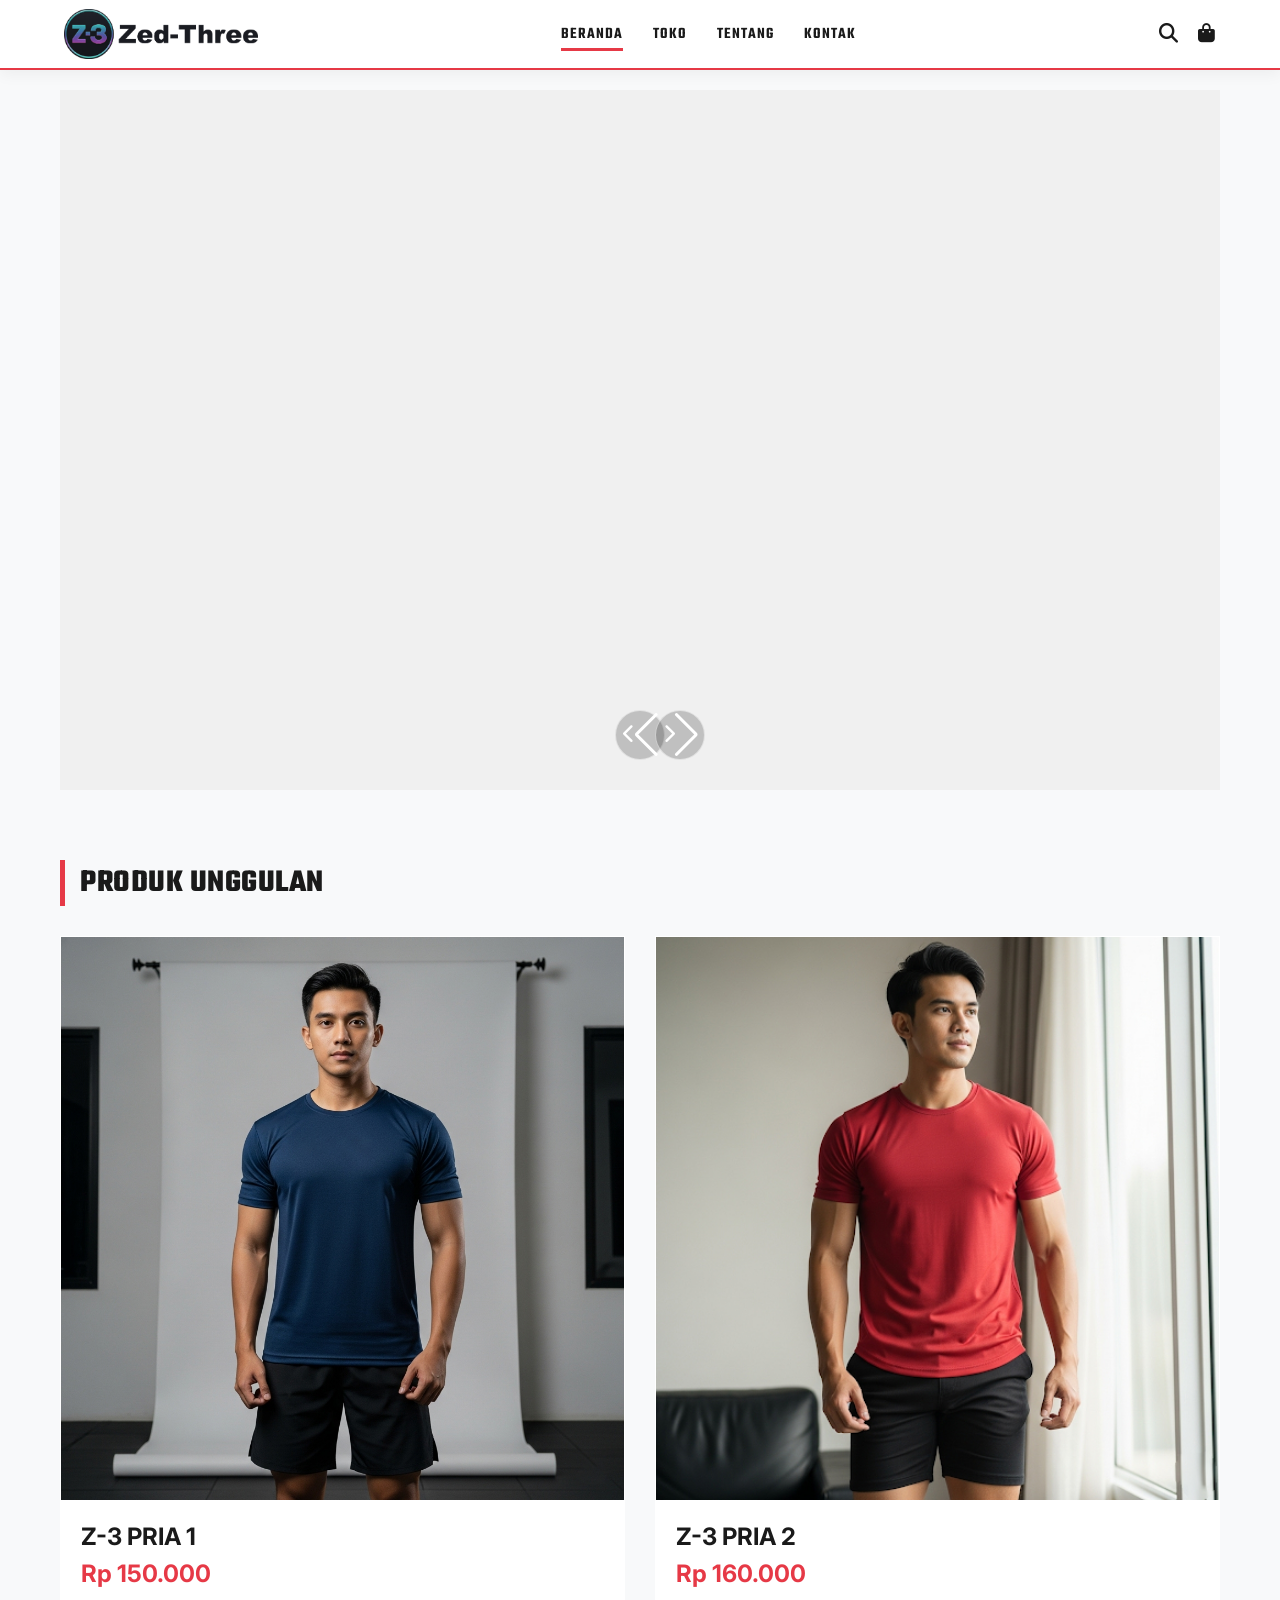
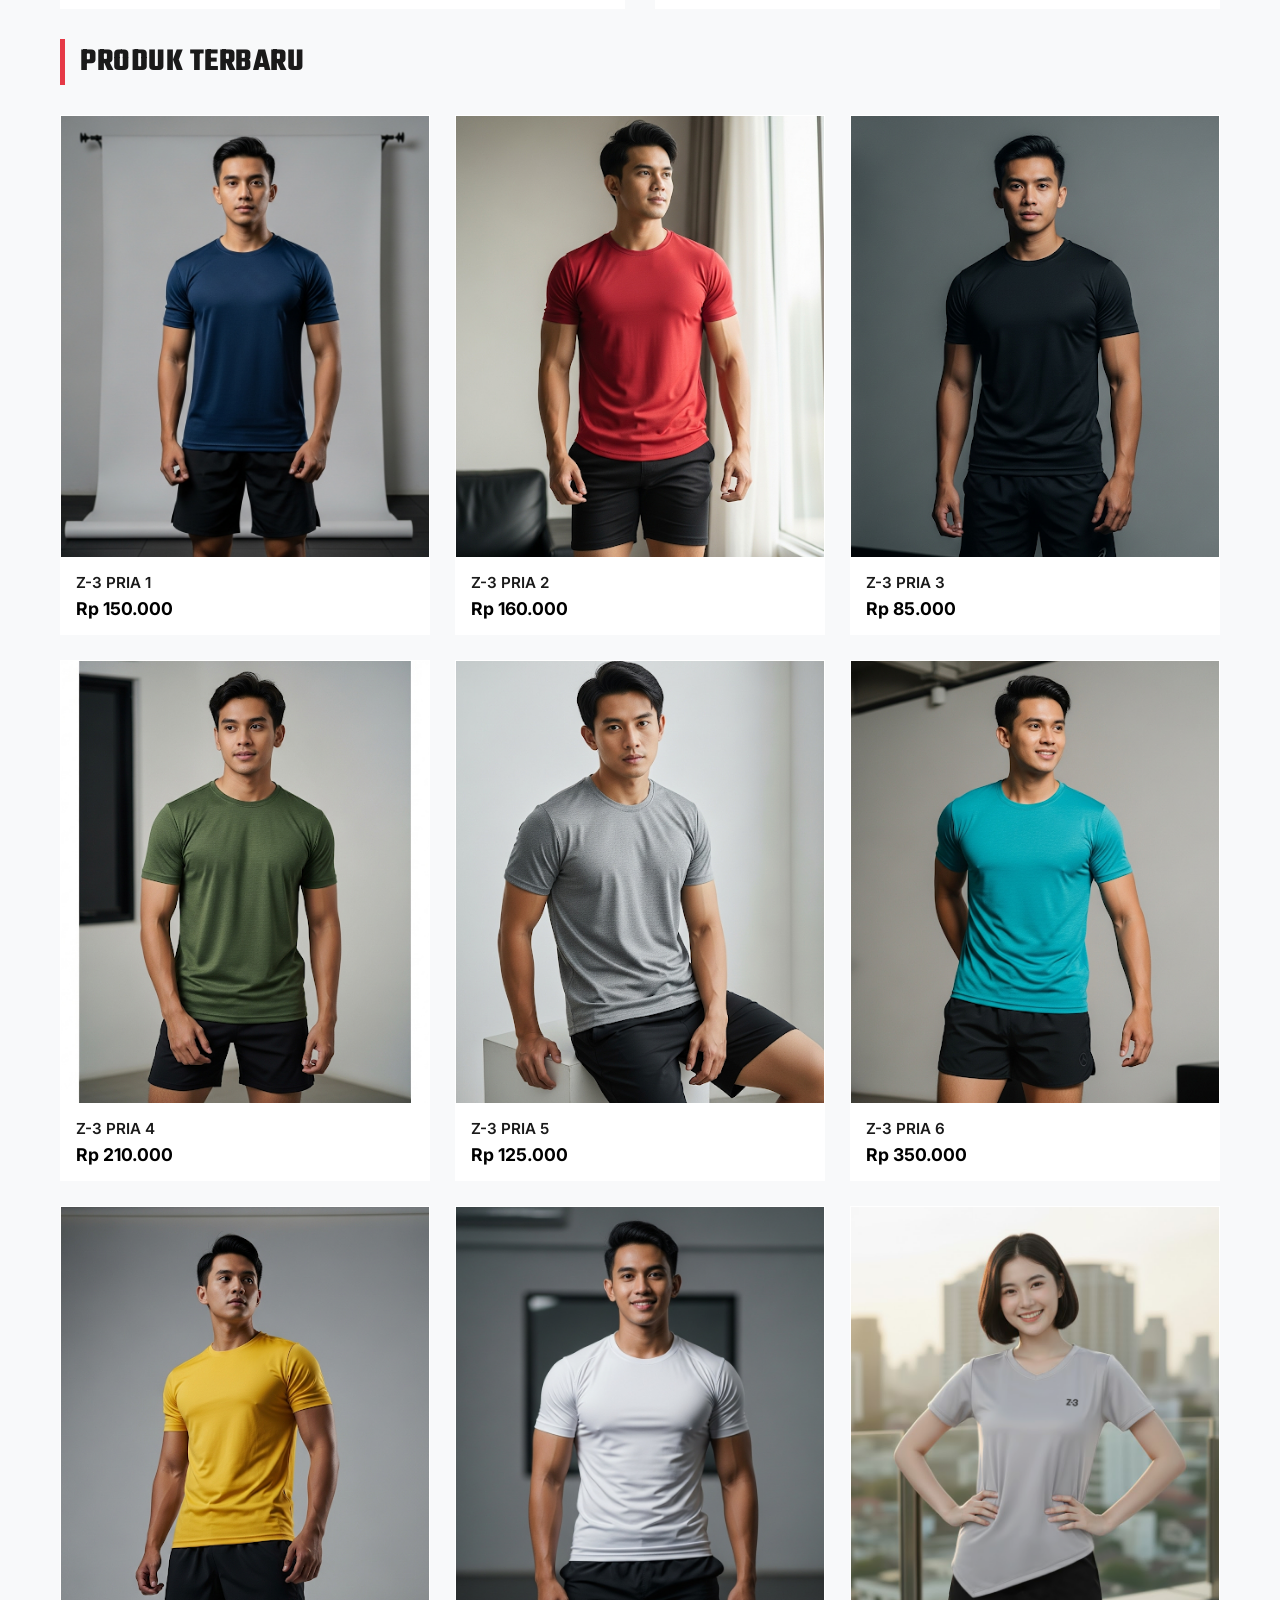
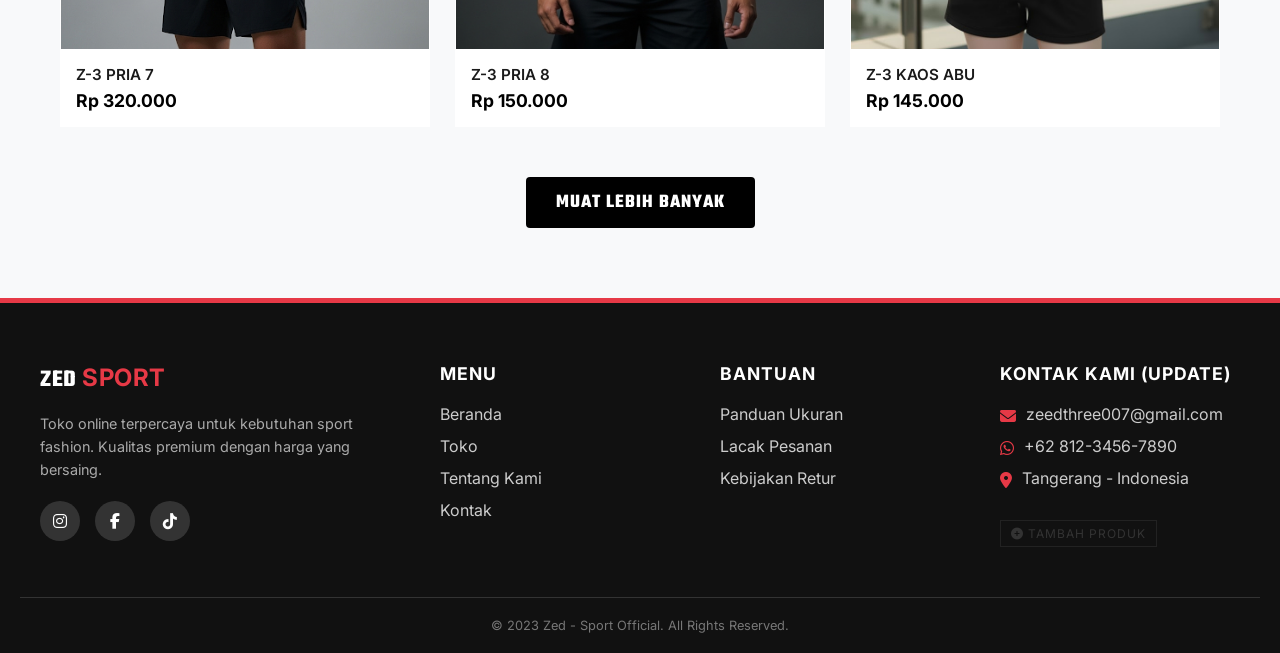
==== commit 7f2fe5ed: "Update index.html" ====
--- a/index.html
+++ b/index.html
@@ -479,10 +479,10 @@
     <!-- MAIN CONTENT -->
     <div class="container">
 
-        <!-- 1. HOME PAGE (GAMBAR BANNER SLIDER DI KEMBALIKAN) -->
+                <!-- 1. HOME PAGE (HTML ASLI) -->
         <section id="home" class="page-section">
             
-            <!-- SLIDER HOME (DENGAN GAMBAR BANNER) -->
+            <!-- SLIDER HOME (PERBAIKAN GAMBAR BANNER) -->
             <section class="swiper-container js-swiper-slider swiper-number-pagination slideshow" data-settings='{
                 "autoplay": { "delay": 5000 }, "slidesPerView": 1, "effect": "fade", "loop": true,
                 "navigation": { "nextEl": ".swiper-button-next", "prevEl": ".swiper-button-prev" }
@@ -491,8 +491,8 @@
                 <!-- SLIDE 1 -->
                 <div class="swiper-slide">
                   <div class="overflow-hidden position-relative h-100">
-                      <!-- GAMBAR BACKGROUND BANNER (FIX) -->
-                      <div style="position:absolute; width:100%; height:100%; background:#eee; z-index:1;"></div>
+                      <!-- GAMBAR BACKGROUND BANNER (DIKEMBALIKAN JADI GAMBAR) -->
+                      <img src="assets/images/banner/about-1.jpg" style="position:absolute; width:100%; height:100%; object-fit:cover; z-index:1;">
                       
                       <div class="slideshow-character position-absolute bottom-0 pos_right-center">
                         <img loading="lazy" src="assets/images/banner/slideshow-character1.png" width="542" height="733"
@@ -504,19 +504,18 @@
                       <!-- TEKS -->
                       <div class="slideshow-text container position-absolute start-50 top-50 translate-middle">
                         <h6 class="text_dash text-uppercase fs-base fw-medium animate animate_fade animate_btt animate_delay-3">Motion-Fit</h6>
-                        <ul class="sub-menu__list list-unstyled">
                         <h2 class="h1 fw-normal mb-0 animate animate_fade animate_btt animate_delay-5">Zed Three</h2>
                         <h2 class="h1 fw-bold animate animate_fade animate_btt animate_delay-5">SPORTWEAR</h2>
                         <a href="#" class="btn-link btn-link_lg default-underline fw-medium animate animate_fade animate_btt animate_delay-7">Shop Now</a>
                       </div>
-                    </div>
+                  </div>
                 </div>
 
                 <!-- SLIDE 2 -->
                 <div class="swiper-slide">
                   <div class="overflow-hidden position-relative h-100">
-                      <!-- GAMBAR BACKGROUND BANNER (FIX) -->
-                      <div style="position:absolute; width:100%; height:100%; background:#f5f5f5; z-index:1;"></div>
+                      <!-- GAMBAR BACKGROUND BANNER (DIKEMBALIKAN JADI GAMBAR) -->
+                      <img src="assets/images/banner/shop_banner3.jpg" style="position:absolute; width:100%; height:100%; object-fit:cover; z-index:1;">
                       
                       <div class="slideshow-character position-absolute bottom-0 pos_right-center">
                         <img loading="lazy" src="assets/images/banner/slideshow-character3.png" width="400" height="733"
@@ -531,14 +530,14 @@
                         <h2 class="h1 fw-bold animate animate_fade animate_btt animate_delay-5">SPORTWEAR</h2>
                         <a href="#" class="btn-link btn-link_lg default-underline fw-medium animate animate_fade animate_btt animate_delay-7">Shop Now</a>
                       </div>
-                    </div>
+                  </div>
                 </div>
 
                 <!-- SLIDE 3 -->
                 <div class="swiper-slide">
                   <div class="overflow-hidden position-relative h-100">
-                      <!-- GAMBAR BACKGROUND BANNER (FIX) -->
-                      <div style="position:absolute; width:100%; height:100%; background:#e0e0e0; z-index:1;"></div>
+                       <!-- GAMBAR BACKGROUND BANNER (DIKEMBALIKAN JADI GAMBAR) -->
+                       <img src="assets/images/banner/about-1.jpg" style="position:absolute; width:100%; height:100%; object-fit:cover; z-index:1;">
                       
                       <div class="slideshow-character position-absolute bottom-0 pos_right-center">
                         <img loading="lazy" src="assets/images/banner/slideshow-character1.png" width="400" height="690"
@@ -550,7 +549,7 @@
                         <h2 class="h1 fw-bold animate animate_fade animate_btt animate_delay-5">SPORTWEAR</h2>
                         <a href="#" class="btn-link btn-link_lg default-underline fw-medium animate animate_fade animate_btt animate_delay-7">Shop Now</a>
                       </div> 
-                    </div>
+                  </div>
                 </div>
               </div>
               <div class="container">
@@ -561,7 +560,7 @@
               </div>
             </section>
 
-            <!-- KONTEN HOME (UNGULULAN + TERBARU) -->
+            <!-- KONTEN HOME -->
             <div class="home-content-spacer">
                 <div class="section-header">Produk Unggulan</div>
                 <div class="home-featured-large" id="home-featured-large"></div>
@@ -572,161 +571,6 @@
                 <div style="text-align: center;">
                     <button onclick="switchPage('shop')" class="btn-load-more">Muat Lebih Banyak</button>
                 </div>
-            </div>
-        </section>
-
-        <!-- 2. SHOP PAGE (VIDEO SLIDER + SIDEBAR KIRI + 9 PRODUK KANAN) -->
-        <section id="shop" class="page-section section-hidden">
-            
-            <!-- SLIDER SHOP (VIDEO) -->
-            <div class="shop-list flex-grow-1">
-                <div class="swiper-container js-swiper-slider slideshow slideshow_small slideshow_split" data-settings='{
-                    "autoplay": { "delay": 5000 }, "slidesPerView": 1, "effect": "fade", "loop": true,
-                    "pagination": { "el": ".slideshow-pagination", "type": "bullets", "clickable": true },
-                    "navigation": { "nextEl": ".swiper-button-next", "prevEl": ".swiper-button-prev" }
-                  }'>
-                  <div class="swiper-wrapper">
-                    <!-- Slide 1: VIDEO (NIKE STYLE) -->
-                    <div class="swiper-slide">
-                      <div class="slide-split h-100 d-block d-md-flex overflow-hidden">
-                        <div class="slide-split_text position-relative d-flex align-items-center" style="background-color: #000; color:white;">
-                            <div class="slideshow-text container p-3 p-xl-5">
-                              <h2 class="text-uppercase section-title fw-normal mb-3 animate animate_fade animate_btt animate_delay-2">ZED THREE <br /><strong>OFFICIAL</strong></h2>
-                              <p class="mb-0 animate animate_fade animate_btt animate_delay-5">Redefining sport with premium gear. The ultimate collection.</p>
-                              <a href="#" class="btn-link btn-link_lg default-underline fw-medium animate animate_fade animate_btt animate_delay-7" style="color:white;">Shop Collection</a>
-                            </div>
-                        </div>
-                        <div class="slide-split_media position-relative">
-                            <div class="slideshow-bg" style="background-color: #000; position:absolute; width:100%; height:100%; z-index:1;">
-                                <!-- VIDEO AUTOPLAY LOOP -->
-                                <video width="630" height="450" autoplay loop muted playsinline style="width:100%; height:100%; object-fit:cover;">
-                                    <!-- GANTI SRC DENGAN FILE VIDEO KAMU -->
-                                    <source src="assets/images/banner/about-1.jpg" type="video/mp4">
-                                    <!-- BACKUP IMAGE JIKA VIDEO GAGAL -->
-                                    Your browser does not support the video tag.
-                                </video>
-                            </div>
-                            <!-- TAMPILAN GAMBAR JIKA VIDEO GAGAL/DI HILANGKAN -->
-                            <img loading="lazy" src="assets/images/banner/about-1.jpg" width="630" height="450" 
-                                alt="Banner Video Fallback" class="slideshow-bg__img object-fit-cover" style="position:absolute; top:0; left:0; width:100%; height:100%; object-fit:cover; z-index:0;" />
-                        </div>
-                      </div>
-                    </div>
-
-                    <!-- Slide 2: GAMBAR PERFORMANCE -->
-                    <div class="swiper-slide">
-                      <div class="slide-split h-100 d-block d-md-flex overflow-hidden">
-                        <div class="slide-split_text position-relative d-flex align-items-center" style="background-color: #f5e6e0;">
-                            <div class="slideshow-text container p-3 p-xl-5">
-                              <h2 class="text-uppercase section-title fw-normal mb-3 animate animate_fade animate_btt animate_delay-2">HIGH <br /><strong>PERFORMANCE</strong></h2>
-                              <p class="mb-0 animate animate_fade animate_btt animate_delay-5">Engineered for modern athlete.</p>
-                              <a href="#" class="btn-link btn-link_lg default-underline fw-medium animate animate_fade animate_btt animate_delay-7">Belanja Sekarang</a>
-                            </div>
-                        </div>
-                        <div class="slide-split_media position-relative">
-                            <div class="slideshow-bg" style="background-color: #f5e6e0;">
-                                <img loading="lazy" src="assets/images/banner/shop_banner3.jpg" width="630" height="450" alt="Performance" class="slideshow-bg__img object-fit-cover" />
-                            </div>
-                        </div>
-                      </div>
-                    </div>
-
-                    <!-- Slide 3: GAMBAR PREMIUM -->
-                    <div class="swiper-slide">
-                      <div class="slide-split h-100 d-block d-md-flex overflow-hidden">
-                        <div class="slide-split_text position-relative d-flex align-items-center" style="background-color: #f5e6e0;">
-                            <div class="slideshow-text container p-3 p-xl-5">
-                                <h2 class="text-uppercase section-title fw-normal mb-3 animate animate_fade animate_btt animate_delay-2">PREMIUM <br /><strong>QUALITY</strong></h2>
-                                <p class="mb-0 animate animate_fade animate_btt animate_delay-5">Get best gear for your sport. Official merchandise guaranteeing style and substance.</p>
-                                <a href="#" class="btn-link btn-link_lg default-underline fw-medium animate animate_fade animate_btt animate_delay-7">Beli Sekarang</a>
-                            </div>
-                        </div>
-                        <div class="slide-split_media position-relative">
-                              <div class="slideshow-bg" style="background-color: #f5e6e0;">
-                                  <img loading="lazy" src="assets/images/banner/shop_banner3.jpg" width="630" height="450"
-                          alt="Women's accessories" class="slideshow-bg__img object-fit-cover" />
-                              </div>
-                        </div>
-                      </div>
-                    </div>
-                  </div>
-                  <div class="container">
-                    <div class="slideshow-pagination slideshow-number-pagination d-flex align-items-center position-absolute bottom-0 mb-4 pb-xl-2"></div>
-                  </div>
-                </div>
-            </div>
-
-            <!-- LAYOUT: SIDEBAR KIRI + PRODUK KANAN -->
-            <div class="shop-layout">
-                <!-- Sidebar (Desktop - KIRI) -->
-                <aside class="shop-sidebar">
-                    <div class="sidebar-title">Kategori</div>
-                    <ul>
-                        <li class="cat-item active" onclick="filterCategory('all')">Semua Produk <i class="fas fa-chevron-right"></i></li>
-                        <li class="cat-item" onclick="filterCategory('pria')">Pria <i class="fas fa-chevron-right"></i></li>
-                        <li class="cat-item" onclick="filterCategory('wanita')">Wanita <i class="fas fa-chevron-right"></i></li>
-                        <li class="cat-item" onclick="filterCategory('anak')">Anak <i class="fas fa-chevron-right"></i></li>
-                        <li class="cat-item" onclick="filterCategory('baju stelan')">Baju Stelan <i class="fas fa-chevron-right"></i></li>
-                        <li class="cat-item" onclick="filterCategory('celana')">Celana <i class="fas fa-chevron-right"></i></li>
-                        <li class="cat-item" onclick="filterCategory('aksesoris')">Aksesoris <i class="fas fa-chevron-right"></i></li>
-                    </ul>
-
-                    <!-- FILTER SIZE & WARNA (SEJAJAR DI KIRI) -->
-                    <div class="shop-filters">
-                        <div class="filter-group">
-                            <span class="filter-label">Filter Ukuran:</span>
-                            <div class="filter-opt" onclick="filterSize('all')">Semua</div>
-                            <div class="filter-opt" onclick="filterSize('S')">S</div>
-                            <div class="filter-opt" onclick="filterSize('M')">M</div>
-                            <div class="filter-opt" onclick="filterSize('L')">L</div>
-                            <div class="filter-opt" onclick="filterSize('XL')">XL</div>
-                            <div class="filter-opt" onclick="filterSize('XXL')">XXL</div>
-                        </div>
-                        <div class="filter-group">
-                            <span class="filter-label">Filter Warna:</span>
-                            <div class="color-opt active" style="background:black; border: 2px solid #000;" onclick="filterColor('all')" title="Semua Warna"></div>
-                            <div class="color-opt" style="background:black;" onclick="filterColor('black')"></div>
-                            <div class="color-opt" style="background:white; border:1px solid #ccc;" onclick="filterColor('white')"></div>
-                            <div class="color-opt" style="background:red;" onclick="filterColor('red')"></div>
-                            <div class="color-opt" style="background:blue;" onclick="filterColor('blue')"></div>
-                            <div class="color-opt" style="background:grey;" onclick="filterColor('grey')"></div>
-                        </div>
-                    </div>
-                </aside>
-
-                <!-- Main Shop Content (KANAN) -->
-                <main>
-                    <!-- Mobile Chips (Hanya di Mobile) -->
-                    <div class="cat-chips">
-                        <div class="chip active" onclick="filterCategory('all')">Semua</div>
-                        <div class="chip" onclick="filterCategory('pria')">Pria</div>
-                        <div class="chip" onclick="filterCategory('wanita')">Wanita</div>
-                        <div class="chip" onclick="filterCategory('anak')">Anak</div>
-                        <div class="chip" onclick="filterCategory('baju stelan')">Stelan</div>
-                        <div class="chip" onclick="filterCategory('celana')">Celana</div>
-                        <div class="chip" onclick="filterCategory('aksesoris')">Aksesoris</div>
-                    </div>
-
-                    <!-- JUDUL TANPA TULISAN 'DAFTAR PRODUK LENGKAP' SESUAI PERINTAH -->
-                    <div style="display:flex; justify-content:space-between; margin-bottom:20px; align-items:center; border-bottom: 1px solid var(--border); padding-bottom: 15px;">
-                        <h3 style="font-size:1.5rem; letter-spacing: 1px;">DAFTAR PRODUK</h3>
-                        <div id="result-count" style="font-size:0.9rem; color:var(--text-muted);">Menampilkan...</div>
-                    </div>
-
-                    <!-- GRID PRODUK (9 ITEM) -->
-                    <div class="product-grid" id="shop-grid"></div>
-
-                    <!-- PAGINATION (PREV 1 2 3 4 NEXT) -->
-                    <div class="shop-pagination" id="shop-pagination">
-                        <!-- Buttons Generated by JS -->
-                    </div>
-
-                    <!-- PRODUK LAIN (DIHAPUS SESUAI REQUEST) -->
-                    <!-- <div class="related-section">
-                        <div class="section-header">Menu Produk Lain</div>
-                        <div class="product-grid" id="shop-related-grid"></div>
-                    </div> -->
-                </main>
             </div>
         </section>
 
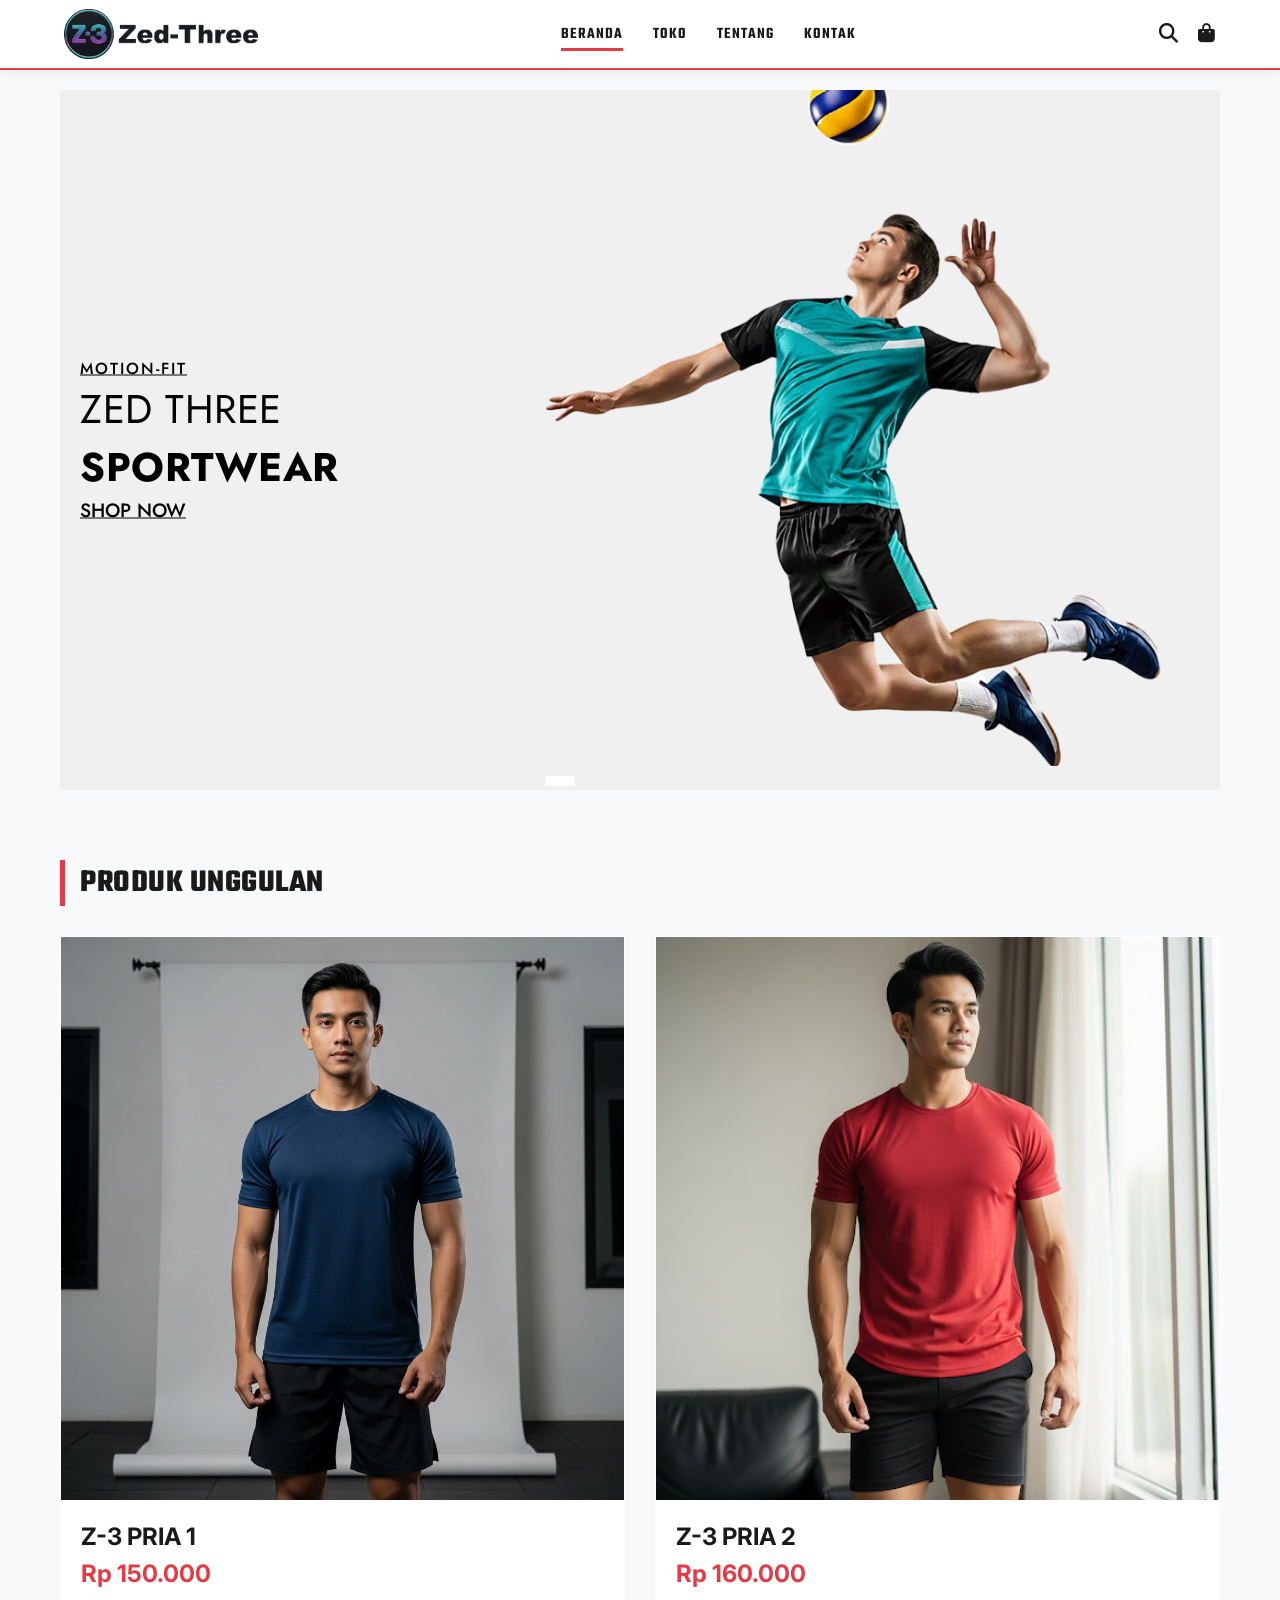
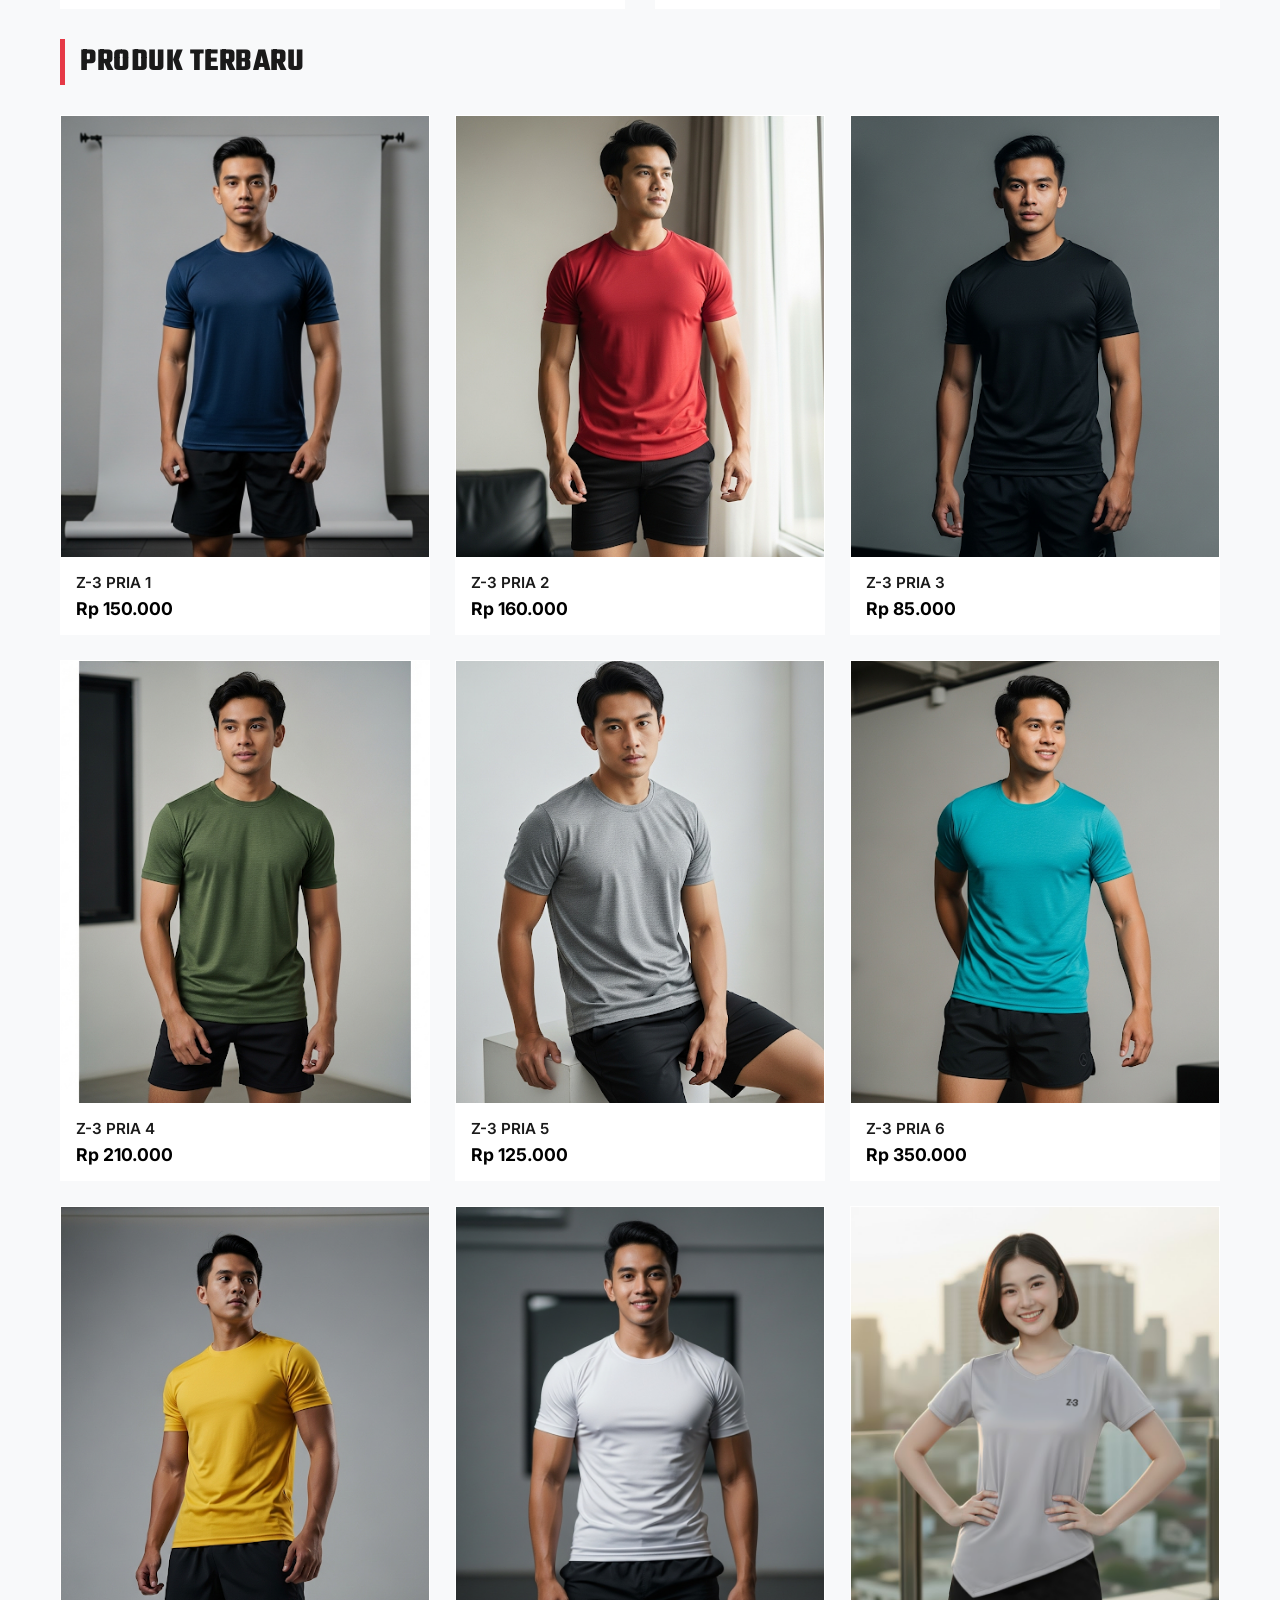
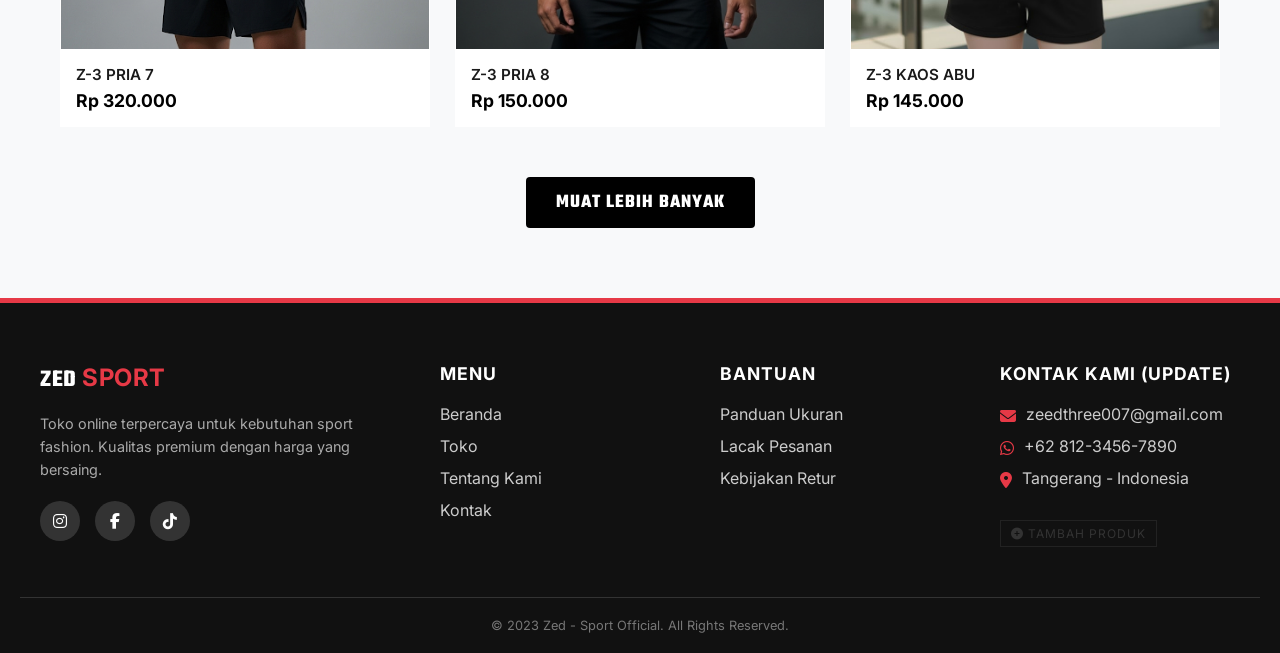
==== commit 46bda4af: "Update index.html" ====
--- a/index.html
+++ b/index.html
@@ -479,88 +479,90 @@
     <!-- MAIN CONTENT -->
     <div class="container">
 
-                <!-- 1. HOME PAGE (HTML ASLI) -->
+        <!-- 1. HOME PAGE (GAMBAR BANNER SLIDER DI KEMBALIKAN) -->
         <section id="home" class="page-section">
             
-            <!-- SLIDER HOME (PERBAIKAN GAMBAR BANNER) -->
-            <section class="swiper-container js-swiper-slider swiper-number-pagination slideshow" data-settings='{
-                "autoplay": { "delay": 5000 }, "slidesPerView": 1, "effect": "fade", "loop": true,
-                "navigation": { "nextEl": ".swiper-button-next", "prevEl": ".swiper-button-prev" }
-              }'>
+            <!-- SLIDER HOME -->
+            <section  class="swiper-container js-swiper-slider swiper-number-pagination slideshow" data-settings='{
+        "autoplay": {
+          "delay": 5000
+        },
+        "slidesPerView": 1,
+        "effect": "fade",
+        "loop": true
+      }'>
               <div class="swiper-wrapper">
                 <!-- SLIDE 1 -->
                 <div class="swiper-slide">
                   <div class="overflow-hidden position-relative h-100">
-                      <!-- GAMBAR BACKGROUND BANNER (DIKEMBALIKAN JADI GAMBAR) -->
-                      <img src="assets/images/banner/about-1.jpg" style="position:absolute; width:100%; height:100%; object-fit:cover; z-index:1;">
-                      
                       <div class="slideshow-character position-absolute bottom-0 pos_right-center">
-                        <img loading="lazy" src="assets/images/banner/slideshow-character1.png" width="542" height="733"
-                          alt="Woman Fashion 1" class="slideshow-character__img animate animate_fade animate_btt animate_delay-9 w-auto h-auto" />
-                        <div class="character_markup type2">
-                          <p class="text-uppercase font-sofia mark-grey-color animate animate_fade animate_btt animate_delay-10 mb-0">Running</p>
-                        </div>
+                    <!-- GAMBAR BACKGROUND BANNER -->
+                      <img loading="lazy" src="assets/images/banner/slideshow-character1.png" width="542" height="600"
+                alt="Woman Fashion 1"
+                class="slideshow-character__img animate animate_fade animate_btt animate_delay-9 w-auto h-auto" />
+              <div class="character_markup type2">
+                <p
+                  class="text-uppercase font-sofia mark-grey-color animate animate_fade animate_btt animate_delay-10 mb-0"></p>
                       </div>
-                      <!-- TEKS -->
-                      <div class="slideshow-text container position-absolute start-50 top-50 translate-middle">
-                        <h6 class="text_dash text-uppercase fs-base fw-medium animate animate_fade animate_btt animate_delay-3">Motion-Fit</h6>
-                        <h2 class="h1 fw-normal mb-0 animate animate_fade animate_btt animate_delay-5">Zed Three</h2>
-                        <h2 class="h1 fw-bold animate animate_fade animate_btt animate_delay-5">SPORTWEAR</h2>
-                        <a href="#" class="btn-link btn-link_lg default-underline fw-medium animate animate_fade animate_btt animate_delay-7">Shop Now</a>
-                      </div>
+                    </div>
+                    <!-- TEKS -->
+                    <div class="slideshow-text container position-absolute start-50 top-50 translate-middle">
+                      <h6 class="text_dash text-uppercase fs-base fw-medium animate animate_fade animate_btt animate_delay-3">Motion-Fit</h6>
+                        <ul class="sub-menu__list list-unstyled">
+                      <h2 class="h1 fw-normal mb-0 animate animate_fade animate_btt animate_delay-5">Zed Three</h2>
+                      <h2 class="h1 fw-bold animate animate_fade animate_btt animate_delay-5">SPORTWEAR</h2>
+                      <a href="#" class="btn-link btn-link_lg default-underline fw-medium animate animate_fade animate_btt animate_delay-7">Shop Now</a>
+                    </div>
                   </div>
                 </div>
 
                 <!-- SLIDE 2 -->
                 <div class="swiper-slide">
                   <div class="overflow-hidden position-relative h-100">
-                      <!-- GAMBAR BACKGROUND BANNER (DIKEMBALIKAN JADI GAMBAR) -->
-                      <img src="assets/images/banner/shop_banner3.jpg" style="position:absolute; width:100%; height:100%; object-fit:cover; z-index:1;">
-                      
-                      <div class="slideshow-character position-absolute bottom-0 pos_right-center">
+                    <!-- GAMBAR BACKGROUND BANNER -->
+                    <div class="slideshow-character position-absolute bottom-0 pos_right-center">
                         <img loading="lazy" src="assets/images/banner/slideshow-character3.png" width="400" height="733"
-                          alt="Woman Fashion 1" class="slideshow-character__img animate animate_fade animate_btt animate_delay-9 w-auto h-auto" />
-                        <div class="character_markup">
-                          <p class="text-uppercase font-sofia fw-bold animate animate_fade animate_rtl animate_delay-10">Summer</p>
-                        </div>
+                alt="Woman Fashion 1"
+                class="slideshow-character__img animate animate_fade animate_btt animate_delay-9 w-auto h-auto" />>
+                      <div class="character_markup">
+                        <p class="text-uppercase font-sofia fw-bold animate animate_fade animate_rtl animate_delay-10"></p>
                       </div>
-                      <div class="slideshow-text container position-absolute start-50 top-50 translate-middle">
-                        <h6 class="text_dash text-uppercase fs-base fw-medium animate animate_fade animate_btt animate_delay-3">Motion-Fit</h6>
-                        <h2 class="h1 fw-normal mb-0 animate animate_fade animate_btt animate_delay-5">Zed Three</h2>
-                        <h2 class="h1 fw-bold animate animate_fade animate_btt animate_delay-5">SPORTWEAR</h2>
-                        <a href="#" class="btn-link btn-link_lg default-underline fw-medium animate animate_fade animate_btt animate_delay-7">Shop Now</a>
-                      </div>
+                    </div>
+                    <div class="slideshow-text container position-absolute start-50 top-50 translate-middle">
+                      <h6 class="text_dash text-uppercase fs-base fw-medium animate animate_fade animate_btt animate_delay-3">Motion-Fit</h6>
+                      <h2 class="h1 fw-normal mb-0 animate animate_fade animate_btt animate_delay-5">Zed Three</h2>
+                      <h2 class="h1 fw-bold animate animate_fade animate_btt animate_delay-5">SPORTWEAR</h2>
+                      <a href="#" class="btn-link btn-link_lg default-underline fw-medium animate animate_fade animate_btt animate_delay-10">Shop Now</a>
+                    </div>
                   </div>
                 </div>
 
                 <!-- SLIDE 3 -->
                 <div class="swiper-slide">
                   <div class="overflow-hidden position-relative h-100">
-                       <!-- GAMBAR BACKGROUND BANNER (DIKEMBALIKAN JADI GAMBAR) -->
-                       <img src="assets/images/banner/about-1.jpg" style="position:absolute; width:100%; height:100%; object-fit:cover; z-index:1;">
-                      
-                      <div class="slideshow-character position-absolute bottom-0 pos_right-center">
-                        <img loading="lazy" src="assets/images/banner/slideshow-character1.png" width="400" height="690"
-                          alt="Woman Fashion 2" class="slideshow-character__img animate animate_fade animate_rtl animate_delay-10 w-auto h-auto" />
-                      </div>
-                      <div class="slideshow-text container position-absolute start-50 top-50 translate-middle">
-                        <h6 class="text_dash text-uppercase fs-base fw-medium animate animate_fade animate_btt animate_delay-3">Motion-Fit</h6>
-                        <h2 class="h1 fw-normal mb-0 animate animate_fade animate_btt animate_delay-5">Zed Three</h2>
-                        <h2 class="h1 fw-bold animate animate_fade animate_btt animate_delay-5">SPORTWEAR</h2>
-                        <a href="#" class="btn-link btn-link_lg default-underline fw-medium animate animate_fade animate_btt animate_delay-7">Shop Now</a>
-                      </div> 
+                       <div class="slideshow-character position-absolute bottom-0 pos_right-center">
+                    <!-- GAMBAR BACKGROUND BANNER -->
+                <img loading="lazy" src="assets/images/banner/slideshow-character2.png" width="400" height="690"
+                        alt="Woman Fashion 2" class="slideshow-character__img animate animate_fade animate_rtl animate_delay-10 w-auto h-auto" />
+                    </div>
+                    <div class="slideshow-text container position-absolute start-50 top-50 translate-middle">
+                      <h6 class="text_dash text-uppercase fs-base fw-medium animate animate_fade animate_btt animate_delay-3">Motion-Fit</h6>
+                      <h2 class="h1 fw-normal mb-0 animate animate_fade animate_btt animate_delay-5">Zed Three</h2>
+                      <h2 class="h1 fw-bold animate animate_fade animate_btt animate_delay-5">SPORTWEAR</h2>
+                      <a href="#" class="btn-link btn-link_lg default-underline fw-medium animate animate_fade animate_btt animate_delay-7">Shop Now</a>
+                    </div> 
                   </div>
                 </div>
               </div>
               <div class="container">
-                <div class="slideshow-pagination slideshow-number-pagination d-flex align-items-center position-absolute bottom-0 mb-5">
-                    <div class="swiper-button-prev"><i class="fas fa-chevron-left"></i></div>
-                    <div class="swiper-button-next"><i class="fas fa-chevron-right"></i></div>
+                <div 
+                    class="slideshow-pagination slideshow-number-pagination d-flex align-items-center position-absolute bottom-0 mb-5">
                 </div>
               </div>
             </section>
 
-            <!-- KONTEN HOME -->
+
+            <!-- KONTEN HOME (UNGULULAN + TERBARU) -->
             <div class="home-content-spacer">
                 <div class="section-header">Produk Unggulan</div>
                 <div class="home-featured-large" id="home-featured-large"></div>
@@ -571,6 +573,161 @@
                 <div style="text-align: center;">
                     <button onclick="switchPage('shop')" class="btn-load-more">Muat Lebih Banyak</button>
                 </div>
+            </div>
+        </section>
+
+        <!-- 2. SHOP PAGE (VIDEO SLIDER + SIDEBAR KIRI + 9 PRODUK KANAN) -->
+        <section id="shop" class="page-section section-hidden">
+            
+            <!-- SLIDER SHOP (VIDEO) -->
+            <div class="shop-list flex-grow-1">
+                <div class="swiper-container js-swiper-slider slideshow slideshow_small slideshow_split" data-settings='{
+                    "autoplay": { "delay": 5000 }, "slidesPerView": 1, "effect": "fade", "loop": true,
+                    "pagination": { "el": ".slideshow-pagination", "type": "bullets", "clickable": true },
+                    "navigation": { "nextEl": ".swiper-button-next", "prevEl": ".swiper-button-prev" }
+                  }'>
+                  <div class="swiper-wrapper">
+                    <!-- Slide 1: VIDEO (NIKE STYLE) -->
+                    <div class="swiper-slide">
+                      <div class="slide-split h-100 d-block d-md-flex overflow-hidden">
+                        <div class="slide-split_text position-relative d-flex align-items-center" style="background-color: #000; color:white;">
+                            <div class="slideshow-text container p-3 p-xl-5">
+                              <h2 class="text-uppercase section-title fw-normal mb-3 animate animate_fade animate_btt animate_delay-2">ZED THREE <br /><strong>OFFICIAL</strong></h2>
+                              <p class="mb-0 animate animate_fade animate_btt animate_delay-5">Redefining sport with premium gear. The ultimate collection.</p>
+                              <a href="#" class="btn-link btn-link_lg default-underline fw-medium animate animate_fade animate_btt animate_delay-7" style="color:white;">Shop Collection</a>
+                            </div>
+                        </div>
+                        <div class="slide-split_media position-relative">
+                            <div class="slideshow-bg" style="background-color: #000; position:absolute; width:100%; height:100%; z-index:1;">
+                                <!-- VIDEO AUTOPLAY LOOP -->
+                                <video width="630" height="450" autoplay loop muted playsinline style="width:100%; height:100%; object-fit:cover;">
+                                    <!-- GANTI SRC DENGAN FILE VIDEO KAMU -->
+                                    <source src="assets/images/banner/about-1.jpg" type="video/mp4">
+                                    <!-- BACKUP IMAGE JIKA VIDEO GAGAL -->
+                                    Your browser does not support the video tag.
+                                </video>
+                            </div>
+                            <!-- TAMPILAN GAMBAR JIKA VIDEO GAGAL/DI HILANGKAN -->
+                            <img loading="lazy" src="assets/images/banner/about-1.jpg" width="630" height="450" 
+                                alt="Banner Video Fallback" class="slideshow-bg__img object-fit-cover" style="position:absolute; top:0; left:0; width:100%; height:100%; object-fit:cover; z-index:0;" />
+                        </div>
+                      </div>
+                    </div>
+
+                    <!-- Slide 2: GAMBAR PERFORMANCE -->
+                    <div class="swiper-slide">
+                      <div class="slide-split h-100 d-block d-md-flex overflow-hidden">
+                        <div class="slide-split_text position-relative d-flex align-items-center" style="background-color: #f5e6e0;">
+                            <div class="slideshow-text container p-3 p-xl-5">
+                              <h2 class="text-uppercase section-title fw-normal mb-3 animate animate_fade animate_btt animate_delay-2">HIGH <br /><strong>PERFORMANCE</strong></h2>
+                              <p class="mb-0 animate animate_fade animate_btt animate_delay-5">Engineered for modern athlete.</p>
+                              <a href="#" class="btn-link btn-link_lg default-underline fw-medium animate animate_fade animate_btt animate_delay-7">Belanja Sekarang</a>
+                            </div>
+                        </div>
+                        <div class="slide-split_media position-relative">
+                            <div class="slideshow-bg" style="background-color: #f5e6e0;">
+                                <img loading="lazy" src="assets/images/banner/shop_banner3.jpg" width="630" height="450" alt="Performance" class="slideshow-bg__img object-fit-cover" />
+                            </div>
+                        </div>
+                      </div>
+                    </div>
+
+                    <!-- Slide 3: GAMBAR PREMIUM -->
+                    <div class="swiper-slide">
+                      <div class="slide-split h-100 d-block d-md-flex overflow-hidden">
+                        <div class="slide-split_text position-relative d-flex align-items-center" style="background-color: #f5e6e0;">
+                            <div class="slideshow-text container p-3 p-xl-5">
+                                <h2 class="text-uppercase section-title fw-normal mb-3 animate animate_fade animate_btt animate_delay-2">PREMIUM <br /><strong>QUALITY</strong></h2>
+                                <p class="mb-0 animate animate_fade animate_btt animate_delay-5">Get best gear for your sport. Official merchandise guaranteeing style and substance.</p>
+                                <a href="#" class="btn-link btn-link_lg default-underline fw-medium animate animate_fade animate_btt animate_delay-7">Beli Sekarang</a>
+                            </div>
+                        </div>
+                        <div class="slide-split_media position-relative">
+                              <div class="slideshow-bg" style="background-color: #f5e6e0;">
+                                  <img loading="lazy" src="assets/images/banner/shop_banner3.jpg" width="630" height="450"
+                          alt="Women's accessories" class="slideshow-bg__img object-fit-cover" />
+                              </div>
+                        </div>
+                      </div>
+                    </div>
+                  </div>
+                  <div class="container">
+                    <div class="slideshow-pagination slideshow-number-pagination d-flex align-items-center position-absolute bottom-0 mb-4 pb-xl-2"></div>
+                  </div>
+                </div>
+            </div>
+
+            <!-- LAYOUT: SIDEBAR KIRI + PRODUK KANAN -->
+            <div class="shop-layout">
+                <!-- Sidebar (Desktop - KIRI) -->
+                <aside class="shop-sidebar">
+                    <div class="sidebar-title">Kategori</div>
+                    <ul>
+                        <li class="cat-item active" onclick="filterCategory('all')">Semua Produk <i class="fas fa-chevron-right"></i></li>
+                        <li class="cat-item" onclick="filterCategory('pria')">Pria <i class="fas fa-chevron-right"></i></li>
+                        <li class="cat-item" onclick="filterCategory('wanita')">Wanita <i class="fas fa-chevron-right"></i></li>
+                        <li class="cat-item" onclick="filterCategory('anak')">Anak <i class="fas fa-chevron-right"></i></li>
+                        <li class="cat-item" onclick="filterCategory('baju stelan')">Baju Stelan <i class="fas fa-chevron-right"></i></li>
+                        <li class="cat-item" onclick="filterCategory('celana')">Celana <i class="fas fa-chevron-right"></i></li>
+                        <li class="cat-item" onclick="filterCategory('aksesoris')">Aksesoris <i class="fas fa-chevron-right"></i></li>
+                    </ul>
+
+                    <!-- FILTER SIZE & WARNA (SEJAJAR DI KIRI) -->
+                    <div class="shop-filters">
+                        <div class="filter-group">
+                            <span class="filter-label">Filter Ukuran:</span>
+                            <div class="filter-opt" onclick="filterSize('all')">Semua</div>
+                            <div class="filter-opt" onclick="filterSize('S')">S</div>
+                            <div class="filter-opt" onclick="filterSize('M')">M</div>
+                            <div class="filter-opt" onclick="filterSize('L')">L</div>
+                            <div class="filter-opt" onclick="filterSize('XL')">XL</div>
+                            <div class="filter-opt" onclick="filterSize('XXL')">XXL</div>
+                        </div>
+                        <div class="filter-group">
+                            <span class="filter-label">Filter Warna:</span>
+                            <div class="color-opt active" style="background:black; border: 2px solid #000;" onclick="filterColor('all')" title="Semua Warna"></div>
+                            <div class="color-opt" style="background:black;" onclick="filterColor('black')"></div>
+                            <div class="color-opt" style="background:white; border:1px solid #ccc;" onclick="filterColor('white')"></div>
+                            <div class="color-opt" style="background:red;" onclick="filterColor('red')"></div>
+                            <div class="color-opt" style="background:blue;" onclick="filterColor('blue')"></div>
+                            <div class="color-opt" style="background:grey;" onclick="filterColor('grey')"></div>
+                        </div>
+                    </div>
+                </aside>
+
+                <!-- Main Shop Content (KANAN) -->
+                <main>
+                    <!-- Mobile Chips (Hanya di Mobile) -->
+                    <div class="cat-chips">
+                        <div class="chip active" onclick="filterCategory('all')">Semua</div>
+                        <div class="chip" onclick="filterCategory('pria')">Pria</div>
+                        <div class="chip" onclick="filterCategory('wanita')">Wanita</div>
+                        <div class="chip" onclick="filterCategory('anak')">Anak</div>
+                        <div class="chip" onclick="filterCategory('baju stelan')">Stelan</div>
+                        <div class="chip" onclick="filterCategory('celana')">Celana</div>
+                        <div class="chip" onclick="filterCategory('aksesoris')">Aksesoris</div>
+                    </div>
+
+                    <!-- JUDUL TANPA TULISAN 'DAFTAR PRODUK LENGKAP' SESUAI PERINTAH -->
+                    <div style="display:flex; justify-content:space-between; margin-bottom:20px; align-items:center; border-bottom: 1px solid var(--border); padding-bottom: 15px;">
+                        <h3 style="font-size:1.5rem; letter-spacing: 1px;">DAFTAR PRODUK</h3>
+                        <div id="result-count" style="font-size:0.9rem; color:var(--text-muted);">Menampilkan...</div>
+                    </div>
+
+                    <!-- GRID PRODUK (9 ITEM) -->
+                    <div class="product-grid" id="shop-grid"></div>
+
+                    <!-- PAGINATION (PREV 1 2 3 4 NEXT) -->
+                    <div class="shop-pagination" id="shop-pagination">
+                        <!-- Buttons Generated by JS -->
+                    </div>
+
+                    <!-- PRODUK LAIN (DIHAPUS SESUAI REQUEST) -->
+                    <!-- <div class="related-section">
+                        <div class="section-header">Menu Produk Lain</div>
+                        <div class="product-grid" id="shop-related-grid"></div>
+                    </div> -->
+                </main>
             </div>
         </section>
 
